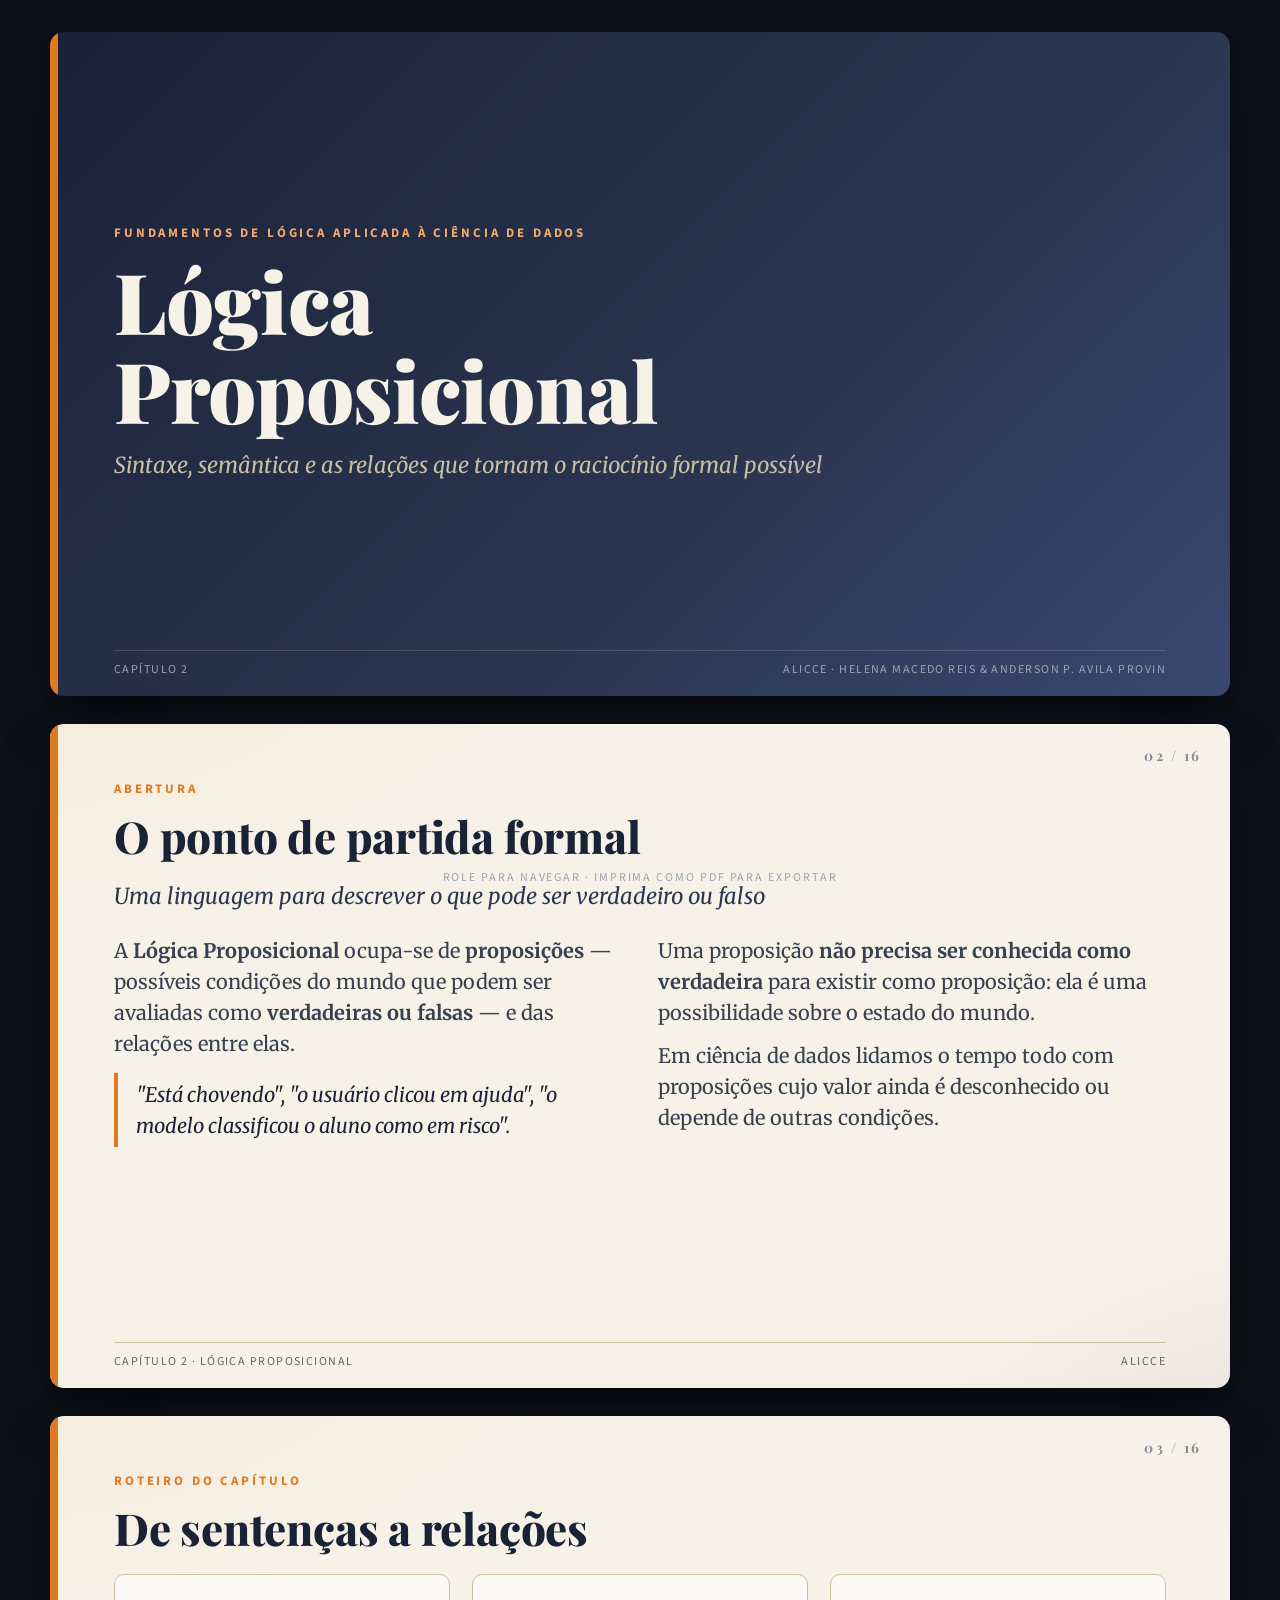
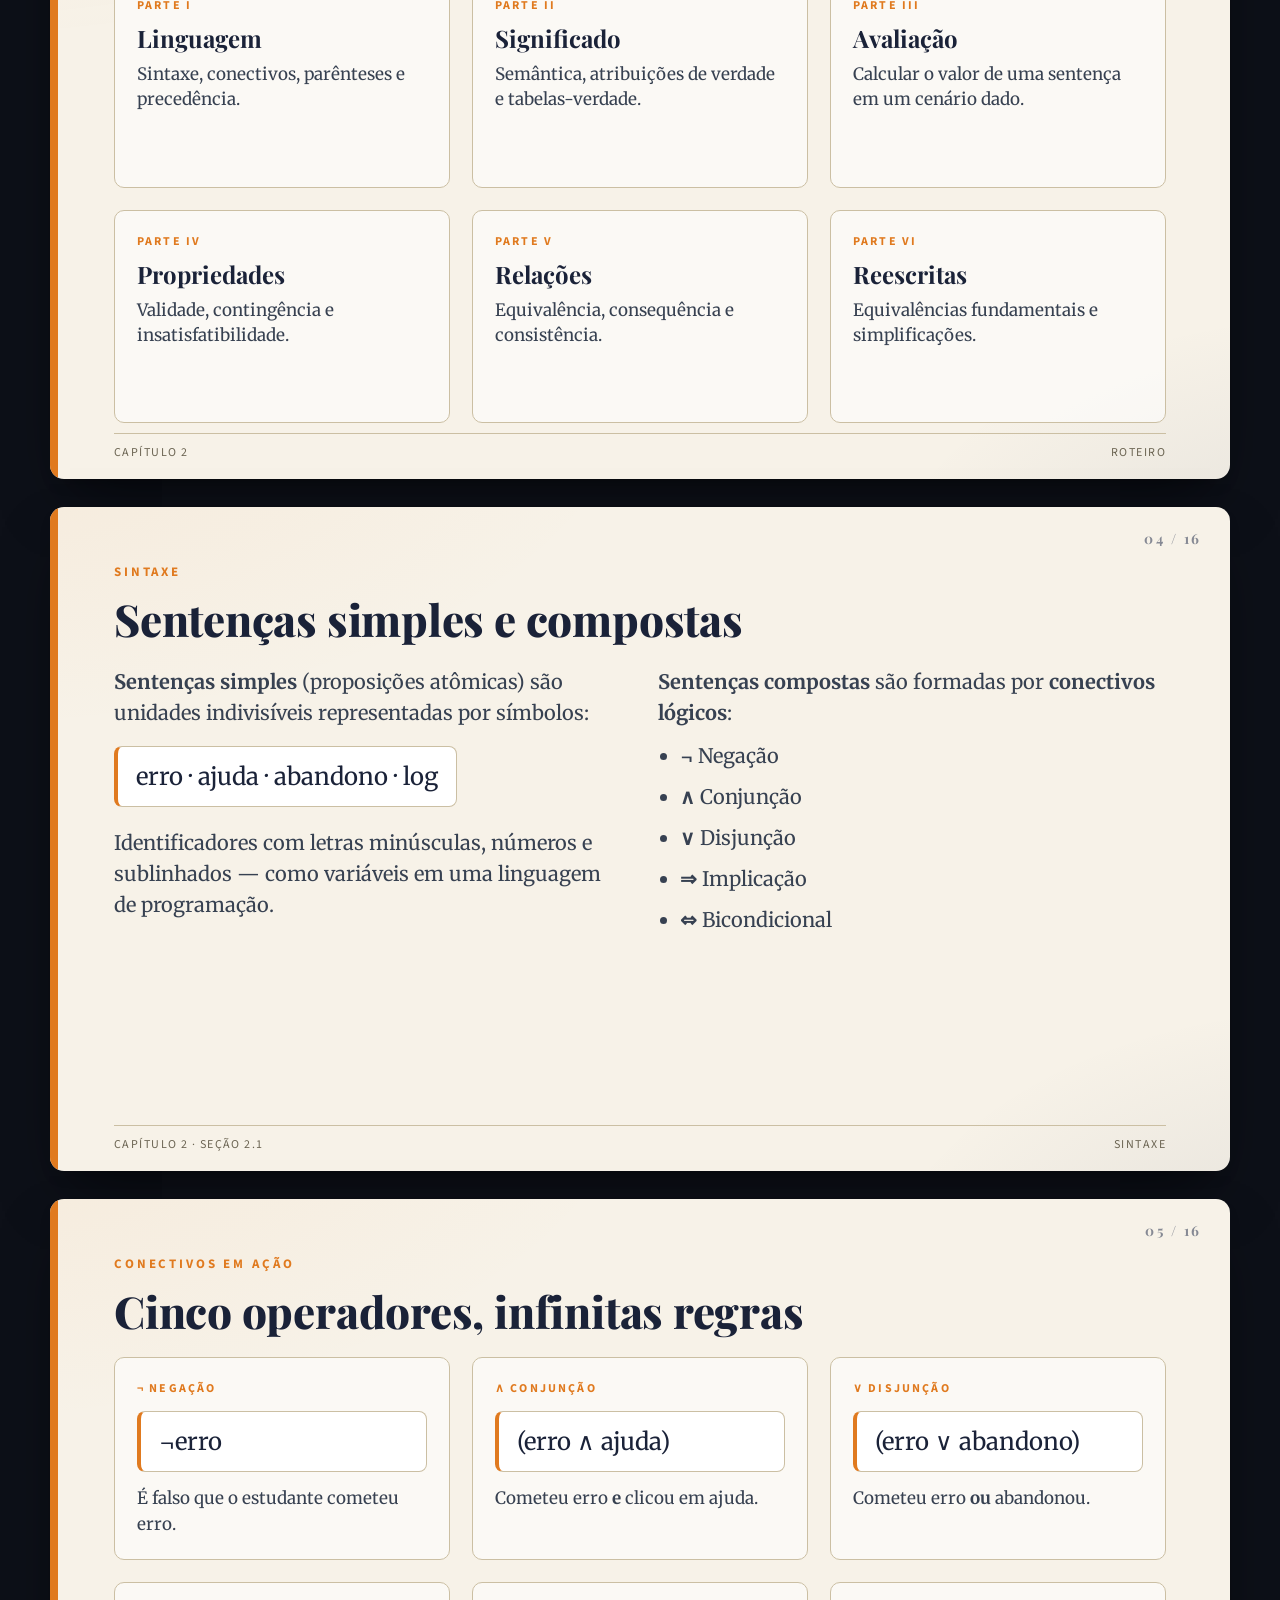
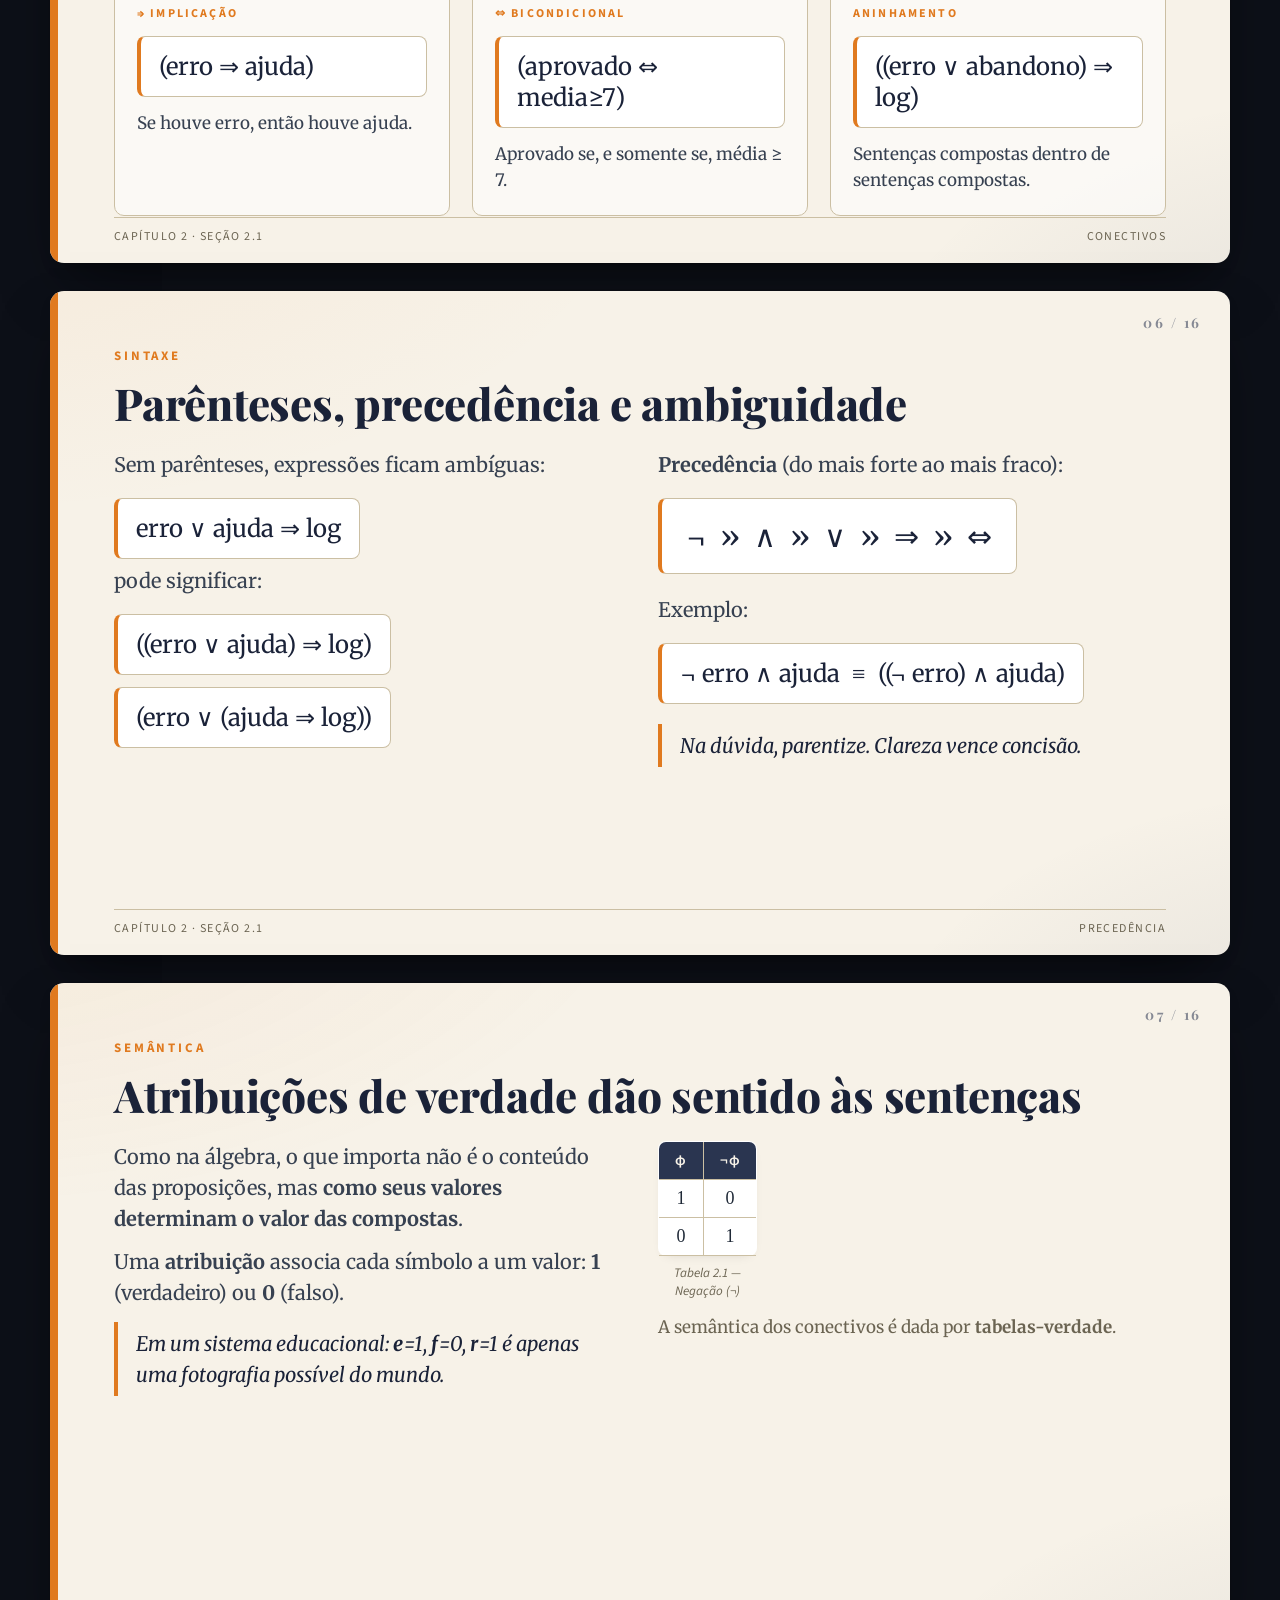
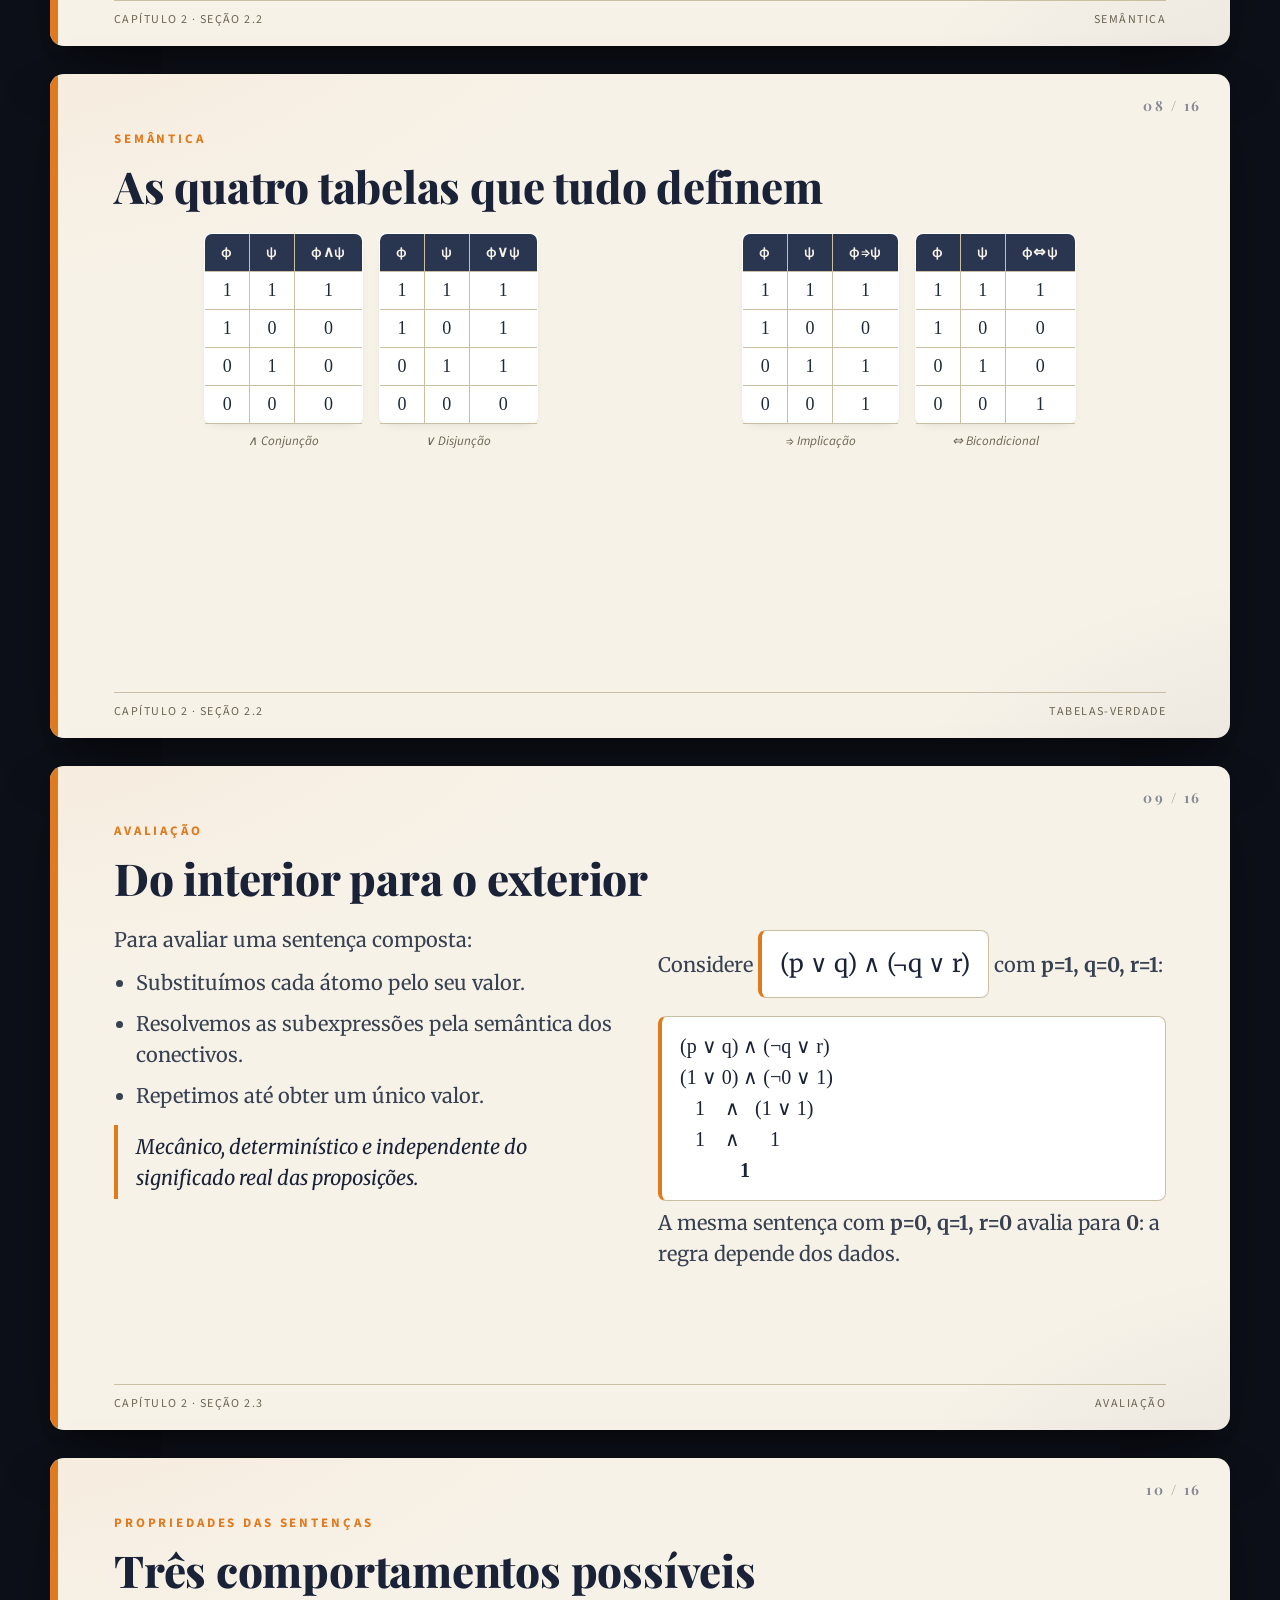
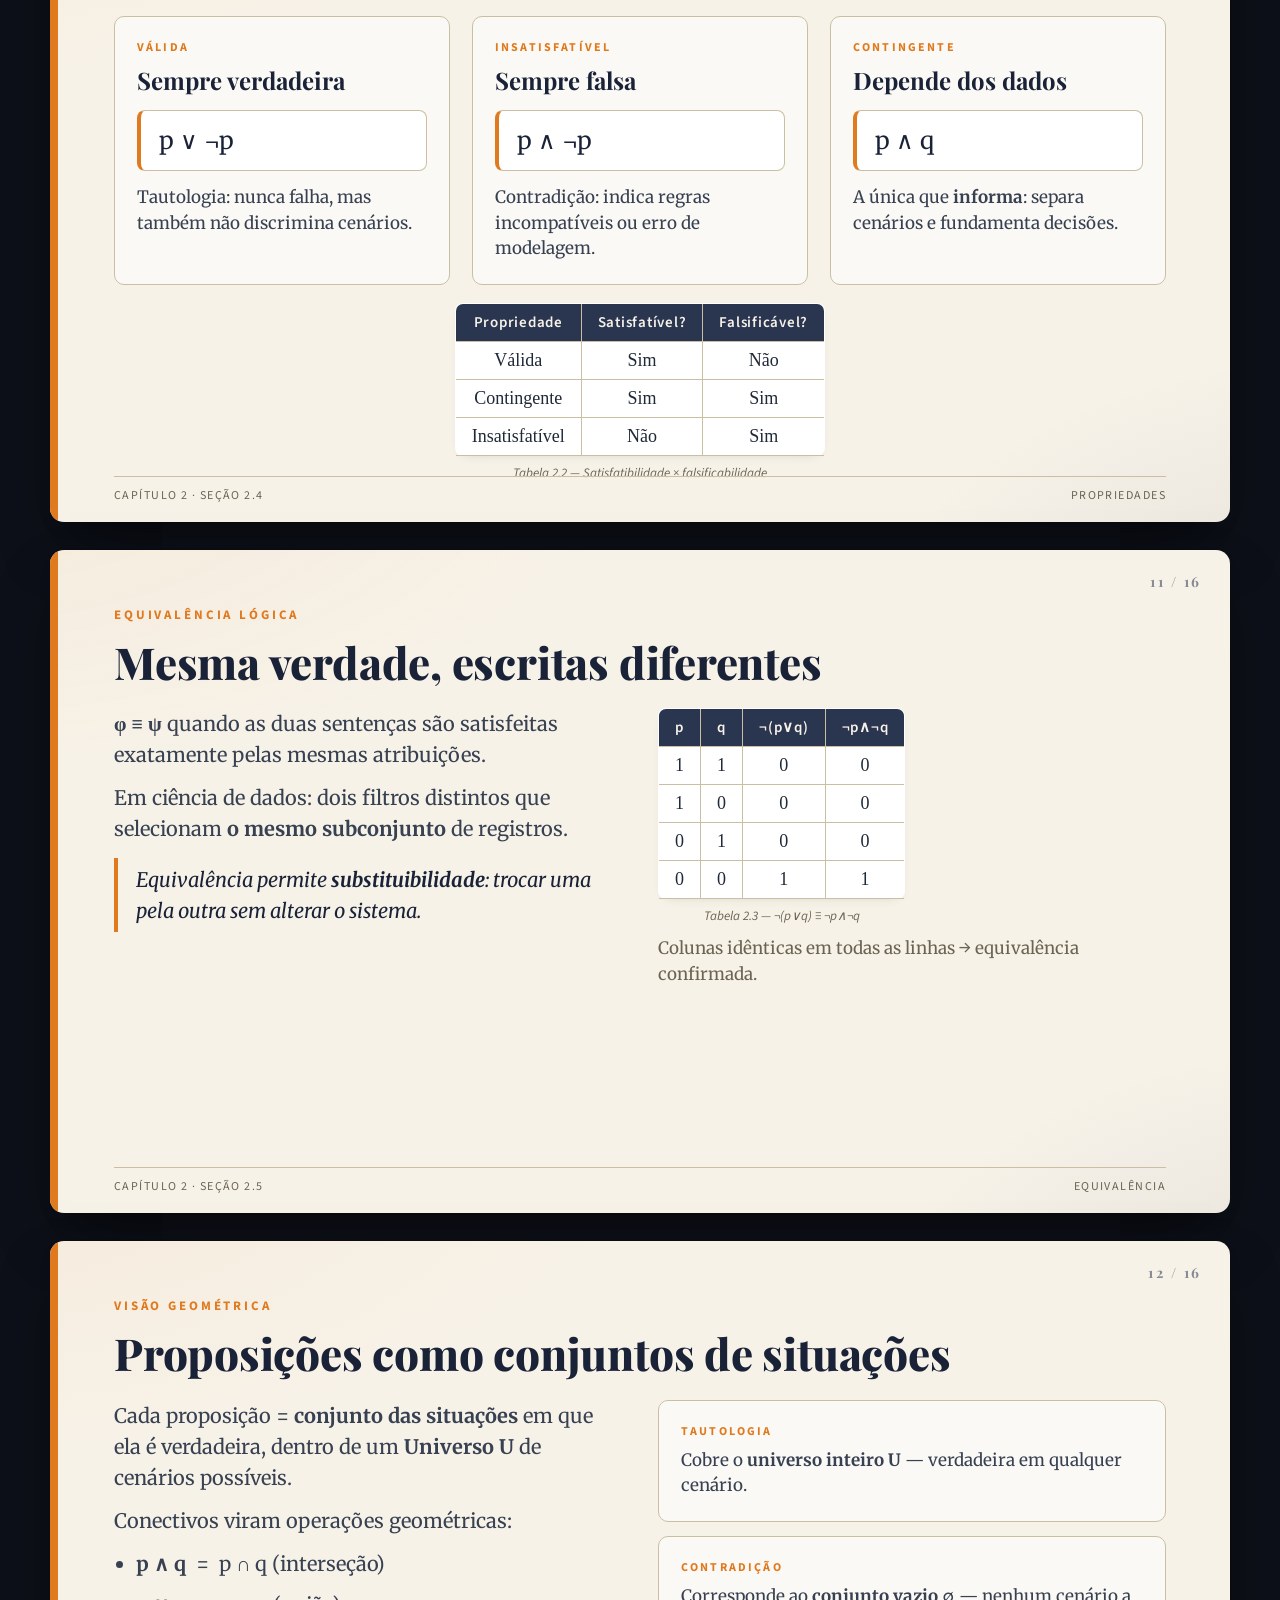
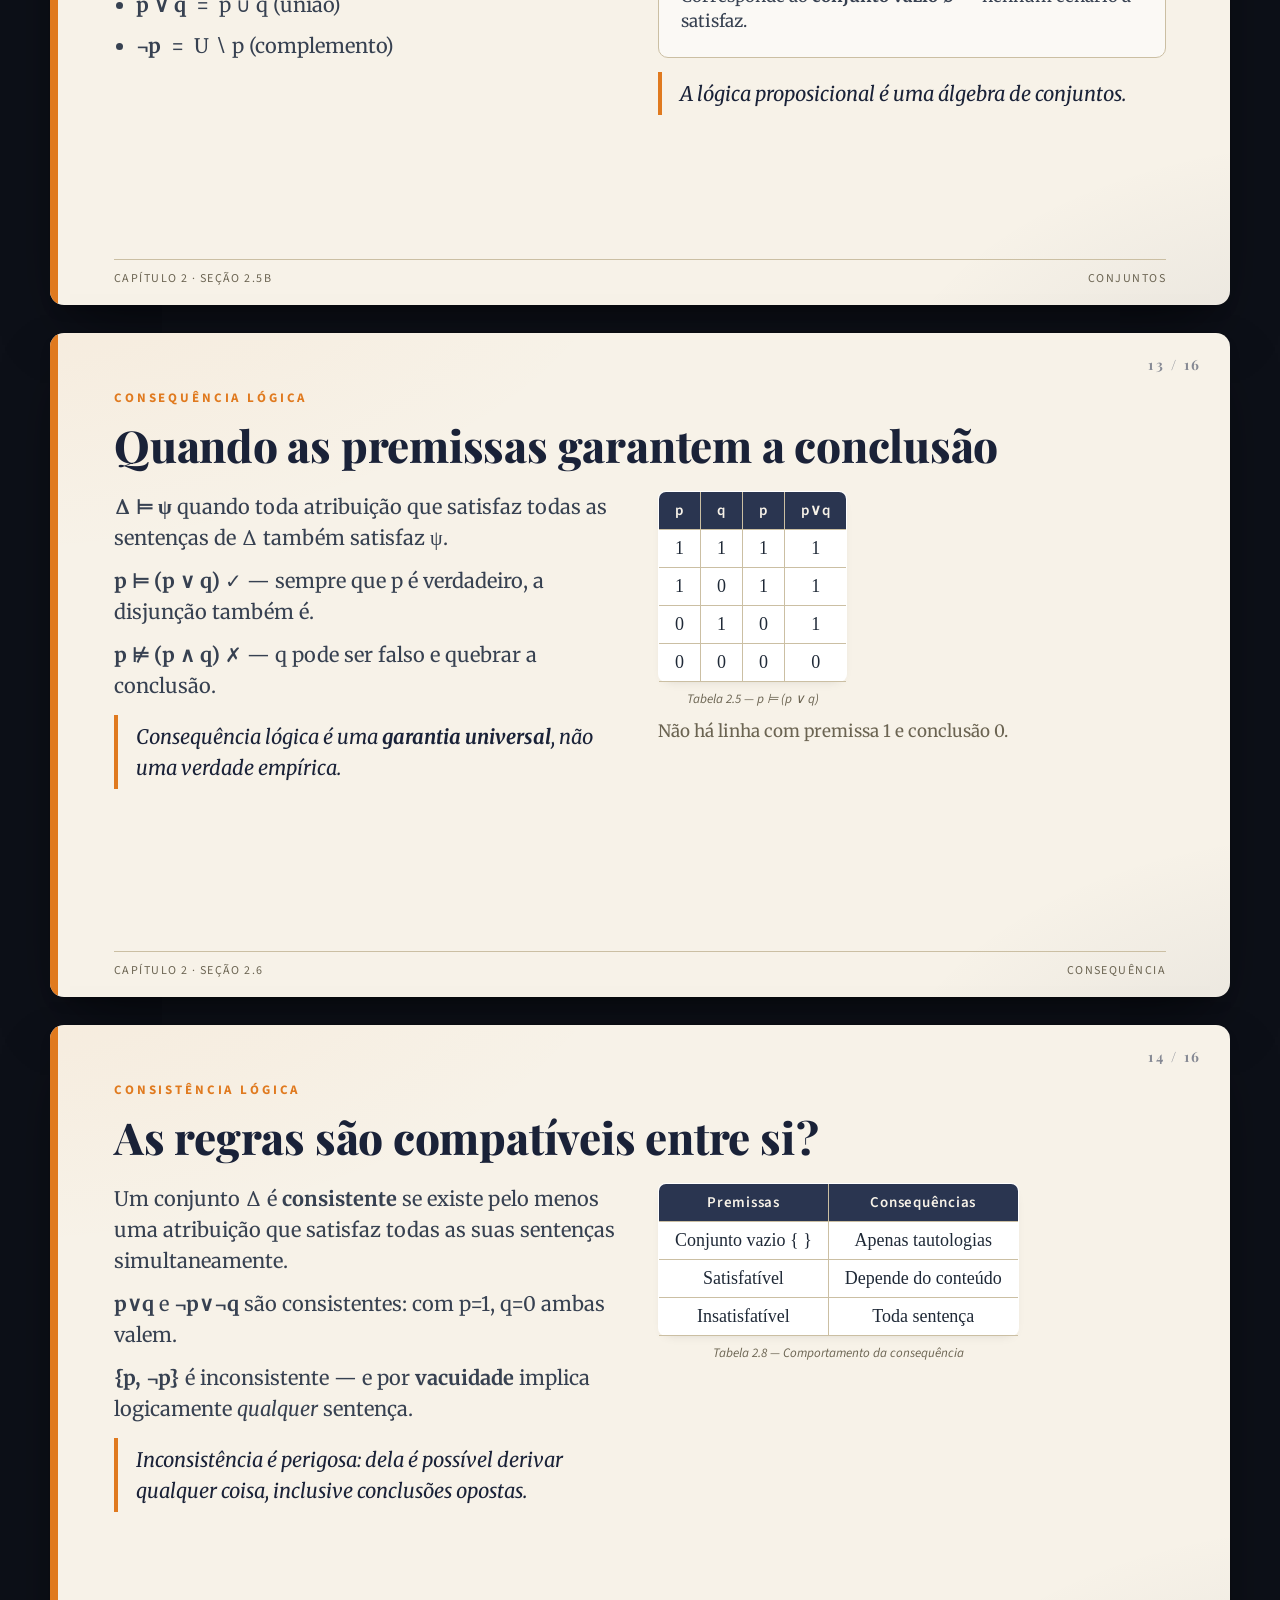
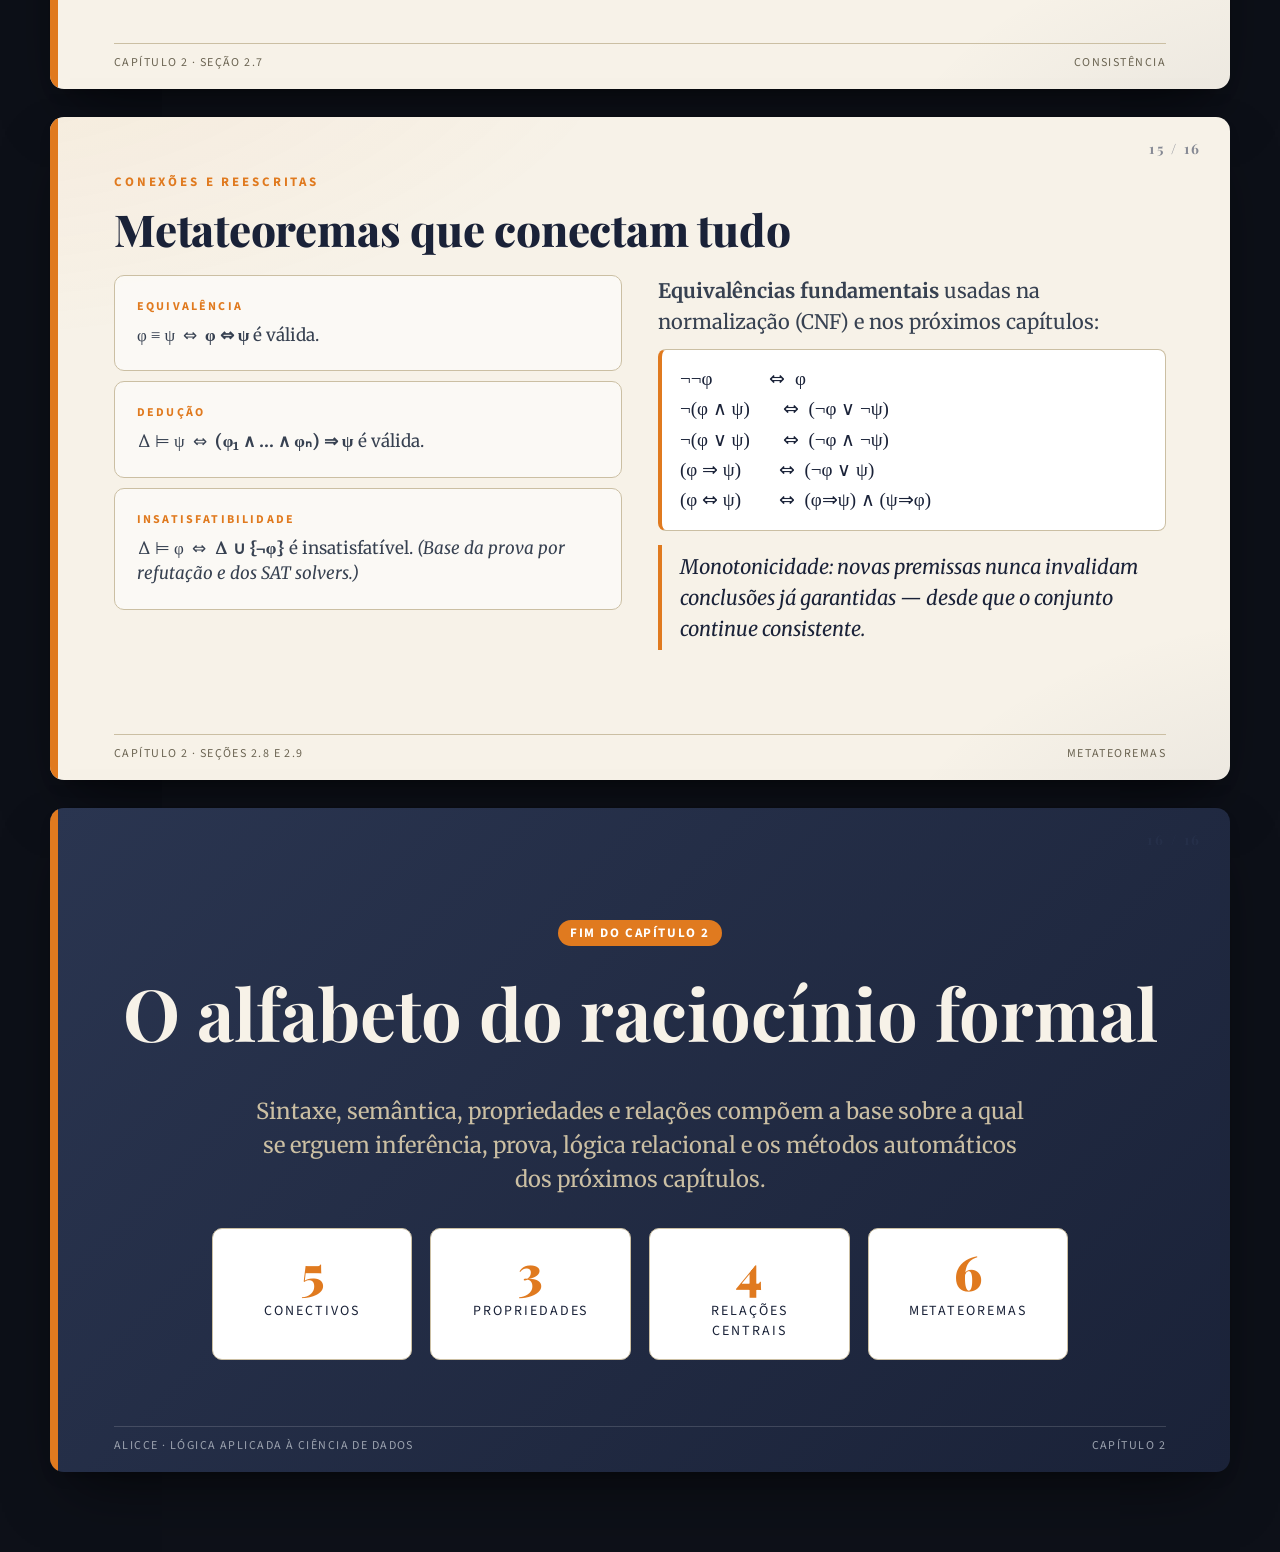
==== public/cap2_slides.html @ 9b28a94b "Changes Co-authored-by: helenamcd <4805089+helenamcd@users.noreply.github.com>" ====
<!doctype html>
<html lang="pt-BR">
<head>
<meta charset="utf-8"/>
<title>Capítulo 2 — Lógica Proposicional · Slides</title>
<meta name="viewport" content="width=device-width, initial-scale=1"/>
<link href="https://fonts.googleapis.com/css2?family=Merriweather:wght@400;700&family=Playfair+Display:wght@700;900&family=Source+Sans+3:wght@300;400;600;700&display=swap" rel="stylesheet">
<style>
  :root{
    --paper:#f7f2e8;
    --paper-2:#efe7d4;
    --ink:#1f2937;
    --ink-soft:#374151;
    --navy:#2a3550;
    --navy-deep:#1a2238;
    --accent:#e07a1f;
    --accent-soft:#f3a96b;
    --rule:#cbbfa3;
    --muted:#6b6452;
  }
  *{box-sizing:border-box}
  html,body{margin:0;padding:0;background:#0d1018;color:var(--ink);font-family:'Source Sans 3',system-ui,sans-serif}
  .deck{display:flex;flex-direction:column;align-items:center;gap:28px;padding:32px 16px 80px}
  .slide{
    width:min(1180px,96vw);
    aspect-ratio:16/9;
    background:var(--paper);
    border-radius:14px;
    box-shadow:0 30px 60px -20px rgba(0,0,0,.55), 0 8px 18px -10px rgba(0,0,0,.4);
    position:relative;
    overflow:hidden;
    padding:56px 64px;
    display:flex;
    flex-direction:column;
    background-image:
      radial-gradient(1200px 600px at -10% -20%, rgba(224,122,31,.08), transparent 60%),
      radial-gradient(800px 500px at 110% 120%, rgba(42,53,80,.10), transparent 60%);
  }
  .slide::before{
    content:"";position:absolute;left:0;top:0;bottom:0;width:8px;background:var(--accent);
  }
  .slide::after{
    content:"";position:absolute;right:24px;bottom:18px;font-family:'Merriweather',serif;
    color:var(--muted);font-size:13px;letter-spacing:.08em;
  }
  .slide .num{
    position:absolute;right:28px;top:22px;font-family:'Playfair Display',serif;
    color:var(--navy);opacity:.55;font-weight:700;font-size:14px;letter-spacing:.18em
  }
  .slide .foot{
    position:absolute;left:64px;right:64px;bottom:18px;display:flex;justify-content:space-between;
    font-family:'Source Sans 3';color:var(--muted);font-size:12px;letter-spacing:.12em;text-transform:uppercase;
    border-top:1px solid var(--rule);padding-top:10px;
  }
  .eyebrow{
    font-family:'Source Sans 3';color:var(--accent);font-weight:700;font-size:13px;
    letter-spacing:.22em;text-transform:uppercase;margin-bottom:14px;
  }
  h1.title{
    font-family:'Playfair Display',serif;color:var(--navy-deep);
    font-size:64px;line-height:1.05;margin:0 0 18px;font-weight:900;letter-spacing:-.01em
  }
  h2.title{
    font-family:'Playfair Display',serif;color:var(--navy-deep);
    font-size:44px;line-height:1.1;margin:0 0 22px;font-weight:800;letter-spacing:-.005em
  }
  h3.sub{
    font-family:'Merriweather',serif;color:var(--navy);
    font-size:22px;line-height:1.3;margin:0 0 24px;font-weight:400;font-style:italic
  }
  p, li{font-family:'Merriweather',serif;color:var(--ink-soft);font-size:20px;line-height:1.55;margin:0 0 12px}
  ul{padding-left:22px;margin:0 0 14px}
  li{margin-bottom:10px}
  .lead{font-size:24px;line-height:1.5;color:var(--ink)}
  .grid-2{display:grid;grid-template-columns:1fr 1fr;gap:36px;flex:1;align-items:start}
  .grid-3{display:grid;grid-template-columns:repeat(3,1fr);gap:22px;flex:1;align-items:stretch}
  .card{
    background:rgba(255,255,255,.6);border:1px solid var(--rule);border-radius:10px;
    padding:22px 22px;display:flex;flex-direction:column;gap:8px
  }
  .card .tag{font-family:'Source Sans 3';font-weight:700;color:var(--accent);
    text-transform:uppercase;letter-spacing:.18em;font-size:12px}
  .card h4{font-family:'Playfair Display',serif;color:var(--navy-deep);
    font-size:24px;margin:0;font-weight:700}
  .card p{font-size:17px;margin:0;line-height:1.5}
  .formula{
    font-family:'Cambria','Merriweather',serif;font-size:24px;color:var(--navy-deep);
    background:#fff;border:1px solid var(--rule);border-left:4px solid var(--accent);
    padding:14px 18px;border-radius:8px;display:inline-block;margin:6px 0
  }
  .formula.lg{font-size:30px;padding:18px 24px}
  table.tt{
    border-collapse:collapse;font-family:'Cambria',serif;font-size:18px;
    background:#fff;border:1px solid var(--rule);border-radius:8px;overflow:hidden;
    box-shadow:0 4px 12px -8px rgba(0,0,0,.2)
  }
  table.tt th,table.tt td{
    border:1px solid var(--rule);padding:8px 16px;text-align:center;color:var(--ink)
  }
  table.tt th{background:var(--navy);color:#f7f2e8;font-family:'Source Sans 3';
    font-weight:600;letter-spacing:.05em;font-size:15px}
  table.tt caption{caption-side:bottom;font-family:'Source Sans 3';color:var(--muted);
    font-size:13px;padding-top:8px;font-style:italic}
  .pill{display:inline-block;padding:4px 12px;border-radius:999px;background:var(--accent);
    color:#fff;font-family:'Source Sans 3';font-weight:700;font-size:13px;letter-spacing:.12em;text-transform:uppercase}
  .pill.navy{background:var(--navy)}
  .quote{
    border-left:4px solid var(--accent);padding:6px 0 6px 18px;margin:14px 0;
    font-family:'Merriweather',serif;font-style:italic;color:var(--navy-deep);font-size:20px
  }
  .cover{
    background:linear-gradient(135deg,#1a2238 0%,#2a3550 60%,#3a4870 100%);
    color:#f7f2e8;justify-content:center;
  }
  .cover::before{background:var(--accent)}
  .cover .eyebrow{color:var(--accent-soft)}
  .cover h1.title{color:#f7f2e8;font-size:84px}
  .cover h3.sub{color:#cbbfa3}
  .cover .foot{color:#9ca3af;border-top-color:rgba(255,255,255,.15)}
  .closing{background:linear-gradient(135deg,#2a3550 0%,#1a2238 100%);color:#f7f2e8;justify-content:center;text-align:center;align-items:center}
  .closing::before{background:var(--accent)}
  .closing h1{font-family:'Playfair Display',serif;font-size:72px;color:#f7f2e8;margin:0 0 16px}
  .closing p{color:#cbbfa3;font-size:22px;max-width:780px;margin:0 auto}
  .closing .foot{color:#9ca3af;border-top-color:rgba(255,255,255,.15)}
  .two-col-text{column-count:2;column-gap:36px}
  .two-col-text p{margin-bottom:14px;break-inside:avoid}
  .nav-hint{position:fixed;bottom:14px;left:50%;transform:translateX(-50%);color:#9ca3af;
    font-family:'Source Sans 3';font-size:12px;letter-spacing:.16em;text-transform:uppercase}
  .row{display:flex;gap:18px;flex-wrap:wrap}
  .stat{
    background:#fff;border:1px solid var(--rule);border-radius:10px;padding:18px 22px;flex:1;min-width:200px;
  }
  .stat .big{font-family:'Playfair Display',serif;color:var(--accent);font-size:48px;font-weight:900;line-height:1}
  .stat .lbl{font-family:'Source Sans 3';color:var(--navy-deep);font-size:14px;letter-spacing:.14em;text-transform:uppercase;margin-top:6px}
  .center-block{display:flex;align-items:center;justify-content:center;flex:1;flex-direction:column;gap:18px;text-align:center}
  @media print{
    html,body{background:#fff}
    .deck{gap:0;padding:0}
    .slide{margin:0;border-radius:0;box-shadow:none;page-break-after:always;width:100%;height:100vh;aspect-ratio:auto}
    .nav-hint{display:none}
  }
</style>
</head>
<body>
<div class="deck">

<!-- 1. COVER -->
<section class="slide cover">
  <div class="num">CAP. 02 · 01/16</div>
  <div class="eyebrow">Fundamentos de Lógica Aplicada à Ciência de Dados</div>
  <h1 class="title">Lógica<br/>Proposicional</h1>
  <h3 class="sub">Sintaxe, semântica e as relações que tornam o raciocínio formal possível</h3>
  <div class="foot"><span>Capítulo 2</span><span>ALICCE · Helena Macedo Reis &amp; Anderson P. Avila Provin</span></div>
</section>

<!-- 2. ABERTURA -->
<section class="slide">
  <div class="num">02 / 16</div>
  <div class="eyebrow">Abertura</div>
  <h2 class="title">O ponto de partida formal</h2>
  <h3 class="sub">Uma linguagem para descrever o que pode ser verdadeiro ou falso</h3>
  <div class="grid-2">
    <div>
      <p>A <b>Lógica Proposicional</b> ocupa-se de <b>proposições</b> — possíveis condições do mundo que podem ser avaliadas como <b>verdadeiras ou falsas</b> — e das relações entre elas.</p>
      <p class="quote">"Está chovendo", "o usuário clicou em ajuda", "o modelo classificou o aluno como em risco".</p>
    </div>
    <div>
      <p>Uma proposição <b>não precisa ser conhecida como verdadeira</b> para existir como proposição: ela é uma possibilidade sobre o estado do mundo.</p>
      <p>Em ciência de dados lidamos o tempo todo com proposições cujo valor ainda é desconhecido ou depende de outras condições.</p>
    </div>
  </div>
  <div class="foot"><span>Capítulo 2 · Lógica Proposicional</span><span>ALICCE</span></div>
</section>

<!-- 3. ROTEIRO -->
<section class="slide">
  <div class="num">03 / 16</div>
  <div class="eyebrow">Roteiro do capítulo</div>
  <h2 class="title">De sentenças a relações</h2>
  <div class="grid-3">
    <div class="card"><span class="tag">Parte I</span><h4>Linguagem</h4><p>Sintaxe, conectivos, parênteses e precedência.</p></div>
    <div class="card"><span class="tag">Parte II</span><h4>Significado</h4><p>Semântica, atribuições de verdade e tabelas-verdade.</p></div>
    <div class="card"><span class="tag">Parte III</span><h4>Avaliação</h4><p>Calcular o valor de uma sentença em um cenário dado.</p></div>
    <div class="card"><span class="tag">Parte IV</span><h4>Propriedades</h4><p>Validade, contingência e insatisfatibilidade.</p></div>
    <div class="card"><span class="tag">Parte V</span><h4>Relações</h4><p>Equivalência, consequência e consistência.</p></div>
    <div class="card"><span class="tag">Parte VI</span><h4>Reescritas</h4><p>Equivalências fundamentais e simplificações.</p></div>
  </div>
  <div class="foot"><span>Capítulo 2</span><span>Roteiro</span></div>
</section>

<!-- 4. SINTAXE -->
<section class="slide">
  <div class="num">04 / 16</div>
  <div class="eyebrow">Sintaxe</div>
  <h2 class="title">Sentenças simples e compostas</h2>
  <div class="grid-2">
    <div>
      <p><b>Sentenças simples</b> (proposições atômicas) são unidades indivisíveis representadas por símbolos:</p>
      <span class="formula">erro · ajuda · abandono · log</span>
      <p style="margin-top:14px">Identificadores com letras minúsculas, números e sublinhados — como variáveis em uma linguagem de programação.</p>
    </div>
    <div>
      <p><b>Sentenças compostas</b> são formadas por <b>conectivos lógicos</b>:</p>
      <ul>
        <li><b>¬</b> Negação</li>
        <li><b>∧</b> Conjunção</li>
        <li><b>∨</b> Disjunção</li>
        <li><b>⇒</b> Implicação</li>
        <li><b>⇔</b> Bicondicional</li>
      </ul>
    </div>
  </div>
  <div class="foot"><span>Capítulo 2 · Seção 2.1</span><span>Sintaxe</span></div>
</section>

<!-- 5. CONECTIVOS EM AÇÃO -->
<section class="slide">
  <div class="num">05 / 16</div>
  <div class="eyebrow">Conectivos em ação</div>
  <h2 class="title">Cinco operadores, infinitas regras</h2>
  <div class="grid-3">
    <div class="card"><span class="tag">¬ Negação</span><span class="formula">¬erro</span><p>É falso que o estudante cometeu erro.</p></div>
    <div class="card"><span class="tag">∧ Conjunção</span><span class="formula">(erro ∧ ajuda)</span><p>Cometeu erro <b>e</b> clicou em ajuda.</p></div>
    <div class="card"><span class="tag">∨ Disjunção</span><span class="formula">(erro ∨ abandono)</span><p>Cometeu erro <b>ou</b> abandonou.</p></div>
    <div class="card"><span class="tag">⇒ Implicação</span><span class="formula">(erro ⇒ ajuda)</span><p>Se houve erro, então houve ajuda.</p></div>
    <div class="card"><span class="tag">⇔ Bicondicional</span><span class="formula">(aprovado ⇔ media≥7)</span><p>Aprovado se, e somente se, média ≥ 7.</p></div>
    <div class="card"><span class="tag">Aninhamento</span><span class="formula">((erro ∨ abandono) ⇒ log)</span><p>Sentenças compostas dentro de sentenças compostas.</p></div>
  </div>
  <div class="foot"><span>Capítulo 2 · Seção 2.1</span><span>Conectivos</span></div>
</section>

<!-- 6. PARÊNTESES E PRECEDÊNCIA -->
<section class="slide">
  <div class="num">06 / 16</div>
  <div class="eyebrow">Sintaxe</div>
  <h2 class="title">Parênteses, precedência e ambiguidade</h2>
  <div class="grid-2">
    <div>
      <p>Sem parênteses, expressões ficam ambíguas:</p>
      <span class="formula">erro ∨ ajuda ⇒ log</span>
      <p>pode significar:</p>
      <span class="formula">((erro ∨ ajuda) ⇒ log)</span><br/>
      <span class="formula">(erro ∨ (ajuda ⇒ log))</span>
    </div>
    <div>
      <p><b>Precedência</b> (do mais forte ao mais fraco):</p>
      <span class="formula lg">¬ &nbsp;»&nbsp; ∧ &nbsp;»&nbsp; ∨ &nbsp;»&nbsp; ⇒ &nbsp;»&nbsp; ⇔</span>
      <p style="margin-top:14px">Exemplo:</p>
      <span class="formula">¬ erro ∧ ajuda &nbsp;≡&nbsp; ((¬ erro) ∧ ajuda)</span>
      <p class="quote">Na dúvida, parentize. Clareza vence concisão.</p>
    </div>
  </div>
  <div class="foot"><span>Capítulo 2 · Seção 2.1</span><span>Precedência</span></div>
</section>

<!-- 7. SEMÂNTICA -->
<section class="slide">
  <div class="num">07 / 16</div>
  <div class="eyebrow">Semântica</div>
  <h2 class="title">Atribuições de verdade dão sentido às sentenças</h2>
  <div class="grid-2">
    <div>
      <p>Como na álgebra, o que importa não é o conteúdo das proposições, mas <b>como seus valores determinam o valor das compostas</b>.</p>
      <p>Uma <b>atribuição</b> associa cada símbolo a um valor: <b>1</b> (verdadeiro) ou <b>0</b> (falso).</p>
      <p class="quote">Em um sistema educacional: <b>e</b>=1, <b>f</b>=0, <b>r</b>=1 é apenas uma fotografia possível do mundo.</p>
    </div>
    <div>
      <table class="tt">
        <caption>Tabela 2.1 — Negação (¬)</caption>
        <thead><tr><th>φ</th><th>¬φ</th></tr></thead>
        <tbody>
          <tr><td>1</td><td>0</td></tr>
          <tr><td>0</td><td>1</td></tr>
        </tbody>
      </table>
      <p style="margin-top:14px;font-size:17px;color:var(--muted)">A semântica dos conectivos é dada por <b>tabelas-verdade</b>.</p>
    </div>
  </div>
  <div class="foot"><span>Capítulo 2 · Seção 2.2</span><span>Semântica</span></div>
</section>

<!-- 8. TABELAS-VERDADE DOS CONECTIVOS BINÁRIOS -->
<section class="slide">
  <div class="num">08 / 16</div>
  <div class="eyebrow">Semântica</div>
  <h2 class="title">As quatro tabelas que tudo definem</h2>
  <div class="grid-2" style="gap:24px">
    <div class="row" style="gap:16px;justify-content:center">
      <table class="tt">
        <caption>∧ Conjunção</caption>
        <thead><tr><th>φ</th><th>ψ</th><th>φ∧ψ</th></tr></thead>
        <tbody>
          <tr><td>1</td><td>1</td><td>1</td></tr>
          <tr><td>1</td><td>0</td><td>0</td></tr>
          <tr><td>0</td><td>1</td><td>0</td></tr>
          <tr><td>0</td><td>0</td><td>0</td></tr>
        </tbody>
      </table>
      <table class="tt">
        <caption>∨ Disjunção</caption>
        <thead><tr><th>φ</th><th>ψ</th><th>φ∨ψ</th></tr></thead>
        <tbody>
          <tr><td>1</td><td>1</td><td>1</td></tr>
          <tr><td>1</td><td>0</td><td>1</td></tr>
          <tr><td>0</td><td>1</td><td>1</td></tr>
          <tr><td>0</td><td>0</td><td>0</td></tr>
        </tbody>
      </table>
    </div>
    <div class="row" style="gap:16px;justify-content:center">
      <table class="tt">
        <caption>⇒ Implicação</caption>
        <thead><tr><th>φ</th><th>ψ</th><th>φ⇒ψ</th></tr></thead>
        <tbody>
          <tr><td>1</td><td>1</td><td>1</td></tr>
          <tr><td>1</td><td>0</td><td>0</td></tr>
          <tr><td>0</td><td>1</td><td>1</td></tr>
          <tr><td>0</td><td>0</td><td>1</td></tr>
        </tbody>
      </table>
      <table class="tt">
        <caption>⇔ Bicondicional</caption>
        <thead><tr><th>φ</th><th>ψ</th><th>φ⇔ψ</th></tr></thead>
        <tbody>
          <tr><td>1</td><td>1</td><td>1</td></tr>
          <tr><td>1</td><td>0</td><td>0</td></tr>
          <tr><td>0</td><td>1</td><td>0</td></tr>
          <tr><td>0</td><td>0</td><td>1</td></tr>
        </tbody>
      </table>
    </div>
  </div>
  <div class="foot"><span>Capítulo 2 · Seção 2.2</span><span>Tabelas-verdade</span></div>
</section>

<!-- 9. AVALIAÇÃO -->
<section class="slide">
  <div class="num">09 / 16</div>
  <div class="eyebrow">Avaliação</div>
  <h2 class="title">Do interior para o exterior</h2>
  <div class="grid-2">
    <div>
      <p>Para avaliar uma sentença composta:</p>
      <ul>
        <li>Substituímos cada átomo pelo seu valor.</li>
        <li>Resolvemos as subexpressões pela semântica dos conectivos.</li>
        <li>Repetimos até obter um único valor.</li>
      </ul>
      <p class="quote">Mecânico, determinístico e independente do significado real das proposições.</p>
    </div>
    <div>
      <p>Considere <span class="formula">(p ∨ q) ∧ (¬q ∨ r)</span> com <b>p=1, q=0, r=1</b>:</p>
      <pre style="font-family:'Cambria',serif;font-size:20px;background:#fff;border:1px solid var(--rule);border-left:4px solid var(--accent);padding:14px 18px;border-radius:8px;color:var(--navy-deep);margin:6px 0;line-height:1.55">(p ∨ q) ∧ (¬q ∨ r)
(1 ∨ 0) ∧ (¬0 ∨ 1)
   1    ∧   (1 ∨ 1)
   1    ∧      1
            <b>1</b></pre>
      <p>A mesma sentença com <b>p=0, q=1, r=0</b> avalia para <b>0</b>: a regra depende dos dados.</p>
    </div>
  </div>
  <div class="foot"><span>Capítulo 2 · Seção 2.3</span><span>Avaliação</span></div>
</section>

<!-- 10. PROPRIEDADES LÓGICAS -->
<section class="slide">
  <div class="num">10 / 16</div>
  <div class="eyebrow">Propriedades das sentenças</div>
  <h2 class="title">Três comportamentos possíveis</h2>
  <div class="grid-3">
    <div class="card"><span class="tag">Válida</span><h4>Sempre verdadeira</h4>
      <span class="formula">p ∨ ¬p</span>
      <p>Tautologia: nunca falha, mas também não discrimina cenários.</p></div>
    <div class="card"><span class="tag">Insatisfatível</span><h4>Sempre falsa</h4>
      <span class="formula">p ∧ ¬p</span>
      <p>Contradição: indica regras incompatíveis ou erro de modelagem.</p></div>
    <div class="card"><span class="tag">Contingente</span><h4>Depende dos dados</h4>
      <span class="formula">p ∧ q</span>
      <p>A única que <b>informa</b>: separa cenários e fundamenta decisões.</p></div>
  </div>
  <table class="tt" style="margin-top:18px;align-self:center">
    <caption>Tabela 2.2 — Satisfatibilidade × falsificabilidade</caption>
    <thead><tr><th>Propriedade</th><th>Satisfatível?</th><th>Falsificável?</th></tr></thead>
    <tbody>
      <tr><td>Válida</td><td>Sim</td><td>Não</td></tr>
      <tr><td>Contingente</td><td>Sim</td><td>Sim</td></tr>
      <tr><td>Insatisfatível</td><td>Não</td><td>Sim</td></tr>
    </tbody>
  </table>
  <div class="foot"><span>Capítulo 2 · Seção 2.4</span><span>Propriedades</span></div>
</section>

<!-- 11. EQUIVALÊNCIA -->
<section class="slide">
  <div class="num">11 / 16</div>
  <div class="eyebrow">Equivalência lógica</div>
  <h2 class="title">Mesma verdade, escritas diferentes</h2>
  <div class="grid-2">
    <div>
      <p><b>φ ≡ ψ</b> quando as duas sentenças são satisfeitas exatamente pelas mesmas atribuições.</p>
      <p>Em ciência de dados: dois filtros distintos que selecionam <b>o mesmo subconjunto</b> de registros.</p>
      <p class="quote">Equivalência permite <b>substituibilidade</b>: trocar uma pela outra sem alterar o sistema.</p>
    </div>
    <div>
      <table class="tt">
        <caption>Tabela 2.3 — ¬(p∨q) ≡ ¬p∧¬q</caption>
        <thead><tr><th>p</th><th>q</th><th>¬(p∨q)</th><th>¬p∧¬q</th></tr></thead>
        <tbody>
          <tr><td>1</td><td>1</td><td>0</td><td>0</td></tr>
          <tr><td>1</td><td>0</td><td>0</td><td>0</td></tr>
          <tr><td>0</td><td>1</td><td>0</td><td>0</td></tr>
          <tr><td>0</td><td>0</td><td>1</td><td>1</td></tr>
        </tbody>
      </table>
      <p style="font-size:17px;color:var(--muted);margin-top:10px">Colunas idênticas em todas as linhas → equivalência confirmada.</p>
    </div>
  </div>
  <div class="foot"><span>Capítulo 2 · Seção 2.5</span><span>Equivalência</span></div>
</section>

<!-- 12. PROPOSIÇÕES COMO CONJUNTOS -->
<section class="slide">
  <div class="num">12 / 16</div>
  <div class="eyebrow">Visão geométrica</div>
  <h2 class="title">Proposições como conjuntos de situações</h2>
  <div class="grid-2">
    <div>
      <p>Cada proposição = <b>conjunto das situações</b> em que ela é verdadeira, dentro de um <b>Universo U</b> de cenários possíveis.</p>
      <p>Conectivos viram operações geométricas:</p>
      <ul>
        <li><b>p ∧ q</b> &nbsp;=&nbsp; p ∩ q (interseção)</li>
        <li><b>p ∨ q</b> &nbsp;=&nbsp; p ∪ q (união)</li>
        <li><b>¬p</b> &nbsp;=&nbsp; U ∖ p (complemento)</li>
      </ul>
    </div>
    <div>
      <div class="card"><span class="tag">Tautologia</span>
        <p>Cobre o <b>universo inteiro U</b> — verdadeira em qualquer cenário.</p></div>
      <div class="card" style="margin-top:14px"><span class="tag">Contradição</span>
        <p>Corresponde ao <b>conjunto vazio ∅</b> — nenhum cenário a satisfaz.</p></div>
      <p class="quote" style="margin-top:14px">A lógica proposicional é uma álgebra de conjuntos.</p>
    </div>
  </div>
  <div class="foot"><span>Capítulo 2 · Seção 2.5b</span><span>Conjuntos</span></div>
</section>

<!-- 13. CONSEQUÊNCIA LÓGICA -->
<section class="slide">
  <div class="num">13 / 16</div>
  <div class="eyebrow">Consequência lógica</div>
  <h2 class="title">Quando as premissas garantem a conclusão</h2>
  <div class="grid-2">
    <div>
      <p><b>Δ ⊨ ψ</b> quando toda atribuição que satisfaz todas as sentenças de Δ também satisfaz ψ.</p>
      <p><b>p ⊨ (p ∨ q)</b> ✓ — sempre que p é verdadeiro, a disjunção também é.</p>
      <p><b>p ⊭ (p ∧ q)</b> ✗ — q pode ser falso e quebrar a conclusão.</p>
      <p class="quote">Consequência lógica é uma <b>garantia universal</b>, não uma verdade empírica.</p>
    </div>
    <div>
      <table class="tt">
        <caption>Tabela 2.5 — p ⊨ (p ∨ q)</caption>
        <thead><tr><th>p</th><th>q</th><th>p</th><th>p∨q</th></tr></thead>
        <tbody>
          <tr><td>1</td><td>1</td><td>1</td><td>1</td></tr>
          <tr><td>1</td><td>0</td><td>1</td><td>1</td></tr>
          <tr><td>0</td><td>1</td><td>0</td><td>1</td></tr>
          <tr><td>0</td><td>0</td><td>0</td><td>0</td></tr>
        </tbody>
      </table>
      <p style="font-size:17px;color:var(--muted);margin-top:10px">Não há linha com premissa 1 e conclusão 0.</p>
    </div>
  </div>
  <div class="foot"><span>Capítulo 2 · Seção 2.6</span><span>Consequência</span></div>
</section>

<!-- 14. CONSISTÊNCIA -->
<section class="slide">
  <div class="num">14 / 16</div>
  <div class="eyebrow">Consistência lógica</div>
  <h2 class="title">As regras são compatíveis entre si?</h2>
  <div class="grid-2">
    <div>
      <p>Um conjunto Δ é <b>consistente</b> se existe pelo menos uma atribuição que satisfaz todas as suas sentenças simultaneamente.</p>
      <p><b>p∨q</b> e <b>¬p∨¬q</b> são consistentes: com p=1, q=0 ambas valem.</p>
      <p><b>{p, ¬p}</b> é inconsistente — e por <b>vacuidade</b> implica logicamente <i>qualquer</i> sentença.</p>
      <p class="quote">Inconsistência é perigosa: dela é possível derivar qualquer coisa, inclusive conclusões opostas.</p>
    </div>
    <div>
      <table class="tt">
        <caption>Tabela 2.8 — Comportamento da consequência</caption>
        <thead><tr><th>Premissas</th><th>Consequências</th></tr></thead>
        <tbody>
          <tr><td>Conjunto vazio { }</td><td>Apenas tautologias</td></tr>
          <tr><td>Satisfatível</td><td>Depende do conteúdo</td></tr>
          <tr><td>Insatisfatível</td><td>Toda sentença</td></tr>
        </tbody>
      </table>
    </div>
  </div>
  <div class="foot"><span>Capítulo 2 · Seção 2.7</span><span>Consistência</span></div>
</section>

<!-- 15. METATEOREMAS E REESCRITAS -->
<section class="slide">
  <div class="num">15 / 16</div>
  <div class="eyebrow">Conexões e reescritas</div>
  <h2 class="title">Metateoremas que conectam tudo</h2>
  <div class="grid-2">
    <div>
      <div class="card"><span class="tag">Equivalência</span><p>φ ≡ ψ &nbsp;⇔&nbsp; <b>φ ⇔ ψ</b> é válida.</p></div>
      <div class="card" style="margin-top:10px"><span class="tag">Dedução</span><p>Δ ⊨ ψ &nbsp;⇔&nbsp; <b>(φ₁ ∧ … ∧ φₙ) ⇒ ψ</b> é válida.</p></div>
      <div class="card" style="margin-top:10px"><span class="tag">Insatisfatibilidade</span><p>Δ ⊨ φ &nbsp;⇔&nbsp; <b>Δ ∪ {¬φ}</b> é insatisfatível. <i>(Base da prova por refutação e dos SAT solvers.)</i></p></div>
    </div>
    <div>
      <p><b>Equivalências fundamentais</b> usadas na normalização (CNF) e nos próximos capítulos:</p>
      <pre style="font-family:'Cambria',serif;font-size:19px;background:#fff;border:1px solid var(--rule);border-left:4px solid var(--accent);padding:14px 18px;border-radius:8px;color:var(--navy-deep);line-height:1.6;margin:6px 0">¬¬φ            ⇔  φ
¬(φ ∧ ψ)       ⇔  (¬φ ∨ ¬ψ)
¬(φ ∨ ψ)       ⇔  (¬φ ∧ ¬ψ)
(φ ⇒ ψ)        ⇔  (¬φ ∨ ψ)
(φ ⇔ ψ)        ⇔  (φ⇒ψ) ∧ (ψ⇒φ)</pre>
      <p class="quote">Monotonicidade: novas premissas nunca invalidam conclusões já garantidas — desde que o conjunto continue consistente.</p>
    </div>
  </div>
  <div class="foot"><span>Capítulo 2 · Seções 2.8 e 2.9</span><span>Metateoremas</span></div>
</section>

<!-- 16. FECHAMENTO -->
<section class="slide closing">
  <div class="num">16 / 16</div>
  <div class="center-block">
    <span class="pill">Fim do Capítulo 2</span>
    <h1>O alfabeto do raciocínio formal</h1>
    <p>Sintaxe, semântica, propriedades e relações compõem a base sobre a qual se erguem inferência, prova, lógica relacional e os métodos automáticos dos próximos capítulos.</p>
    <div class="row" style="margin-top:14px;justify-content:center">
      <div class="stat"><div class="big">5</div><div class="lbl">Conectivos</div></div>
      <div class="stat"><div class="big">3</div><div class="lbl">Propriedades</div></div>
      <div class="stat"><div class="big">4</div><div class="lbl">Relações centrais</div></div>
      <div class="stat"><div class="big">6</div><div class="lbl">Metateoremas</div></div>
    </div>
  </div>
  <div class="foot"><span>ALICCE · Lógica Aplicada à Ciência de Dados</span><span>Capítulo 2</span></div>
</section>

</div>
<div class="nav-hint">Role para navegar · Imprima como PDF para exportar</div>
</body>
</html>
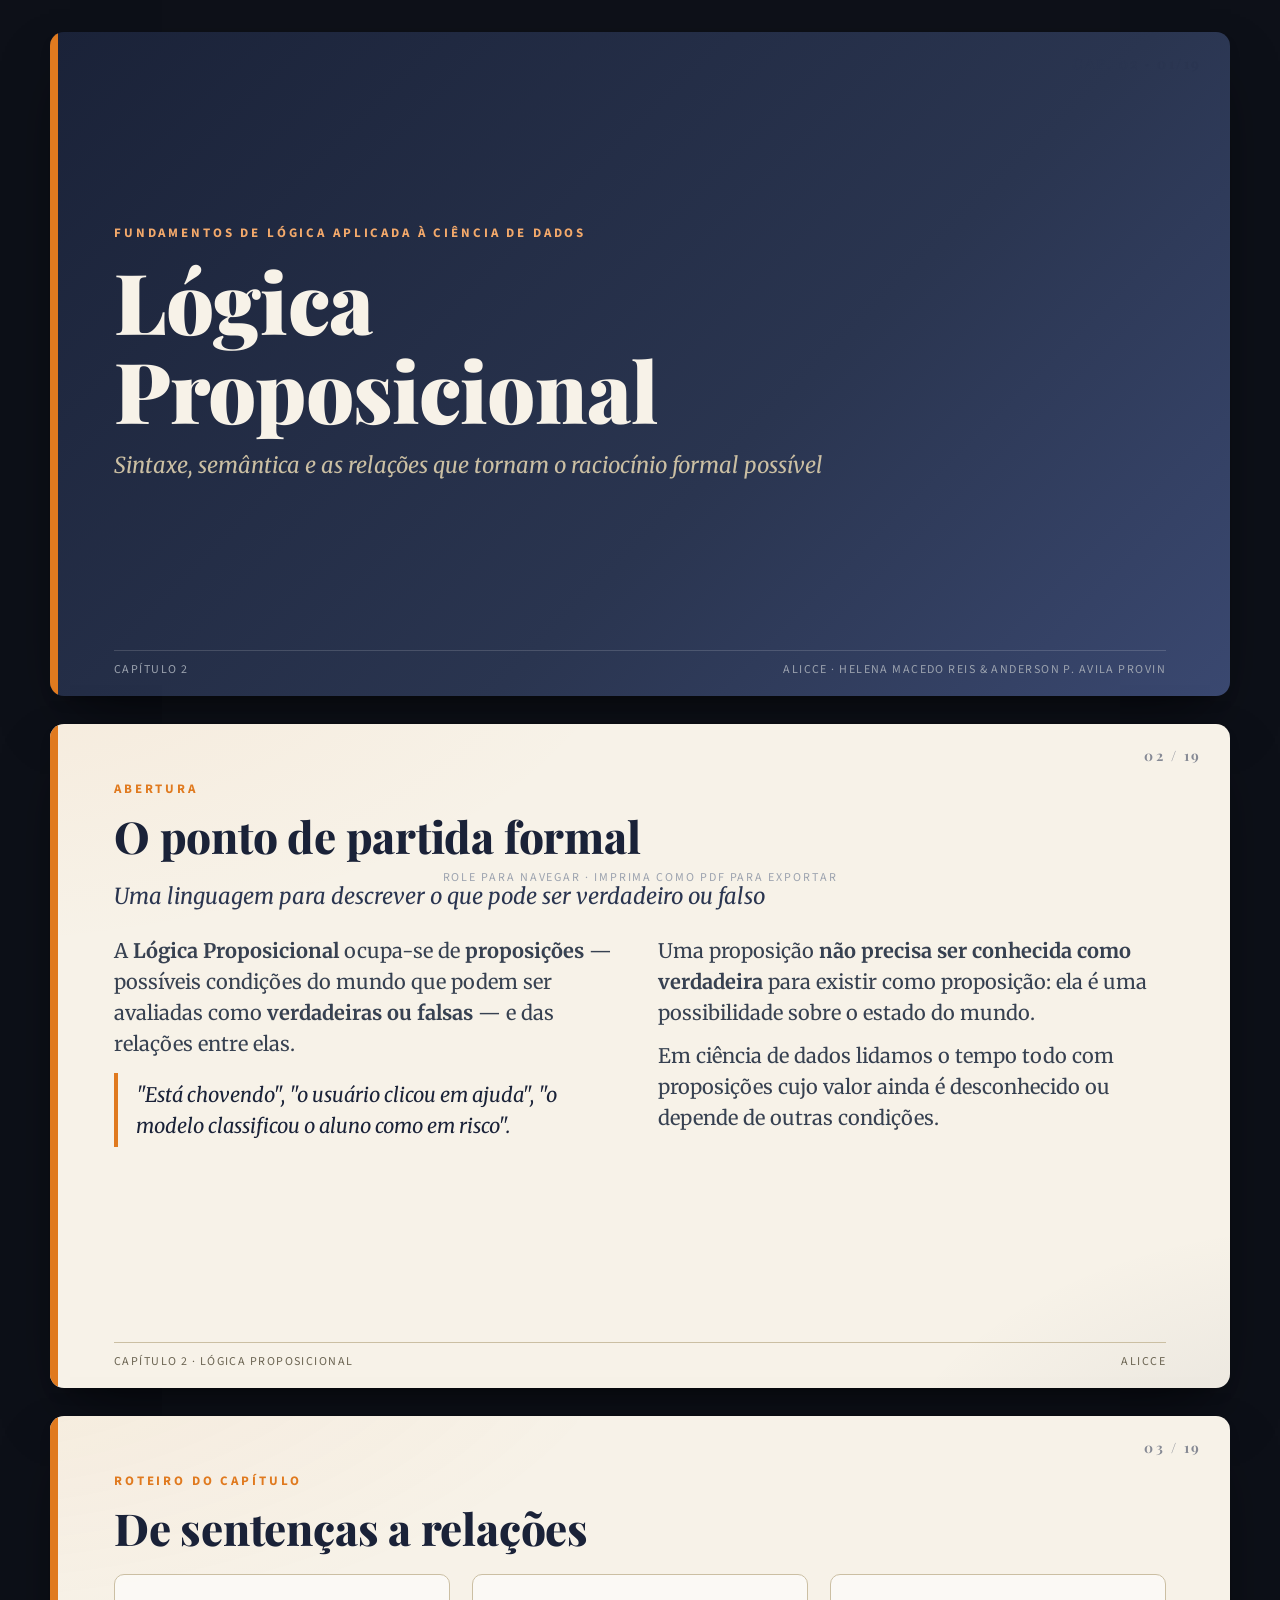
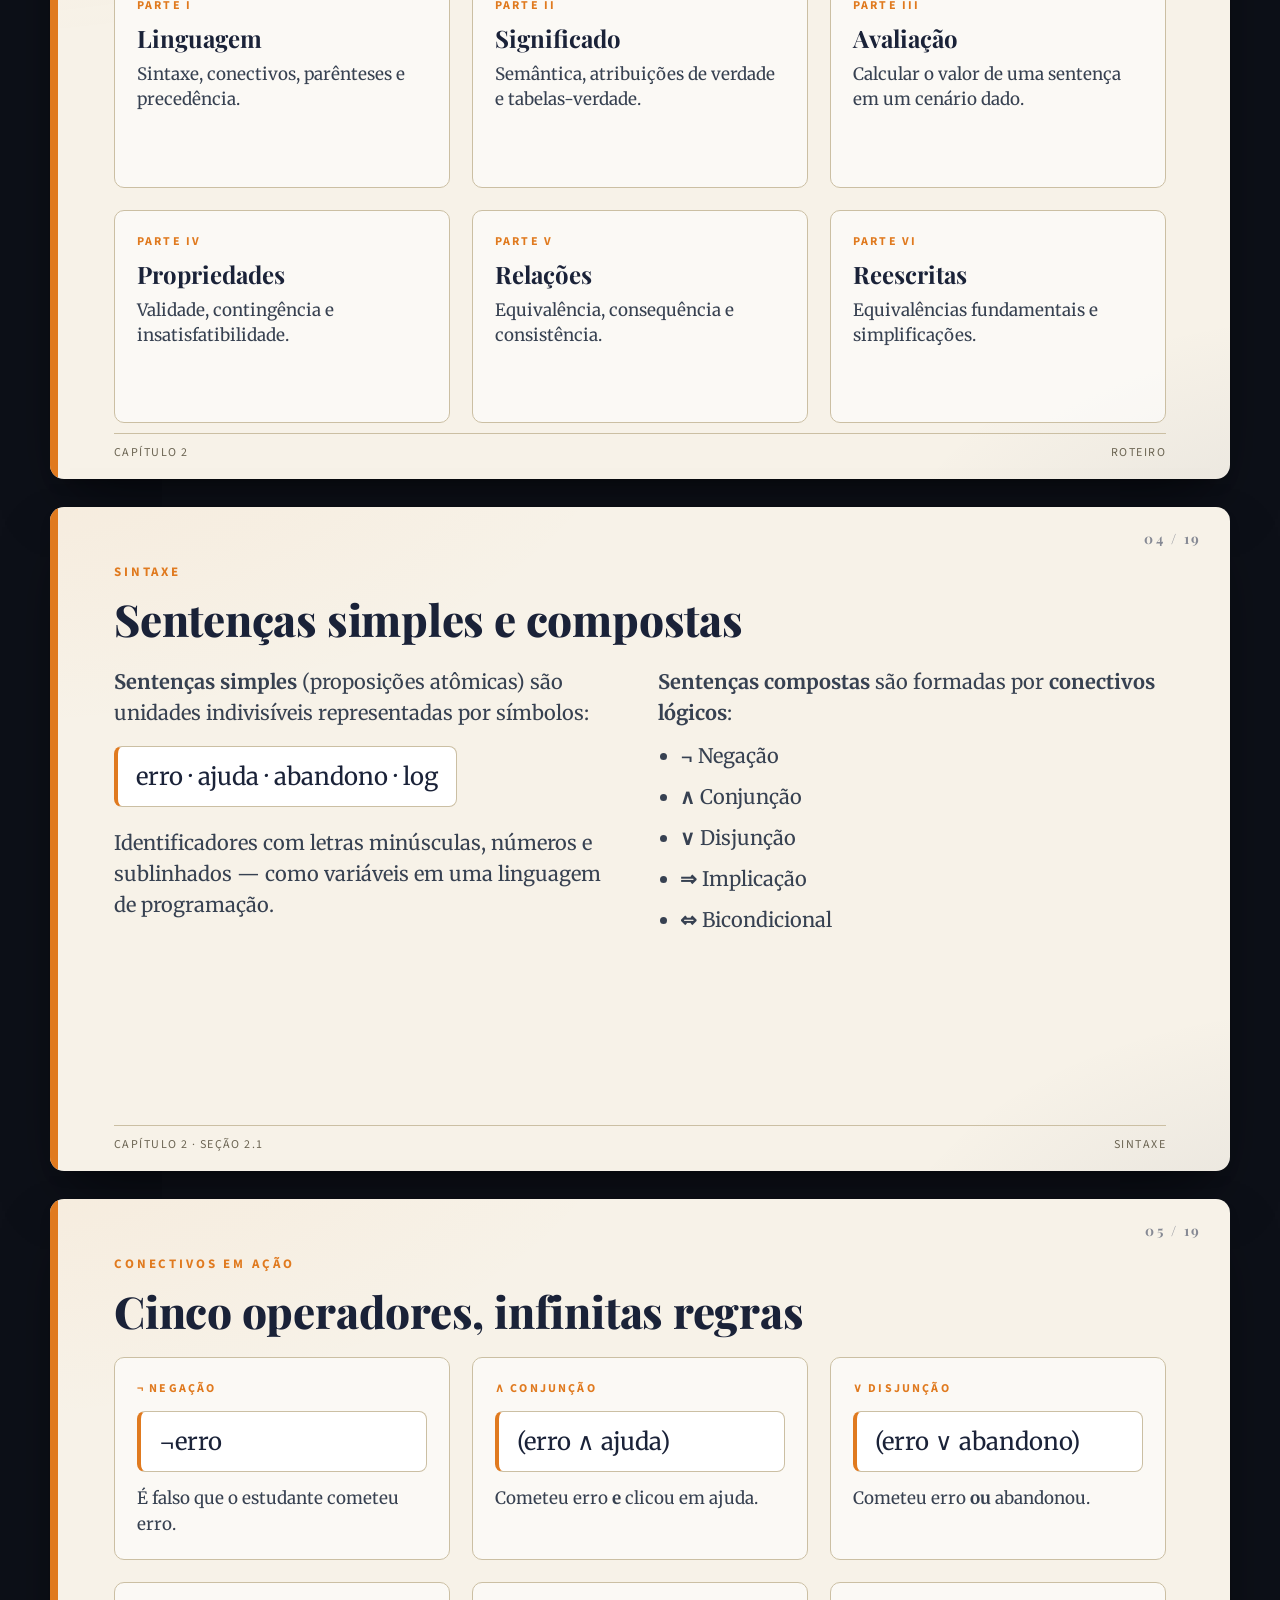
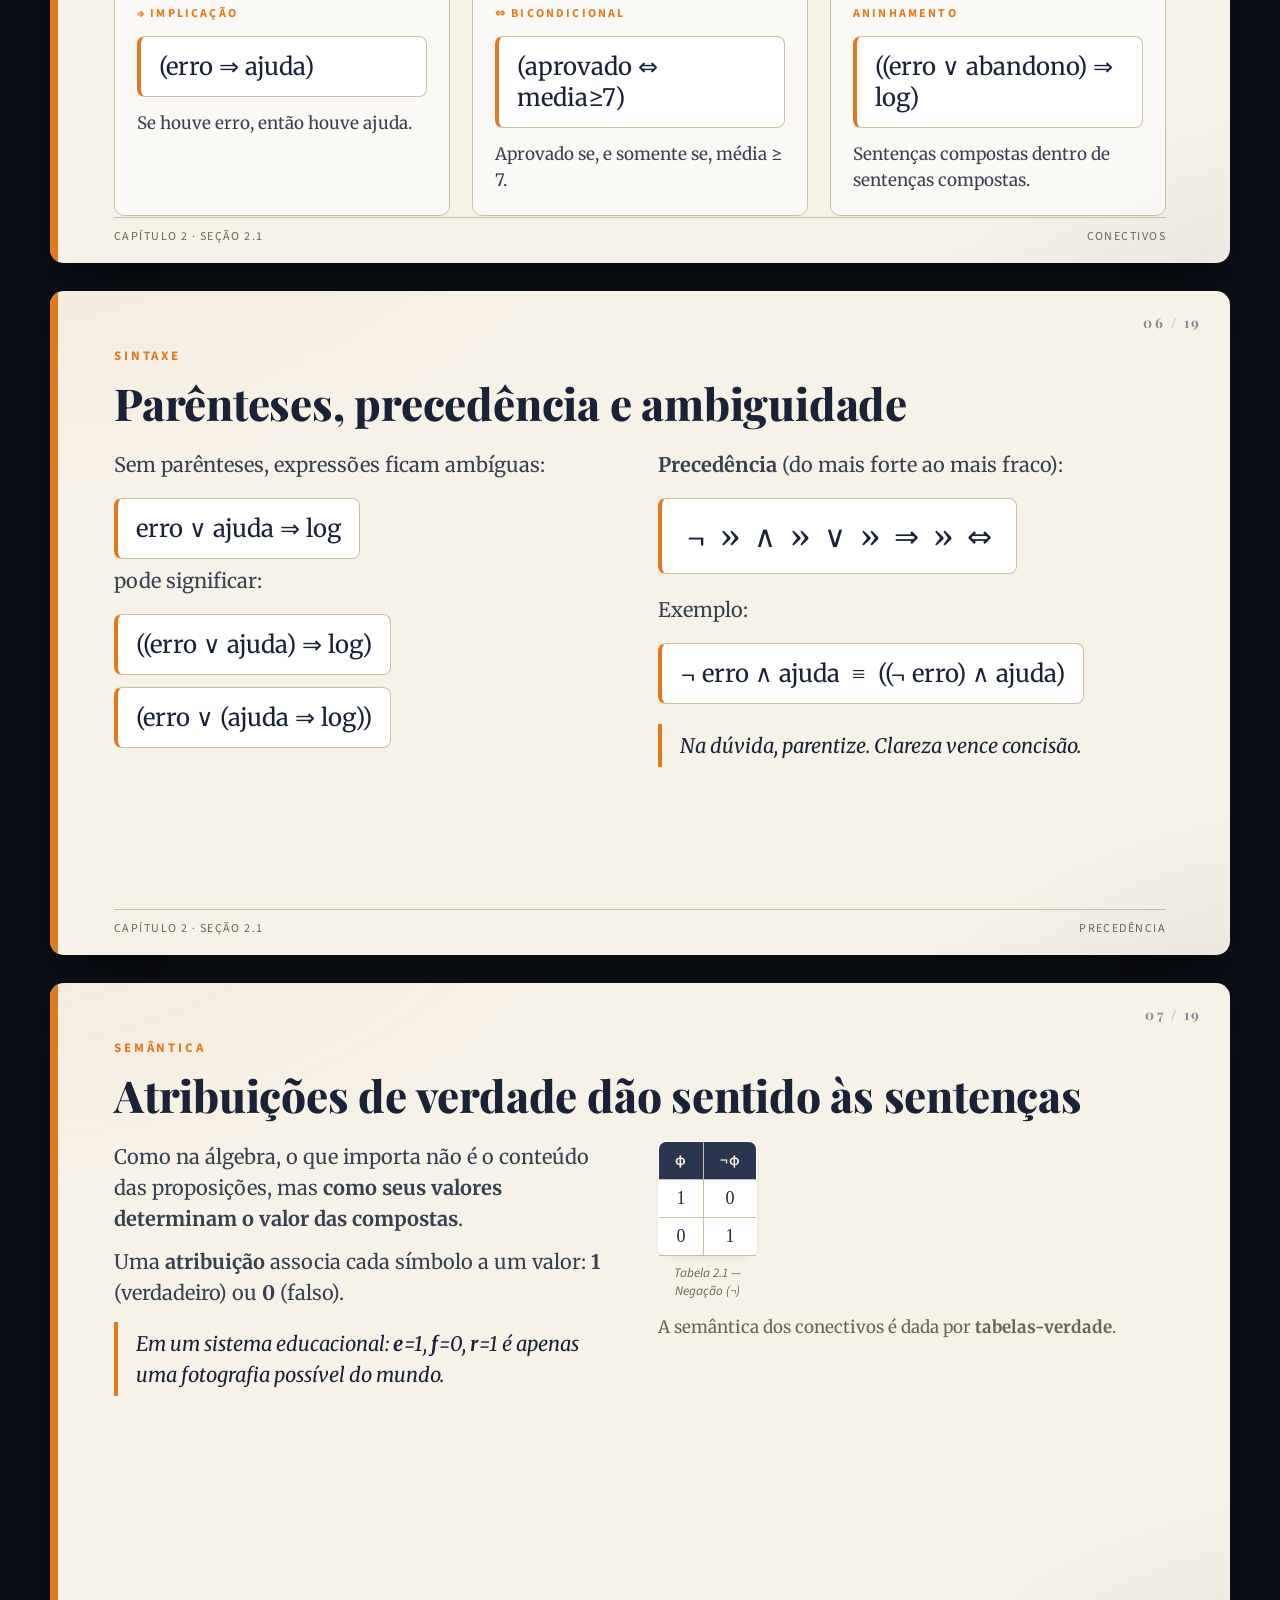
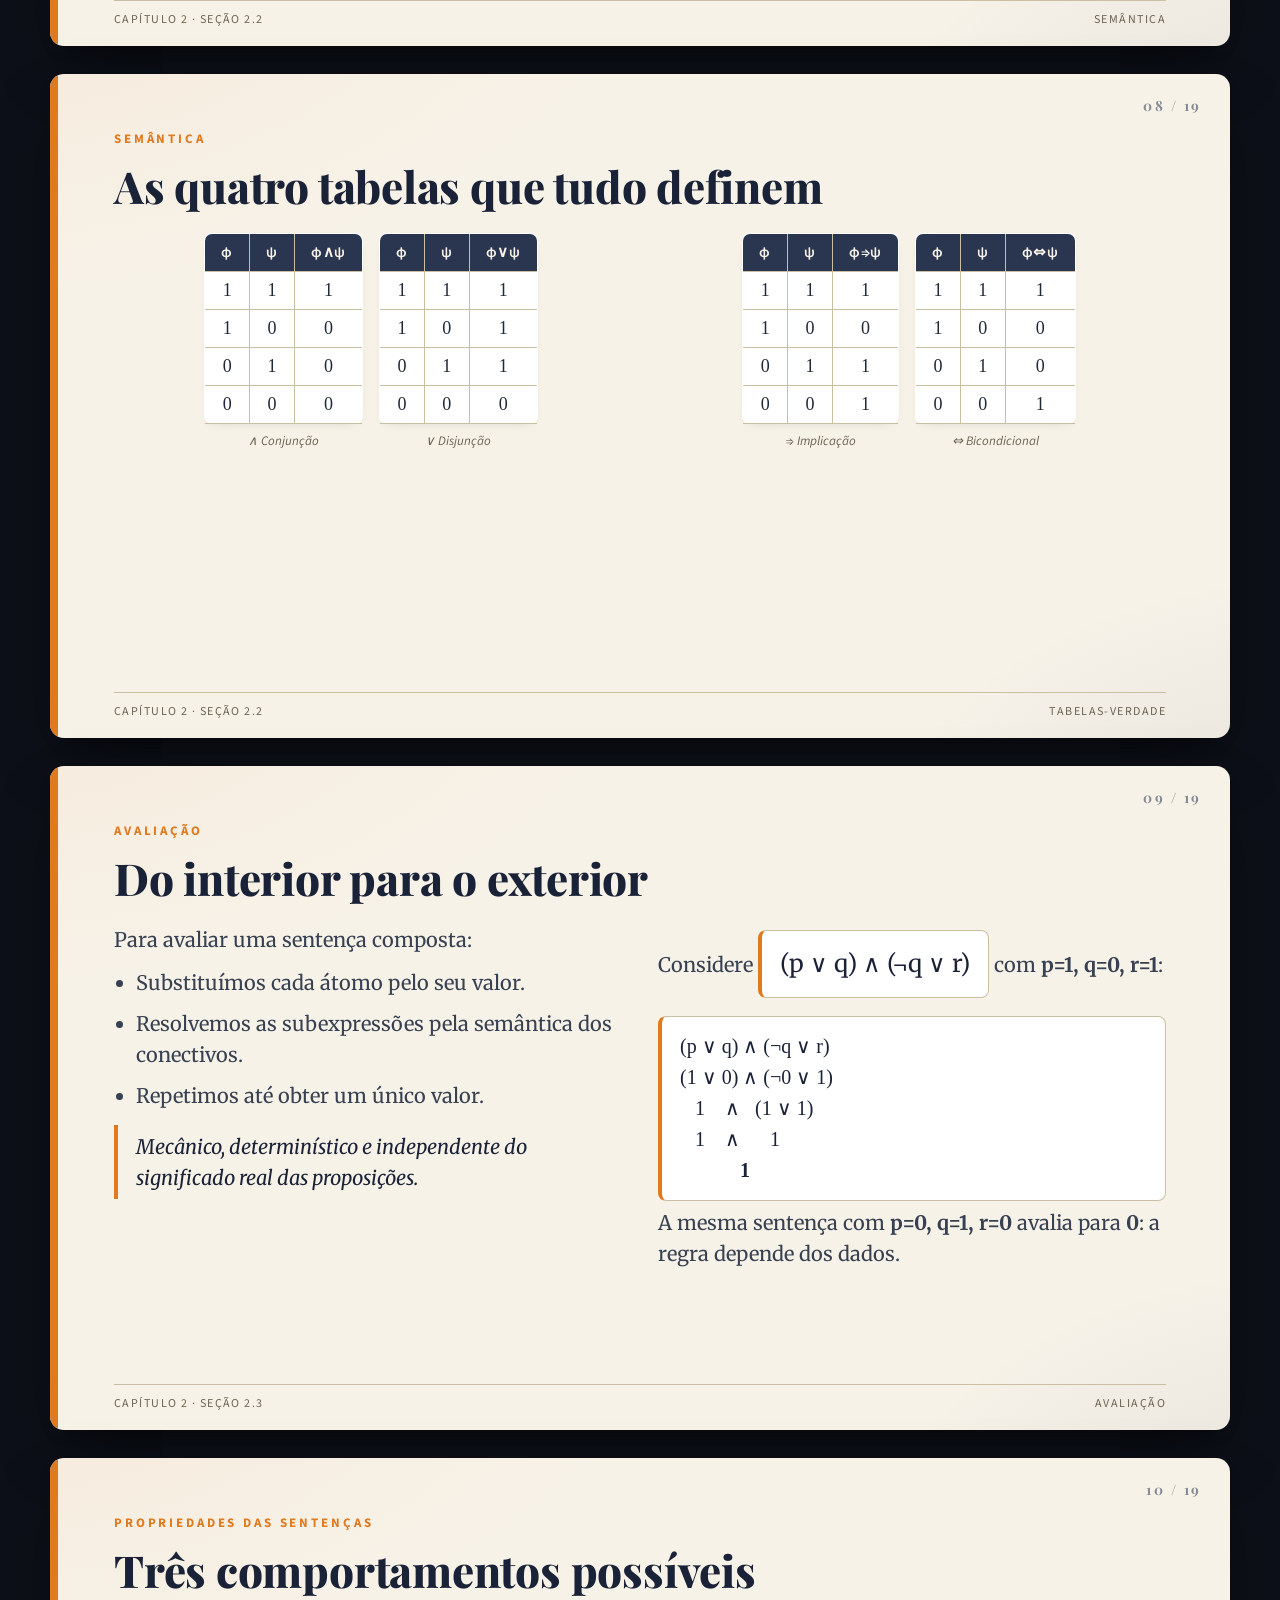
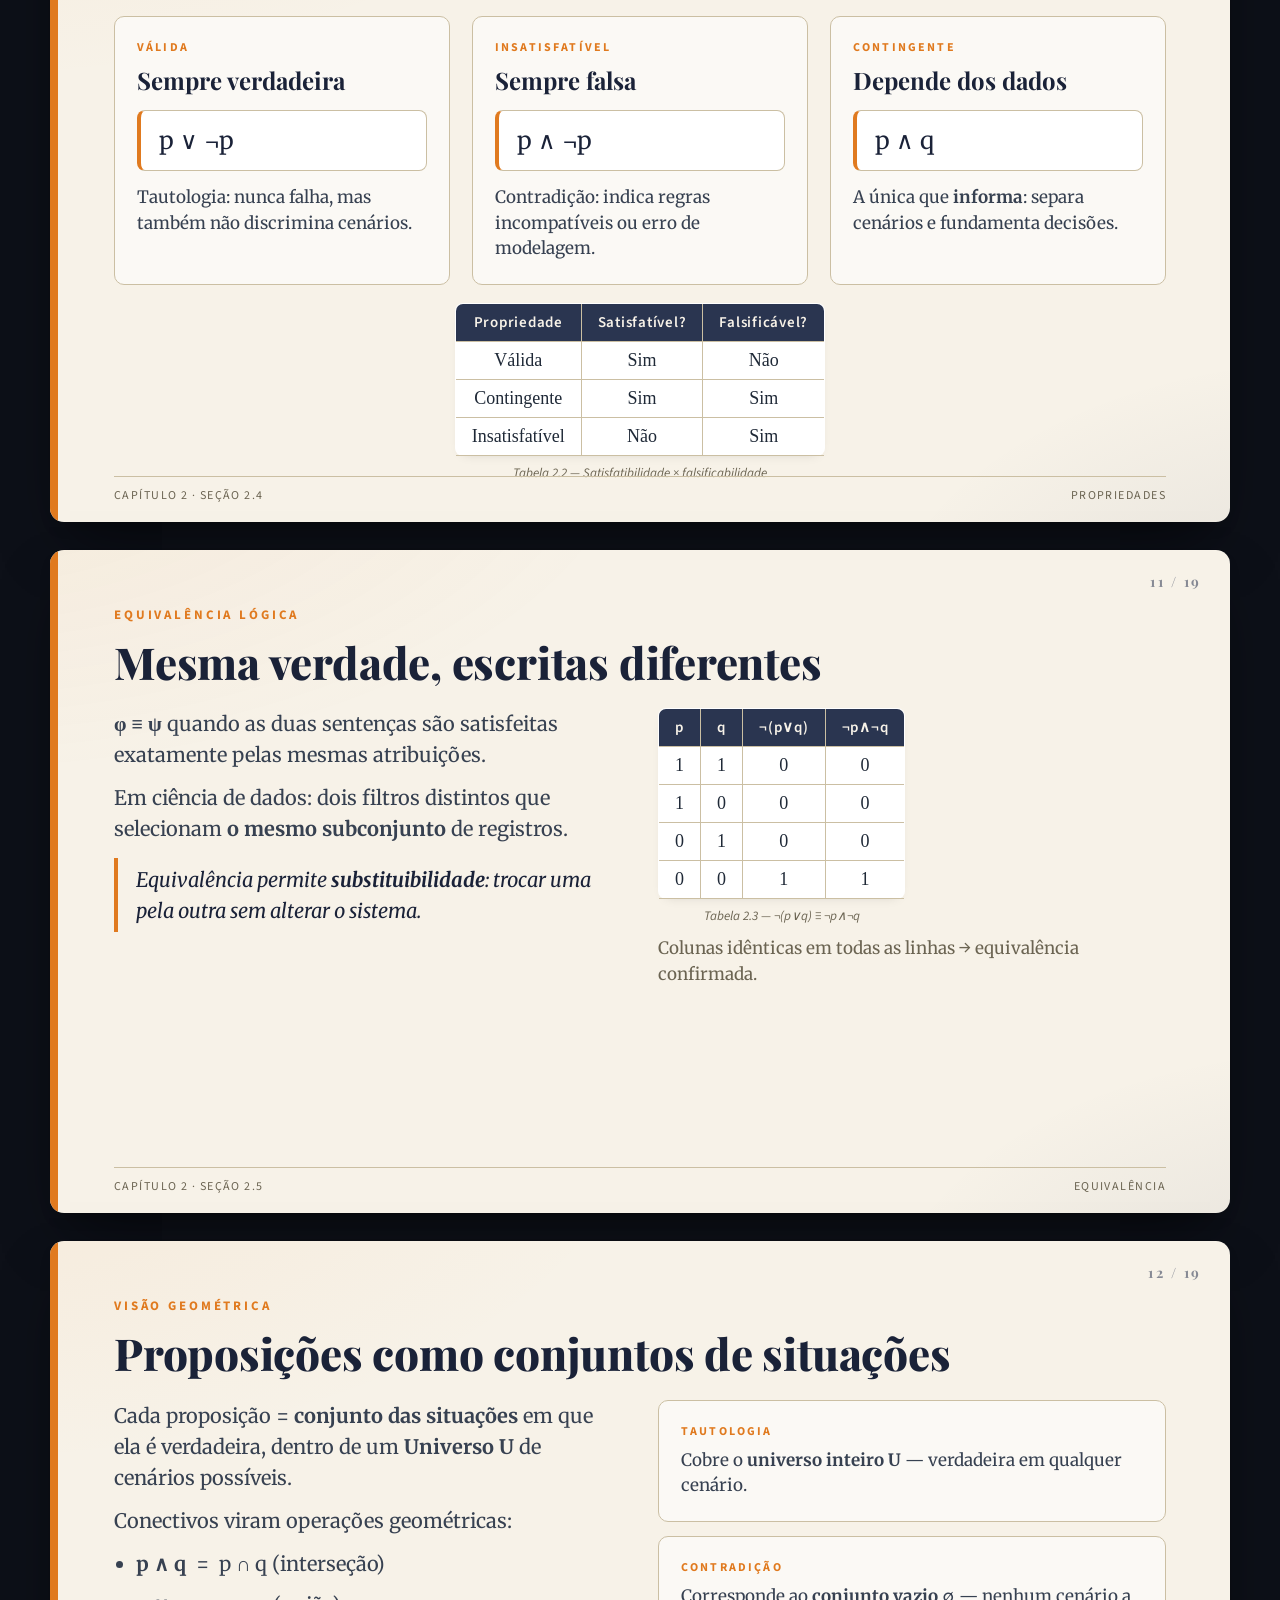
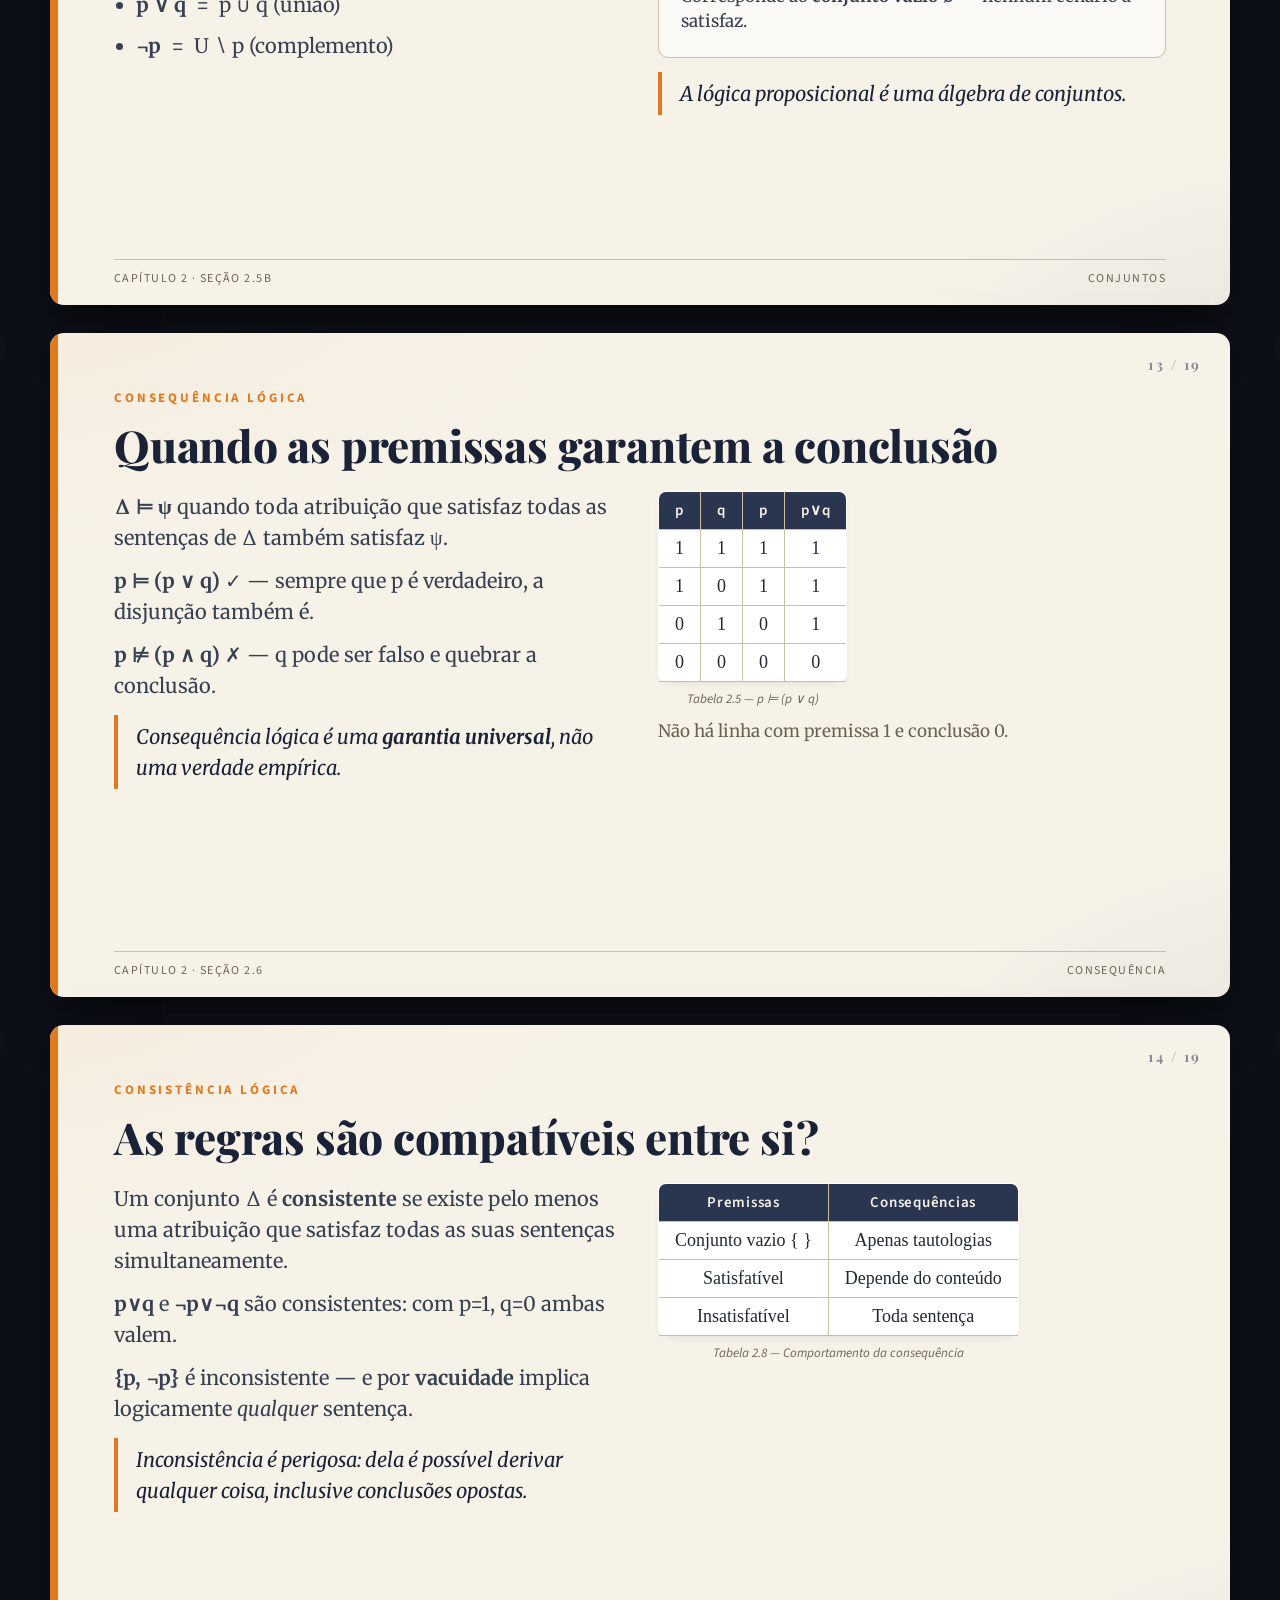
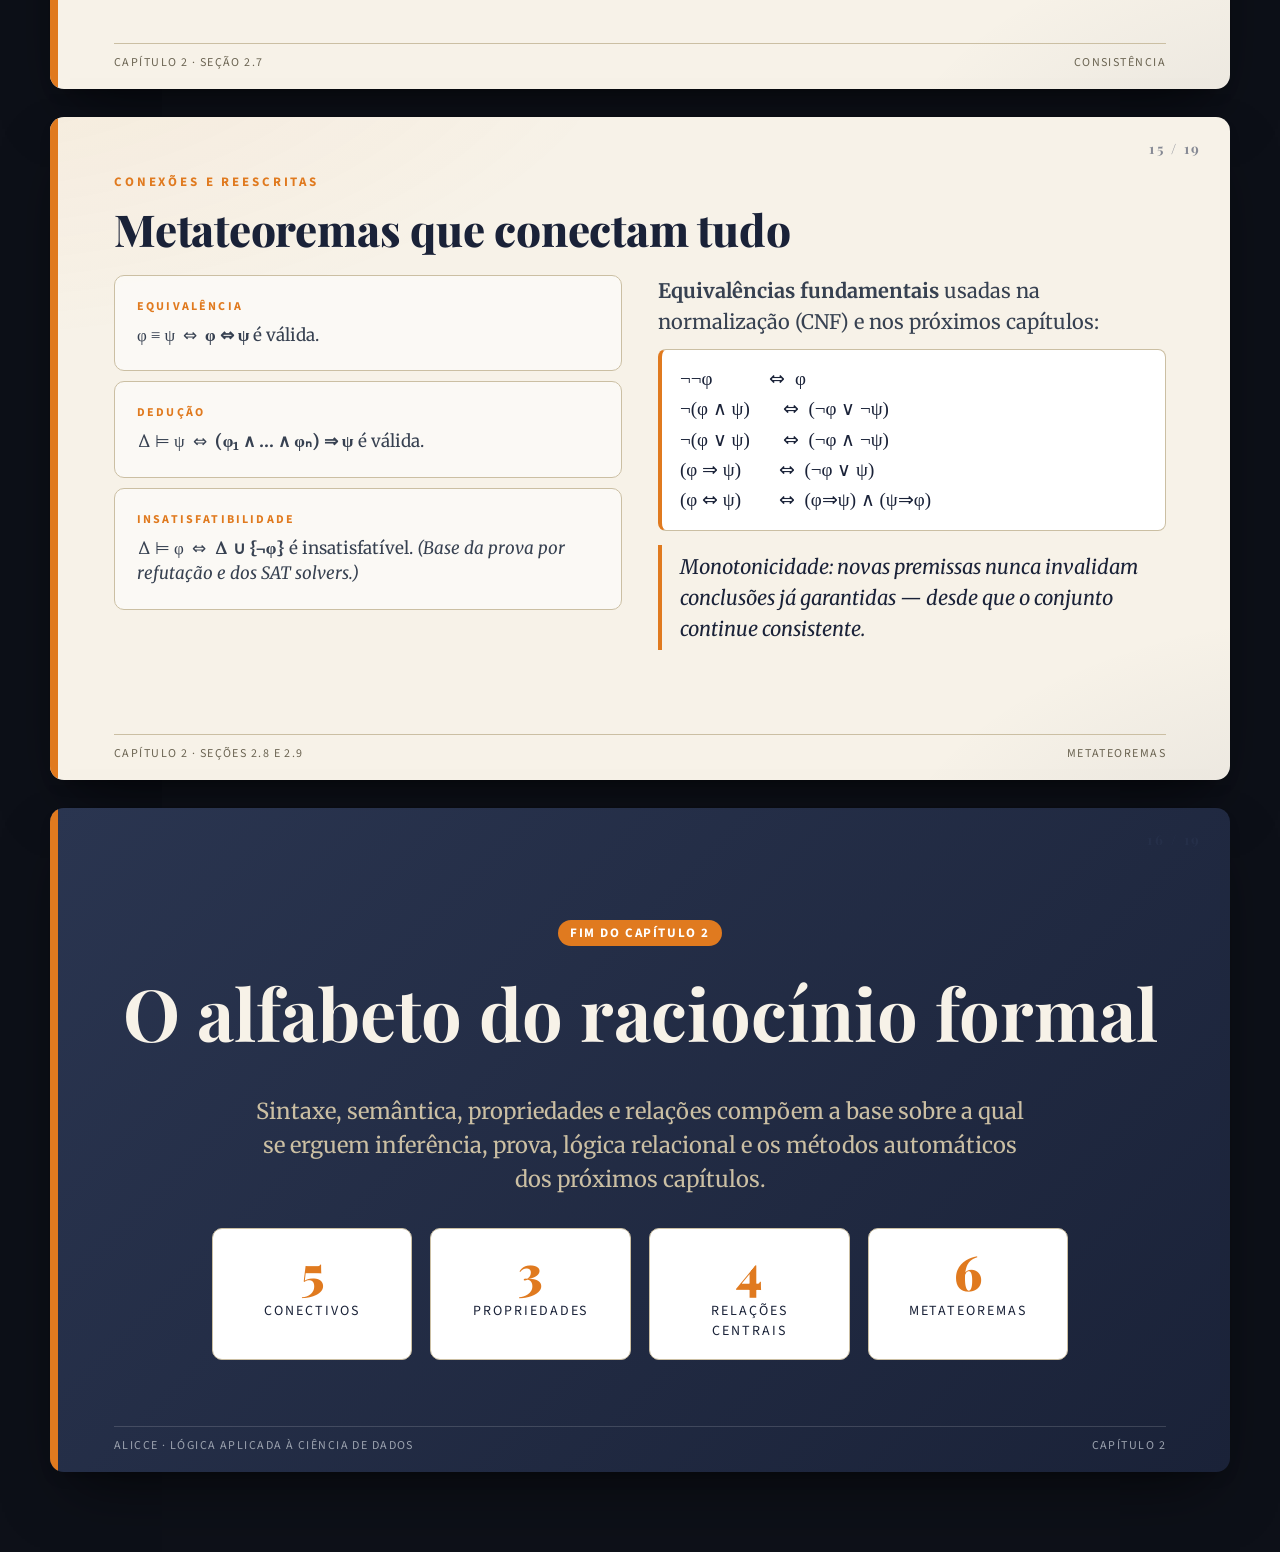
==== commit 4a429e4e: "Changes Co-authored-by: helenamcd <4805089+helenamcd@users.noreply.github.com>" ====
--- a/public/cap2_slides.html
+++ b/public/cap2_slides.html
@@ -146,7 +146,7 @@
 
 <!-- 1. COVER -->
 <section class="slide cover">
-  <div class="num">CAP. 02 · 01/16</div>
+  <div class="num">CAP. 02 · 01/19</div>
   <div class="eyebrow">Fundamentos de Lógica Aplicada à Ciência de Dados</div>
   <h1 class="title">Lógica<br/>Proposicional</h1>
   <h3 class="sub">Sintaxe, semântica e as relações que tornam o raciocínio formal possível</h3>
@@ -155,7 +155,7 @@
 
 <!-- 2. ABERTURA -->
 <section class="slide">
-  <div class="num">02 / 16</div>
+  <div class="num">02 / 19</div>
   <div class="eyebrow">Abertura</div>
   <h2 class="title">O ponto de partida formal</h2>
   <h3 class="sub">Uma linguagem para descrever o que pode ser verdadeiro ou falso</h3>
@@ -174,7 +174,7 @@
 
 <!-- 3. ROTEIRO -->
 <section class="slide">
-  <div class="num">03 / 16</div>
+  <div class="num">03 / 19</div>
   <div class="eyebrow">Roteiro do capítulo</div>
   <h2 class="title">De sentenças a relações</h2>
   <div class="grid-3">
@@ -190,7 +190,7 @@
 
 <!-- 4. SINTAXE -->
 <section class="slide">
-  <div class="num">04 / 16</div>
+  <div class="num">04 / 19</div>
   <div class="eyebrow">Sintaxe</div>
   <h2 class="title">Sentenças simples e compostas</h2>
   <div class="grid-2">
@@ -215,7 +215,7 @@
 
 <!-- 5. CONECTIVOS EM AÇÃO -->
 <section class="slide">
-  <div class="num">05 / 16</div>
+  <div class="num">05 / 19</div>
   <div class="eyebrow">Conectivos em ação</div>
   <h2 class="title">Cinco operadores, infinitas regras</h2>
   <div class="grid-3">
@@ -231,7 +231,7 @@
 
 <!-- 6. PARÊNTESES E PRECEDÊNCIA -->
 <section class="slide">
-  <div class="num">06 / 16</div>
+  <div class="num">06 / 19</div>
   <div class="eyebrow">Sintaxe</div>
   <h2 class="title">Parênteses, precedência e ambiguidade</h2>
   <div class="grid-2">
@@ -255,7 +255,7 @@
 
 <!-- 7. SEMÂNTICA -->
 <section class="slide">
-  <div class="num">07 / 16</div>
+  <div class="num">07 / 19</div>
   <div class="eyebrow">Semântica</div>
   <h2 class="title">Atribuições de verdade dão sentido às sentenças</h2>
   <div class="grid-2">
@@ -281,7 +281,7 @@
 
 <!-- 8. TABELAS-VERDADE DOS CONECTIVOS BINÁRIOS -->
 <section class="slide">
-  <div class="num">08 / 16</div>
+  <div class="num">08 / 19</div>
   <div class="eyebrow">Semântica</div>
   <h2 class="title">As quatro tabelas que tudo definem</h2>
   <div class="grid-2" style="gap:24px">
@@ -335,7 +335,7 @@
 
 <!-- 9. AVALIAÇÃO -->
 <section class="slide">
-  <div class="num">09 / 16</div>
+  <div class="num">09 / 19</div>
   <div class="eyebrow">Avaliação</div>
   <h2 class="title">Do interior para o exterior</h2>
   <div class="grid-2">
@@ -363,7 +363,7 @@
 
 <!-- 10. PROPRIEDADES LÓGICAS -->
 <section class="slide">
-  <div class="num">10 / 16</div>
+  <div class="num">10 / 19</div>
   <div class="eyebrow">Propriedades das sentenças</div>
   <h2 class="title">Três comportamentos possíveis</h2>
   <div class="grid-3">
@@ -391,7 +391,7 @@
 
 <!-- 11. EQUIVALÊNCIA -->
 <section class="slide">
-  <div class="num">11 / 16</div>
+  <div class="num">11 / 19</div>
   <div class="eyebrow">Equivalência lógica</div>
   <h2 class="title">Mesma verdade, escritas diferentes</h2>
   <div class="grid-2">
@@ -419,7 +419,7 @@
 
 <!-- 12. PROPOSIÇÕES COMO CONJUNTOS -->
 <section class="slide">
-  <div class="num">12 / 16</div>
+  <div class="num">12 / 19</div>
   <div class="eyebrow">Visão geométrica</div>
   <h2 class="title">Proposições como conjuntos de situações</h2>
   <div class="grid-2">
@@ -445,7 +445,7 @@
 
 <!-- 13. CONSEQUÊNCIA LÓGICA -->
 <section class="slide">
-  <div class="num">13 / 16</div>
+  <div class="num">13 / 19</div>
   <div class="eyebrow">Consequência lógica</div>
   <h2 class="title">Quando as premissas garantem a conclusão</h2>
   <div class="grid-2">
@@ -474,7 +474,7 @@
 
 <!-- 14. CONSISTÊNCIA -->
 <section class="slide">
-  <div class="num">14 / 16</div>
+  <div class="num">14 / 19</div>
   <div class="eyebrow">Consistência lógica</div>
   <h2 class="title">As regras são compatíveis entre si?</h2>
   <div class="grid-2">
@@ -501,7 +501,7 @@
 
 <!-- 15. METATEOREMAS E REESCRITAS -->
 <section class="slide">
-  <div class="num">15 / 16</div>
+  <div class="num">15 / 19</div>
   <div class="eyebrow">Conexões e reescritas</div>
   <h2 class="title">Metateoremas que conectam tudo</h2>
   <div class="grid-2">
@@ -525,7 +525,7 @@
 
 <!-- 16. FECHAMENTO -->
 <section class="slide closing">
-  <div class="num">16 / 16</div>
+  <div class="num">16 / 19</div>
   <div class="center-block">
     <span class="pill">Fim do Capítulo 2</span>
     <h1>O alfabeto do raciocínio formal</h1>
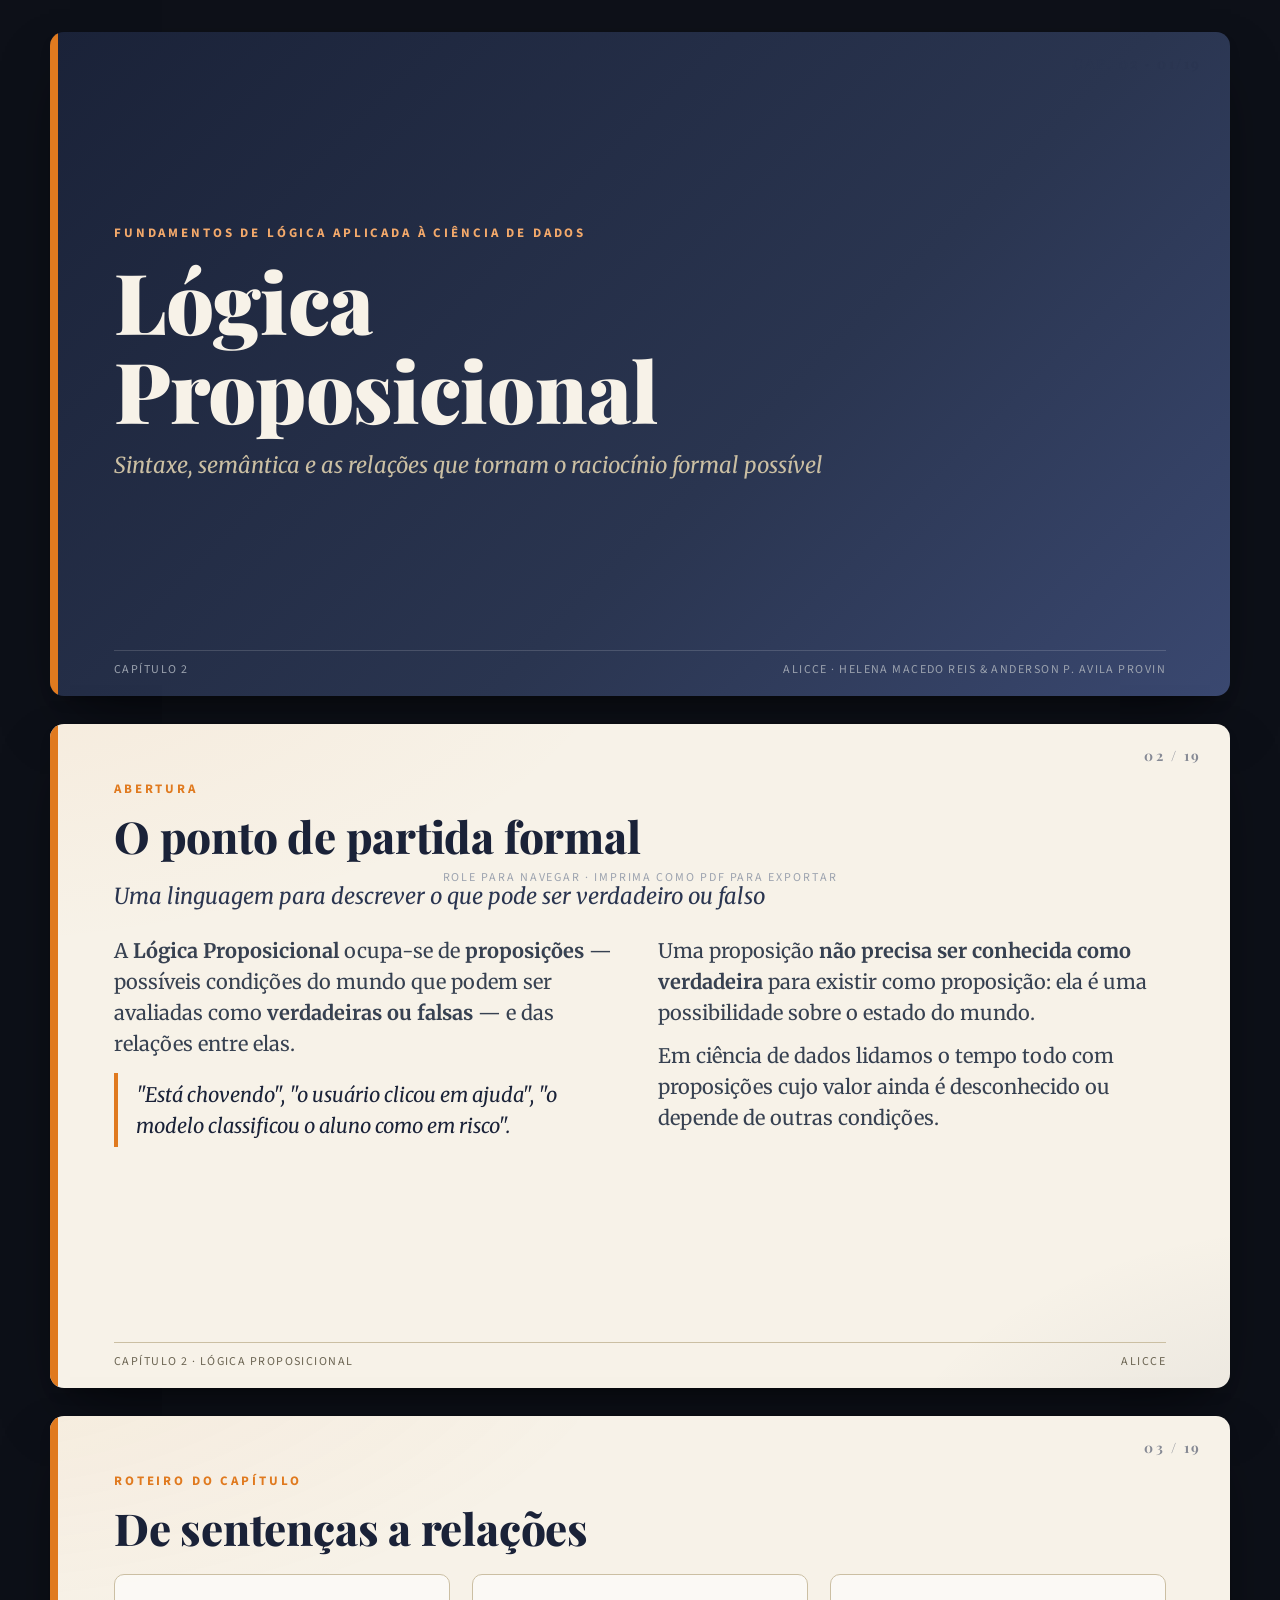
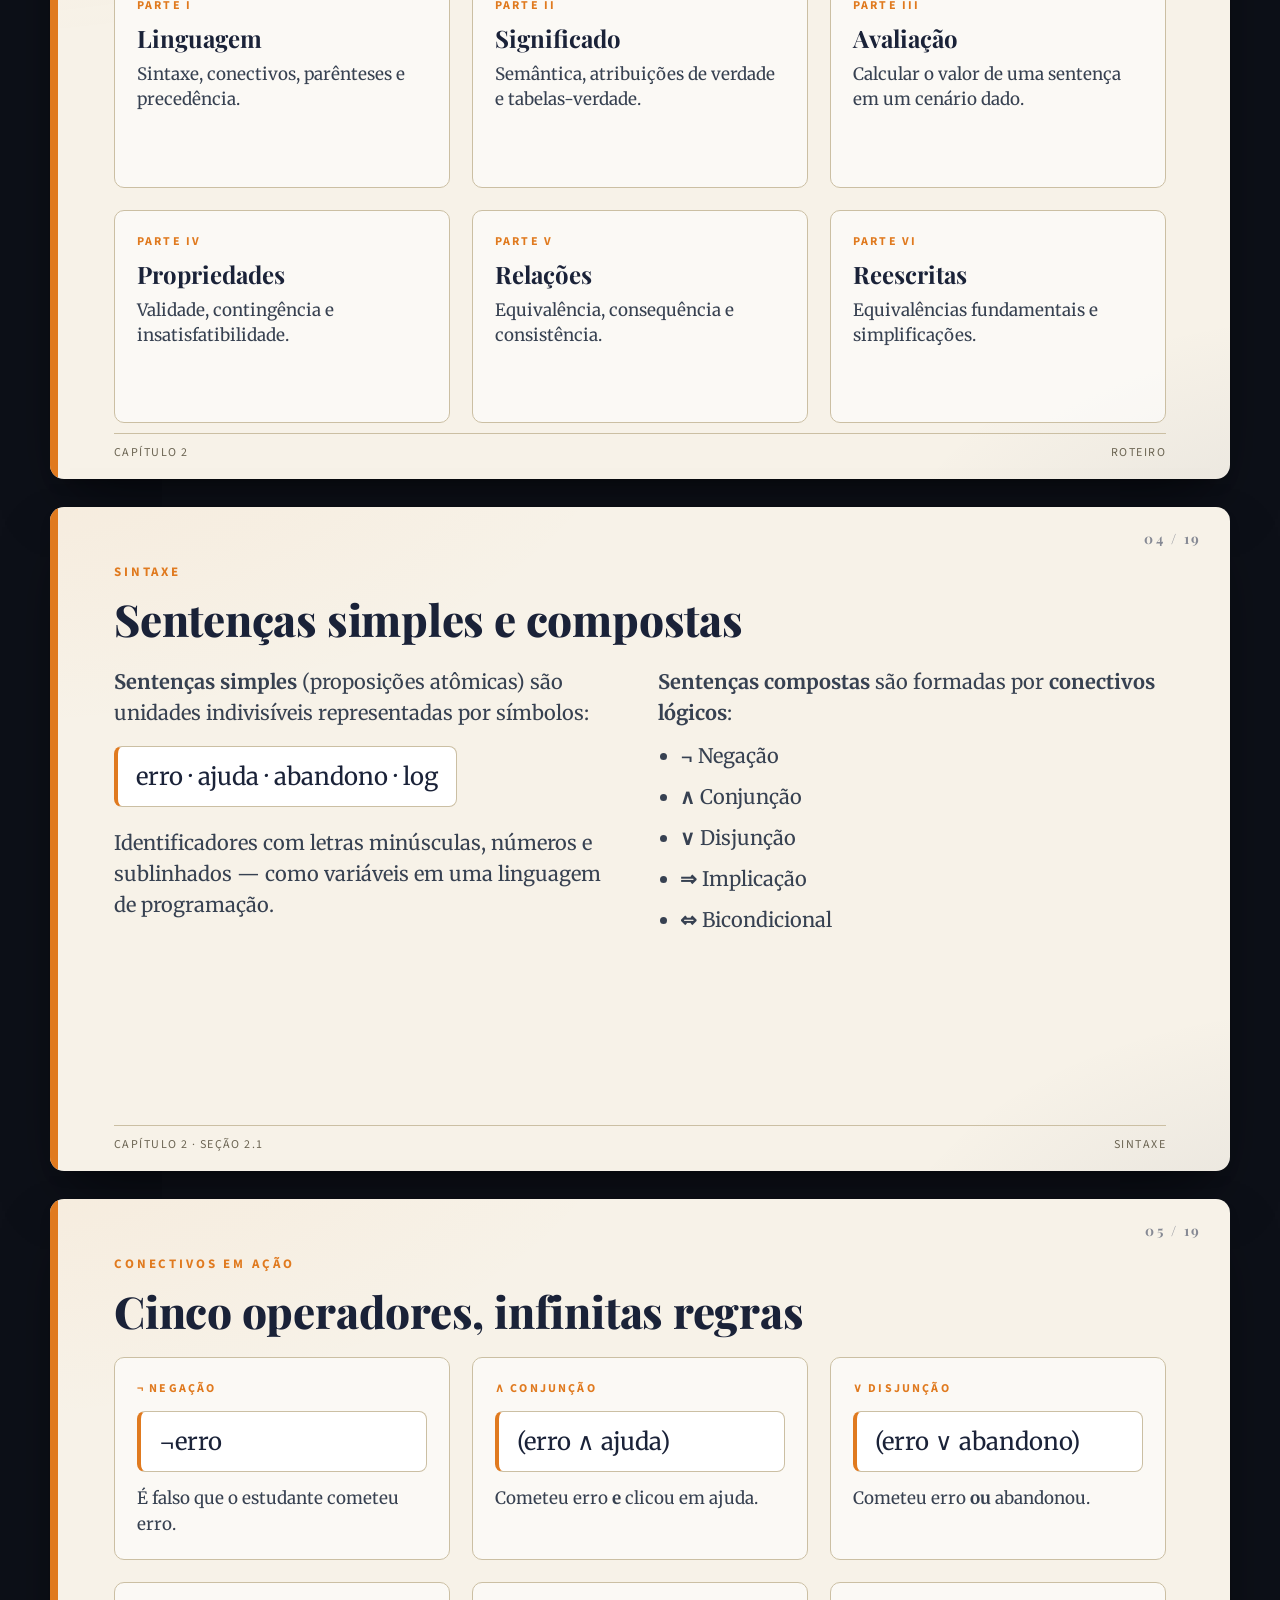
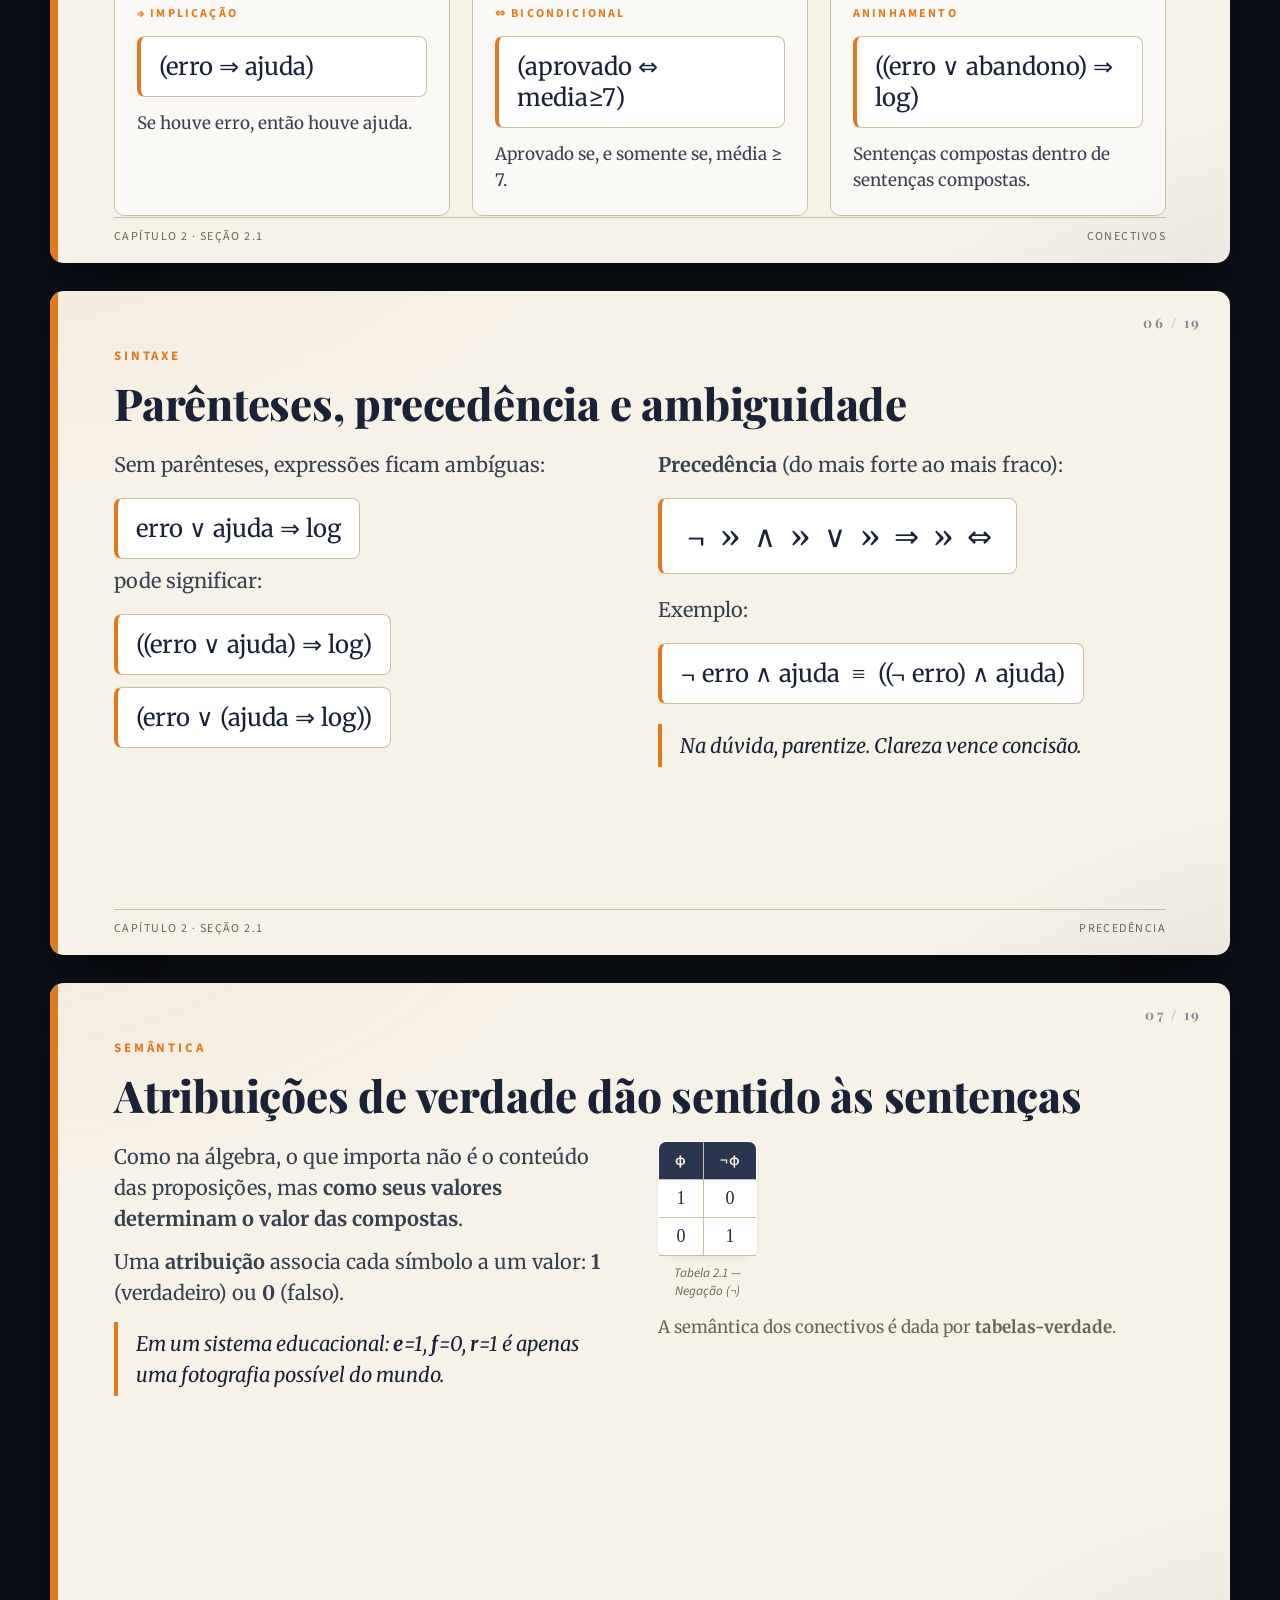
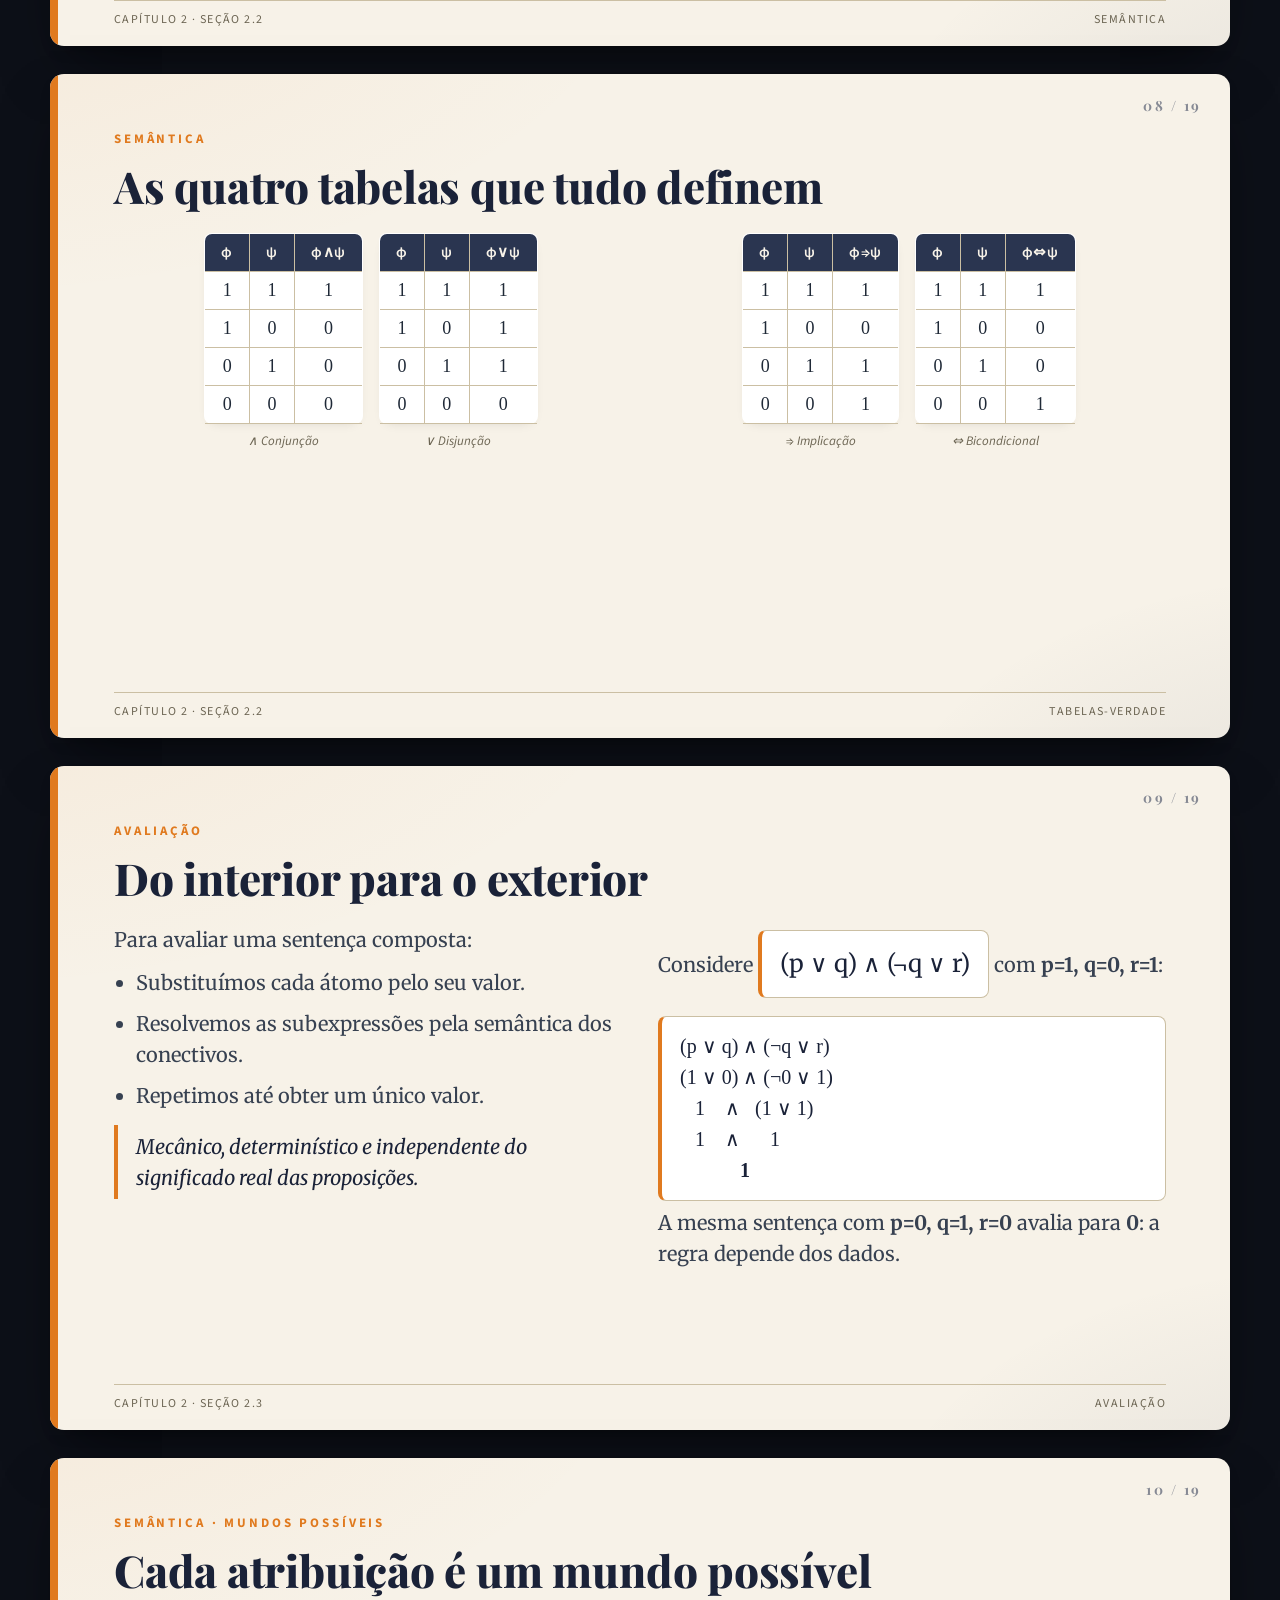
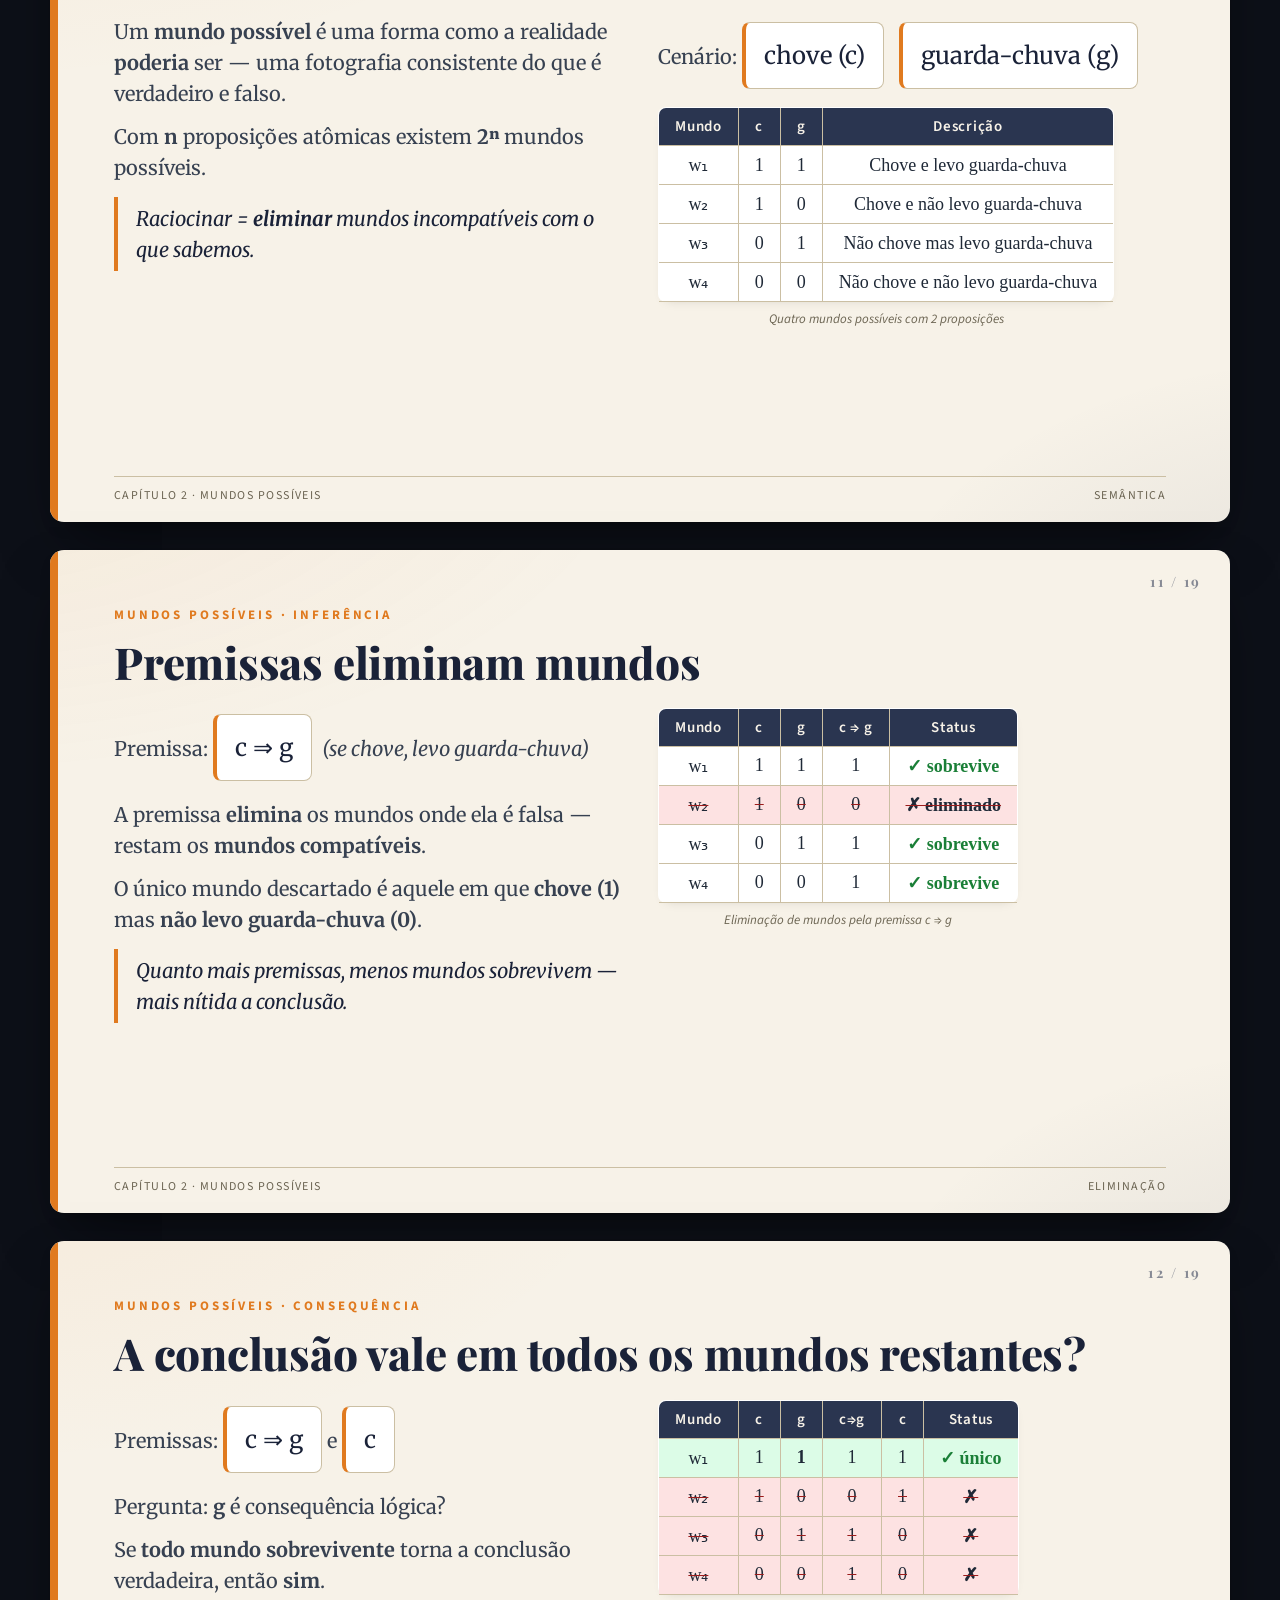
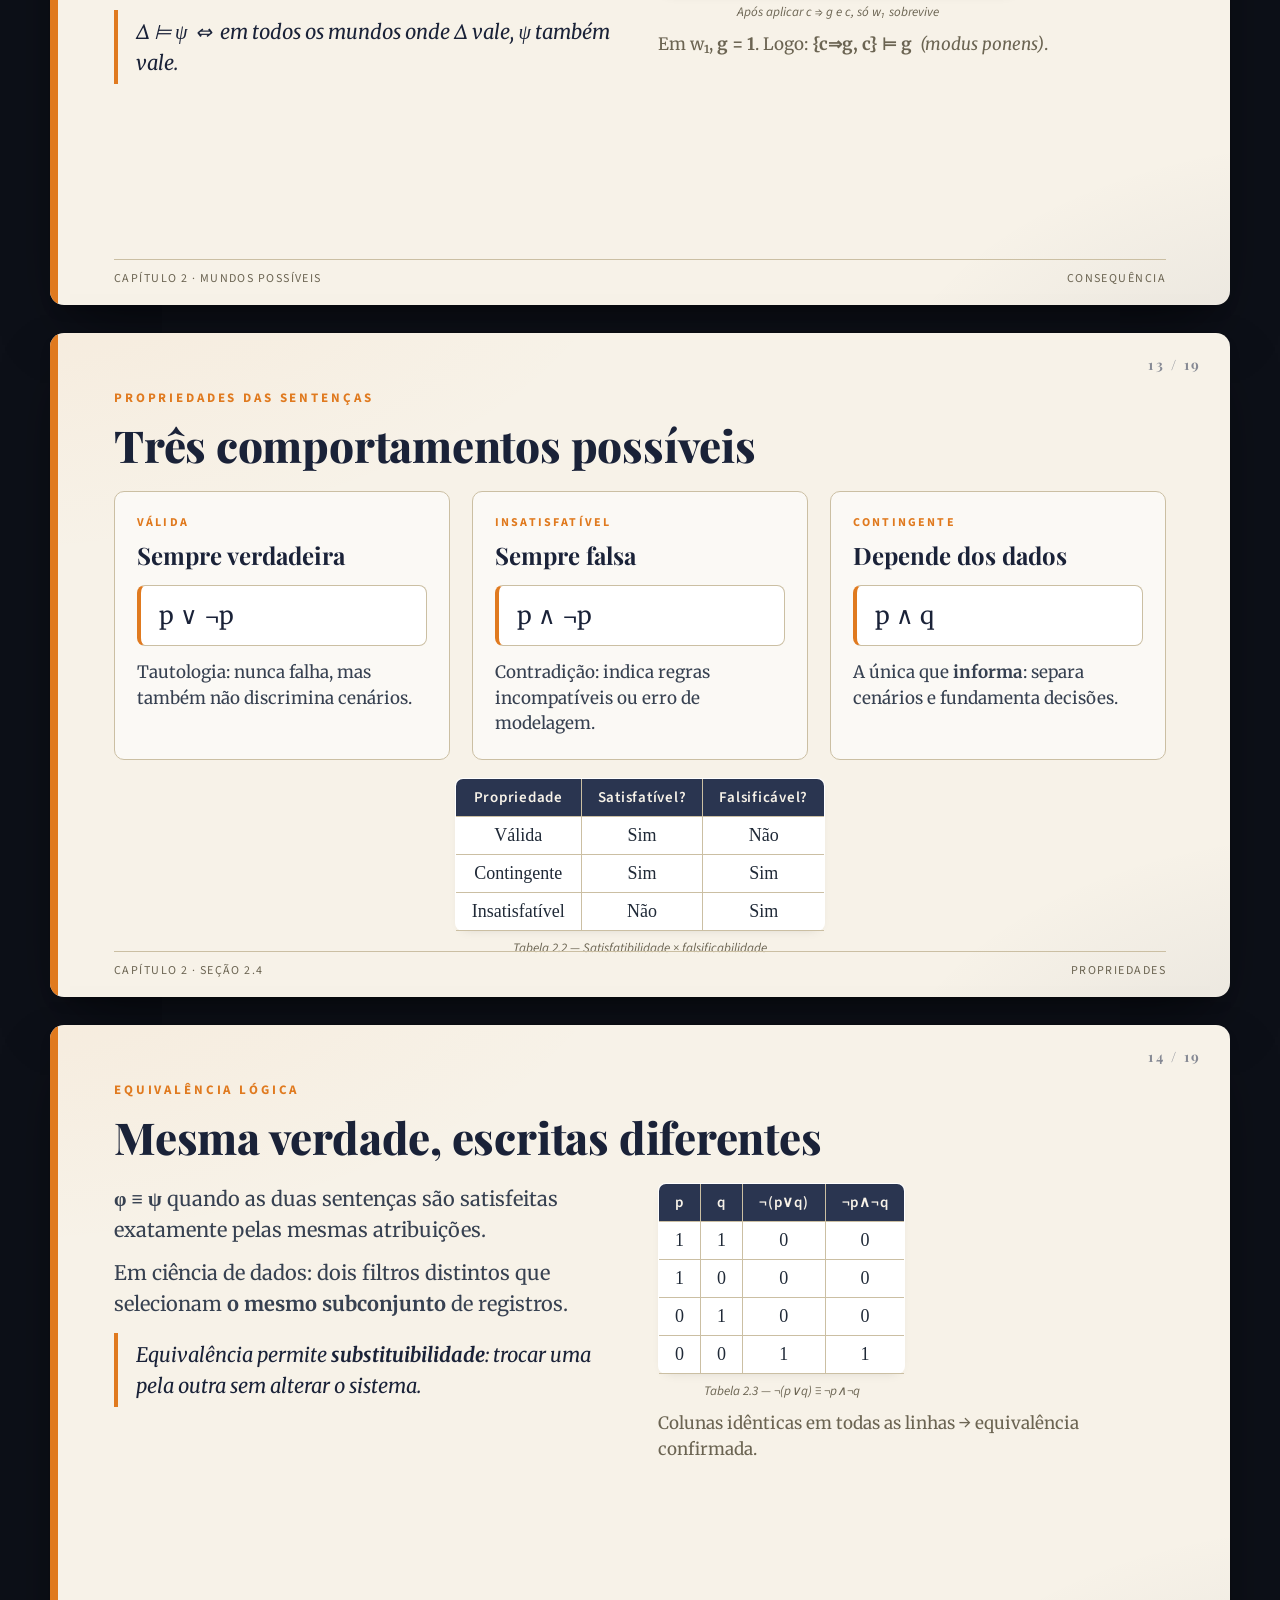
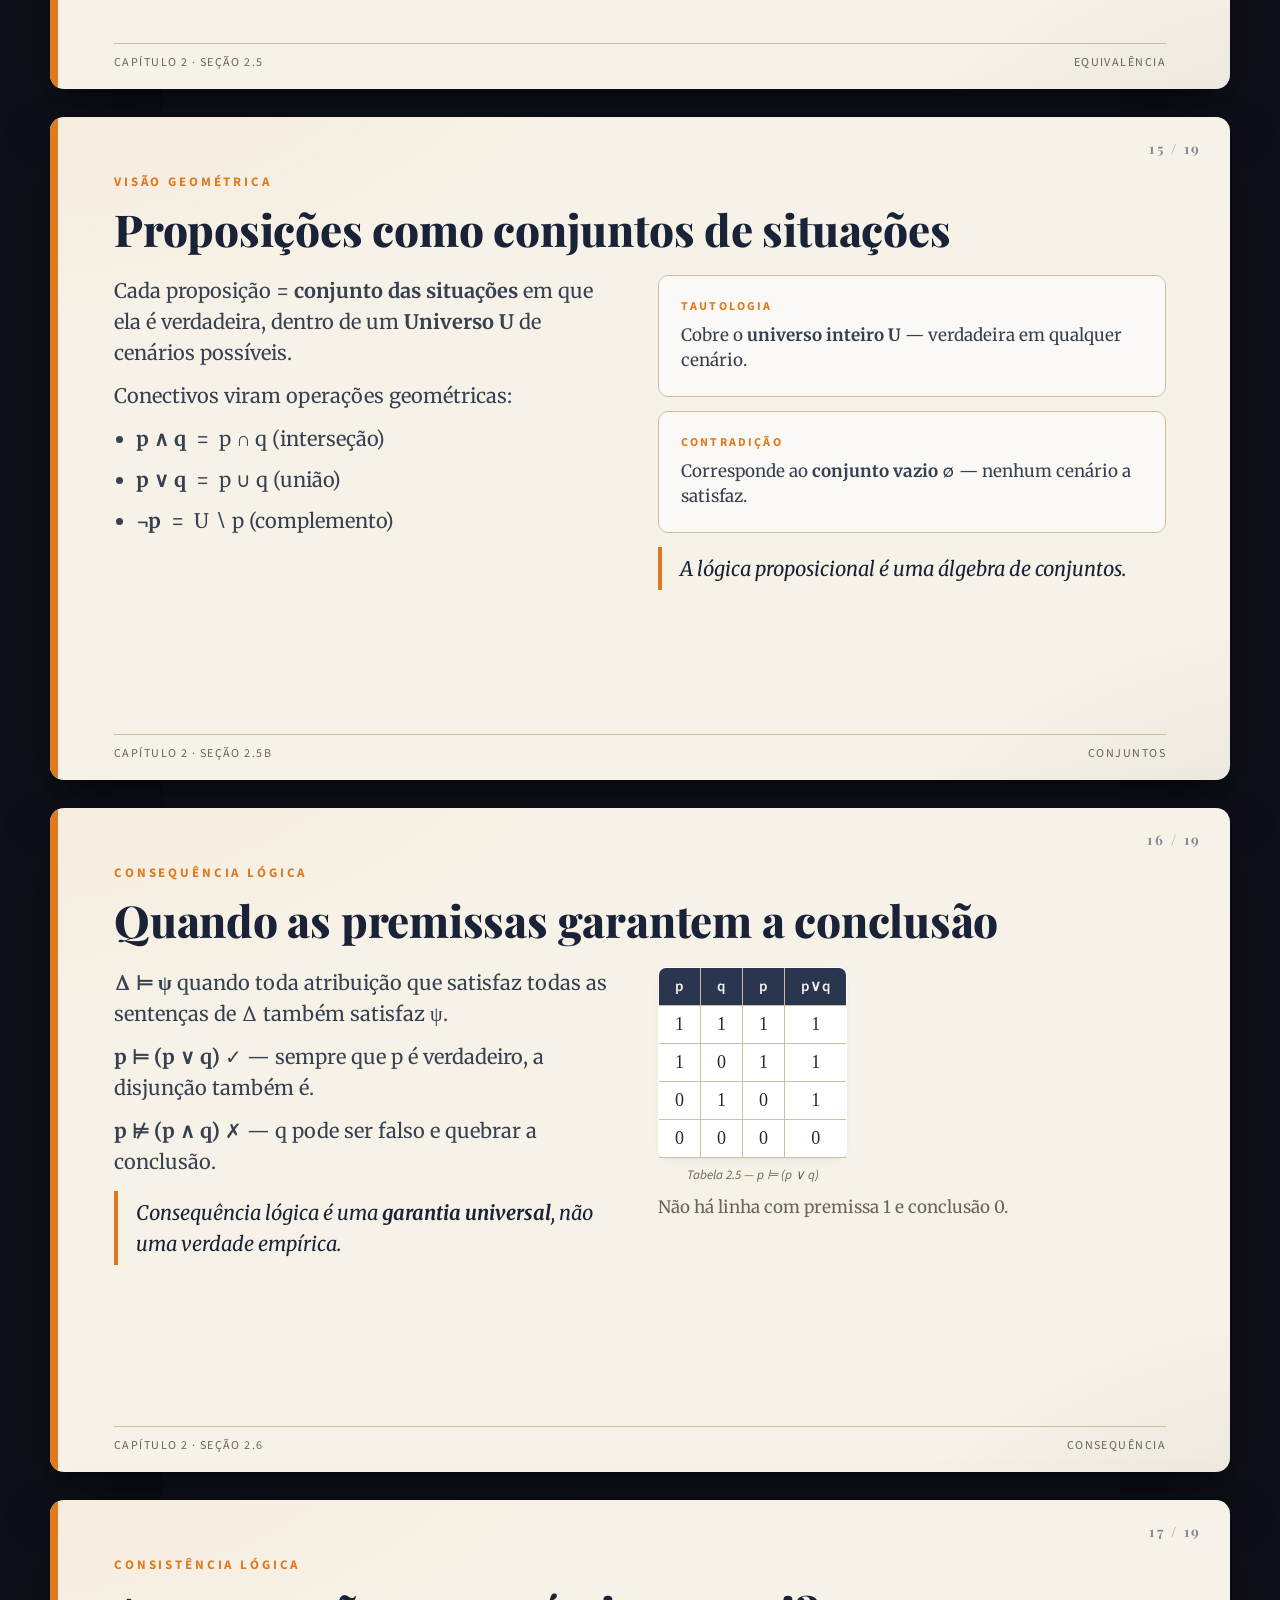
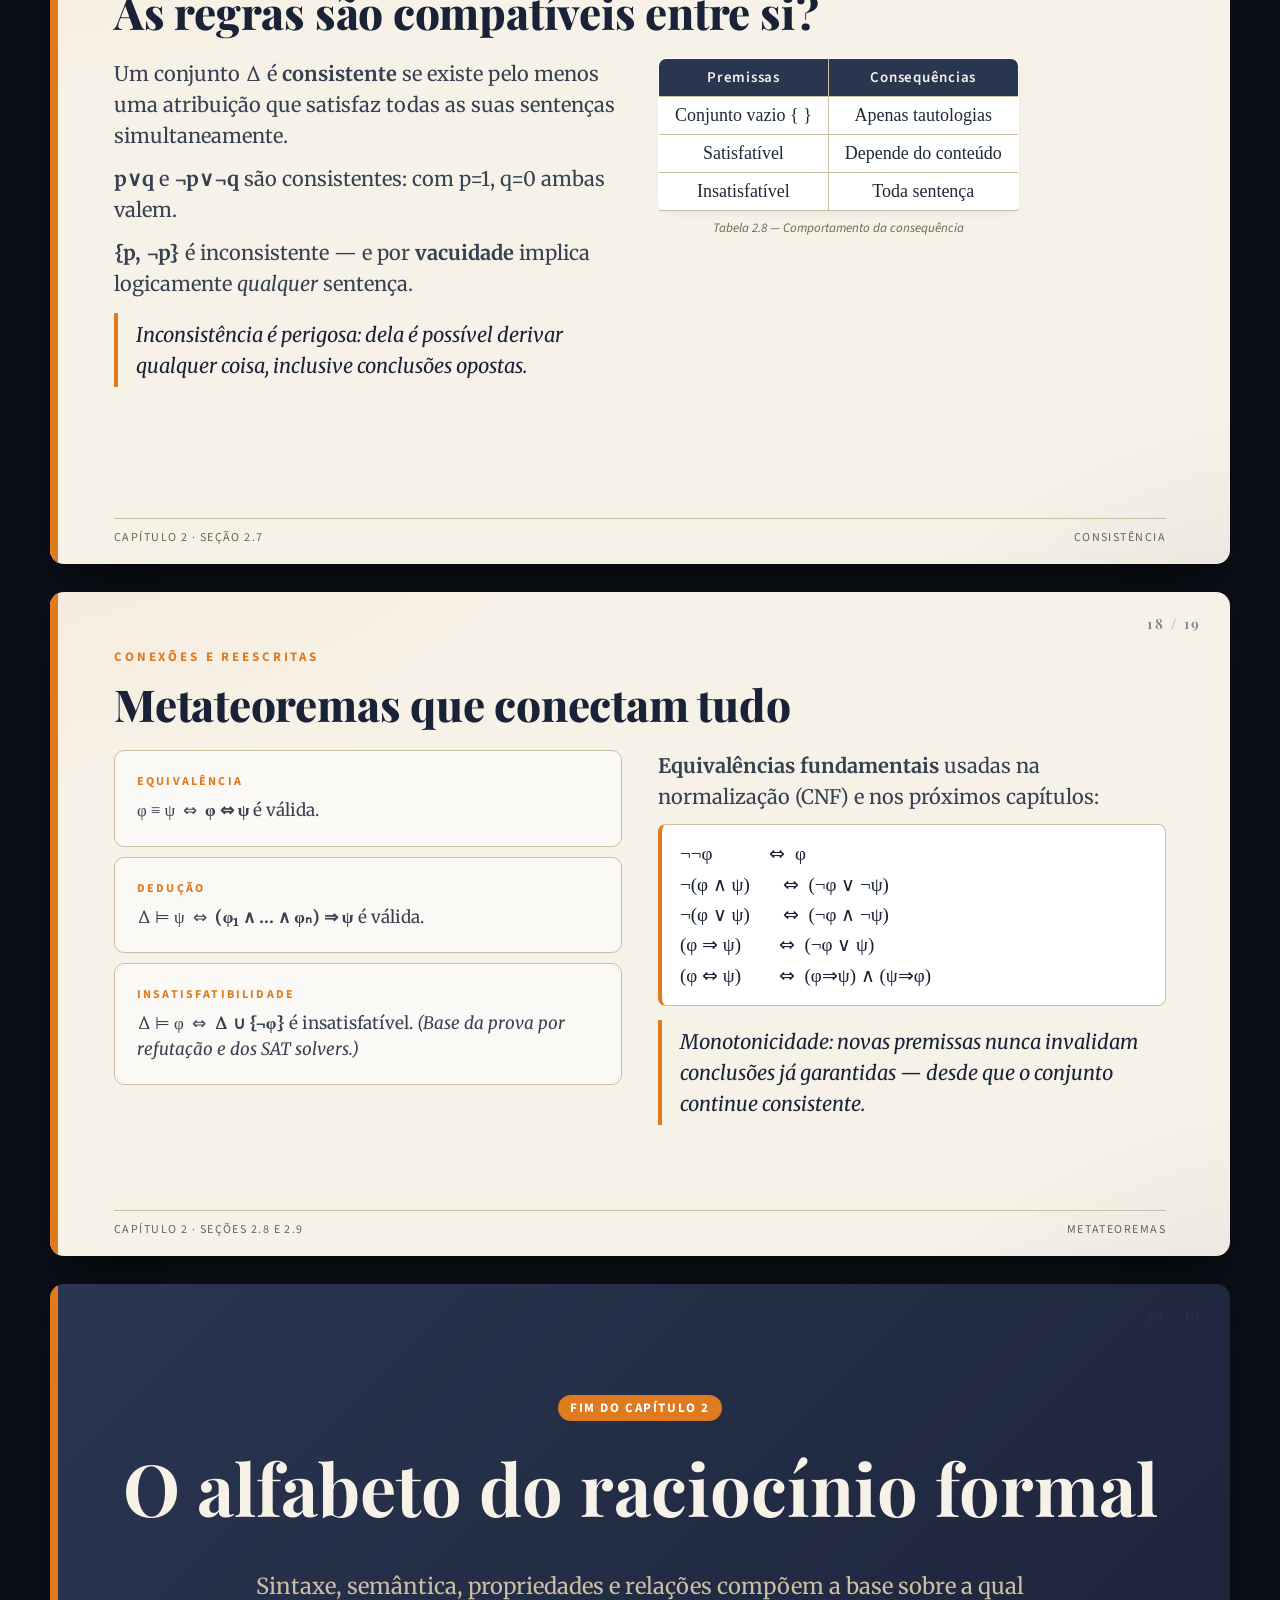
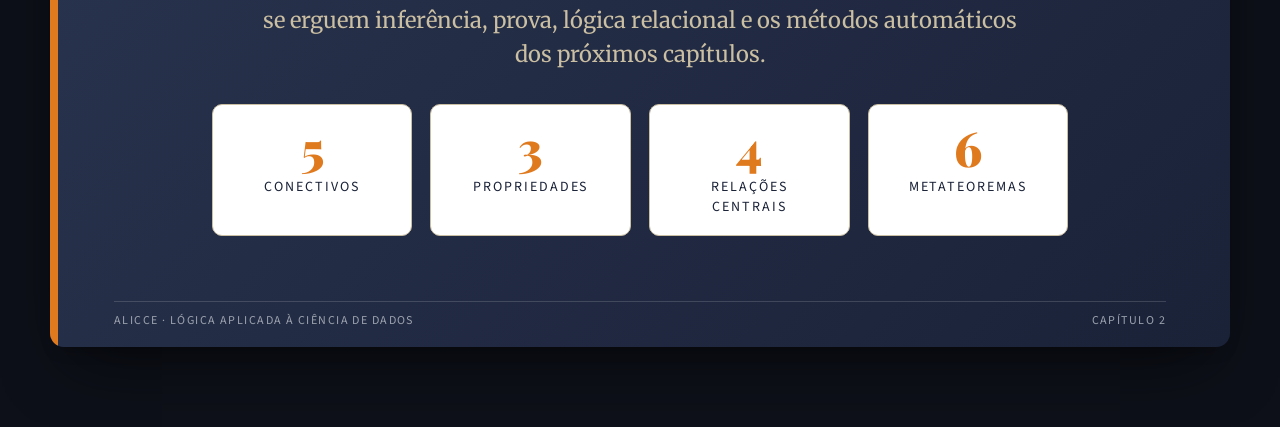
==== commit fb27293e: "Changes Co-authored-by: helenamcd <4805089+helenamcd@users.noreply.github.com>" ====
--- a/public/cap2_slides.html
+++ b/public/cap2_slides.html
@@ -361,9 +361,95 @@
   <div class="foot"><span>Capítulo 2 · Seção 2.3</span><span>Avaliação</span></div>
 </section>
 
-<!-- 10. PROPRIEDADES LÓGICAS -->
+
+<!-- 10. MUNDOS POSSÍVEIS — INTRO -->
 <section class="slide">
   <div class="num">10 / 19</div>
+  <div class="eyebrow">Semântica · Mundos possíveis</div>
+  <h2 class="title">Cada atribuição é um mundo possível</h2>
+  <div class="grid-2">
+    <div>
+      <p>Um <b>mundo possível</b> é uma forma como a realidade <b>poderia</b> ser — uma fotografia consistente do que é verdadeiro e falso.</p>
+      <p>Com <b>n</b> proposições atômicas existem <b>2ⁿ</b> mundos possíveis.</p>
+      <p class="quote">Raciocinar = <b>eliminar</b> mundos incompatíveis com o que sabemos.</p>
+    </div>
+    <div>
+      <p>Cenário: <span class="formula">chove (c)</span> &nbsp; <span class="formula">guarda-chuva (g)</span></p>
+      <table class="tt">
+        <caption>Quatro mundos possíveis com 2 proposições</caption>
+        <thead><tr><th>Mundo</th><th>c</th><th>g</th><th>Descrição</th></tr></thead>
+        <tbody>
+          <tr><td>w₁</td><td>1</td><td>1</td><td>Chove e levo guarda-chuva</td></tr>
+          <tr><td>w₂</td><td>1</td><td>0</td><td>Chove e não levo guarda-chuva</td></tr>
+          <tr><td>w₃</td><td>0</td><td>1</td><td>Não chove mas levo guarda-chuva</td></tr>
+          <tr><td>w₄</td><td>0</td><td>0</td><td>Não chove e não levo guarda-chuva</td></tr>
+        </tbody>
+      </table>
+    </div>
+  </div>
+  <div class="foot"><span>Capítulo 2 · Mundos possíveis</span><span>Semântica</span></div>
+</section>
+
+<!-- 11. MUNDOS POSSÍVEIS — ELIMINAÇÃO POR PREMISSA -->
+<section class="slide">
+  <div class="num">11 / 19</div>
+  <div class="eyebrow">Mundos possíveis · Inferência</div>
+  <h2 class="title">Premissas eliminam mundos</h2>
+  <div class="grid-2">
+    <div>
+      <p>Premissa: <span class="formula">c ⇒ g</span> &nbsp;<i>(se chove, levo guarda-chuva)</i></p>
+      <p>A premissa <b>elimina</b> os mundos onde ela é falsa — restam os <b>mundos compatíveis</b>.</p>
+      <p>O único mundo descartado é aquele em que <b>chove (1)</b> mas <b>não levo guarda-chuva (0)</b>.</p>
+      <p class="quote">Quanto mais premissas, menos mundos sobrevivem — mais nítida a conclusão.</p>
+    </div>
+    <div>
+      <table class="tt">
+        <caption>Eliminação de mundos pela premissa c ⇒ g</caption>
+        <thead><tr><th>Mundo</th><th>c</th><th>g</th><th>c ⇒ g</th><th>Status</th></tr></thead>
+        <tbody>
+          <tr><td>w₁</td><td>1</td><td>1</td><td>1</td><td style="color:#1a7f37;font-weight:700">✓ sobrevive</td></tr>
+          <tr style="background:#fde2e2;color:#9b1c1c;text-decoration:line-through"><td>w₂</td><td>1</td><td>0</td><td>0</td><td style="text-decoration:none;font-weight:700">✗ eliminado</td></tr>
+          <tr><td>w₃</td><td>0</td><td>1</td><td>1</td><td style="color:#1a7f37;font-weight:700">✓ sobrevive</td></tr>
+          <tr><td>w₄</td><td>0</td><td>0</td><td>1</td><td style="color:#1a7f37;font-weight:700">✓ sobrevive</td></tr>
+        </tbody>
+      </table>
+    </div>
+  </div>
+  <div class="foot"><span>Capítulo 2 · Mundos possíveis</span><span>Eliminação</span></div>
+</section>
+
+<!-- 12. MUNDOS POSSÍVEIS — CONSEQUÊNCIA -->
+<section class="slide">
+  <div class="num">12 / 19</div>
+  <div class="eyebrow">Mundos possíveis · Consequência</div>
+  <h2 class="title">A conclusão vale em todos os mundos restantes?</h2>
+  <div class="grid-2">
+    <div>
+      <p>Premissas: <span class="formula">c ⇒ g</span> e <span class="formula">c</span></p>
+      <p>Pergunta: <b>g</b> é consequência lógica?</p>
+      <p>Se <b>todo mundo sobrevivente</b> torna a conclusão verdadeira, então <b>sim</b>.</p>
+      <p class="quote">Δ ⊨ ψ &nbsp;⇔&nbsp; em todos os mundos onde Δ vale, ψ também vale.</p>
+    </div>
+    <div>
+      <table class="tt">
+        <caption>Após aplicar c ⇒ g e c, só w₁ sobrevive</caption>
+        <thead><tr><th>Mundo</th><th>c</th><th>g</th><th>c⇒g</th><th>c</th><th>Status</th></tr></thead>
+        <tbody>
+          <tr style="background:#dcfce7"><td>w₁</td><td>1</td><td><b>1</b></td><td>1</td><td>1</td><td style="color:#1a7f37;font-weight:700">✓ único</td></tr>
+          <tr style="background:#fde2e2;color:#9b1c1c;text-decoration:line-through"><td>w₂</td><td>1</td><td>0</td><td>0</td><td>1</td><td style="text-decoration:none;font-weight:700">✗</td></tr>
+          <tr style="background:#fde2e2;color:#9b1c1c;text-decoration:line-through"><td>w₃</td><td>0</td><td>1</td><td>1</td><td>0</td><td style="text-decoration:none;font-weight:700">✗</td></tr>
+          <tr style="background:#fde2e2;color:#9b1c1c;text-decoration:line-through"><td>w₄</td><td>0</td><td>0</td><td>1</td><td>0</td><td style="text-decoration:none;font-weight:700">✗</td></tr>
+        </tbody>
+      </table>
+      <p style="font-size:17px;color:var(--muted);margin-top:10px">Em w₁, <b>g = 1</b>. Logo: <b>{c⇒g, c} ⊨ g</b> &nbsp;<i>(modus ponens)</i>.</p>
+    </div>
+  </div>
+  <div class="foot"><span>Capítulo 2 · Mundos possíveis</span><span>Consequência</span></div>
+</section>
+
+<!-- 13. PROPRIEDADES LÓGICAS -->
+<section class="slide">
+  <div class="num">13 / 19</div>
   <div class="eyebrow">Propriedades das sentenças</div>
   <h2 class="title">Três comportamentos possíveis</h2>
   <div class="grid-3">
@@ -389,9 +475,9 @@
   <div class="foot"><span>Capítulo 2 · Seção 2.4</span><span>Propriedades</span></div>
 </section>
 
-<!-- 11. EQUIVALÊNCIA -->
-<section class="slide">
-  <div class="num">11 / 19</div>
+<!-- 14. EQUIVALÊNCIA -->
+<section class="slide">
+  <div class="num">14 / 19</div>
   <div class="eyebrow">Equivalência lógica</div>
   <h2 class="title">Mesma verdade, escritas diferentes</h2>
   <div class="grid-2">
@@ -417,9 +503,9 @@
   <div class="foot"><span>Capítulo 2 · Seção 2.5</span><span>Equivalência</span></div>
 </section>
 
-<!-- 12. PROPOSIÇÕES COMO CONJUNTOS -->
-<section class="slide">
-  <div class="num">12 / 19</div>
+<!-- 15. PROPOSIÇÕES COMO CONJUNTOS -->
+<section class="slide">
+  <div class="num">15 / 19</div>
   <div class="eyebrow">Visão geométrica</div>
   <h2 class="title">Proposições como conjuntos de situações</h2>
   <div class="grid-2">
@@ -443,9 +529,9 @@
   <div class="foot"><span>Capítulo 2 · Seção 2.5b</span><span>Conjuntos</span></div>
 </section>
 
-<!-- 13. CONSEQUÊNCIA LÓGICA -->
-<section class="slide">
-  <div class="num">13 / 19</div>
+<!-- 16. CONSEQUÊNCIA LÓGICA -->
+<section class="slide">
+  <div class="num">16 / 19</div>
   <div class="eyebrow">Consequência lógica</div>
   <h2 class="title">Quando as premissas garantem a conclusão</h2>
   <div class="grid-2">
@@ -472,9 +558,9 @@
   <div class="foot"><span>Capítulo 2 · Seção 2.6</span><span>Consequência</span></div>
 </section>
 
-<!-- 14. CONSISTÊNCIA -->
-<section class="slide">
-  <div class="num">14 / 19</div>
+<!-- 17. CONSISTÊNCIA -->
+<section class="slide">
+  <div class="num">17 / 19</div>
   <div class="eyebrow">Consistência lógica</div>
   <h2 class="title">As regras são compatíveis entre si?</h2>
   <div class="grid-2">
@@ -499,9 +585,9 @@
   <div class="foot"><span>Capítulo 2 · Seção 2.7</span><span>Consistência</span></div>
 </section>
 
-<!-- 15. METATEOREMAS E REESCRITAS -->
-<section class="slide">
-  <div class="num">15 / 19</div>
+<!-- 18. METATEOREMAS E REESCRITAS -->
+<section class="slide">
+  <div class="num">18 / 19</div>
   <div class="eyebrow">Conexões e reescritas</div>
   <h2 class="title">Metateoremas que conectam tudo</h2>
   <div class="grid-2">
@@ -523,9 +609,9 @@
   <div class="foot"><span>Capítulo 2 · Seções 2.8 e 2.9</span><span>Metateoremas</span></div>
 </section>
 
-<!-- 16. FECHAMENTO -->
+<!-- 19. FECHAMENTO -->
 <section class="slide closing">
-  <div class="num">16 / 19</div>
+  <div class="num">19 / 19</div>
   <div class="center-block">
     <span class="pill">Fim do Capítulo 2</span>
     <h1>O alfabeto do raciocínio formal</h1>
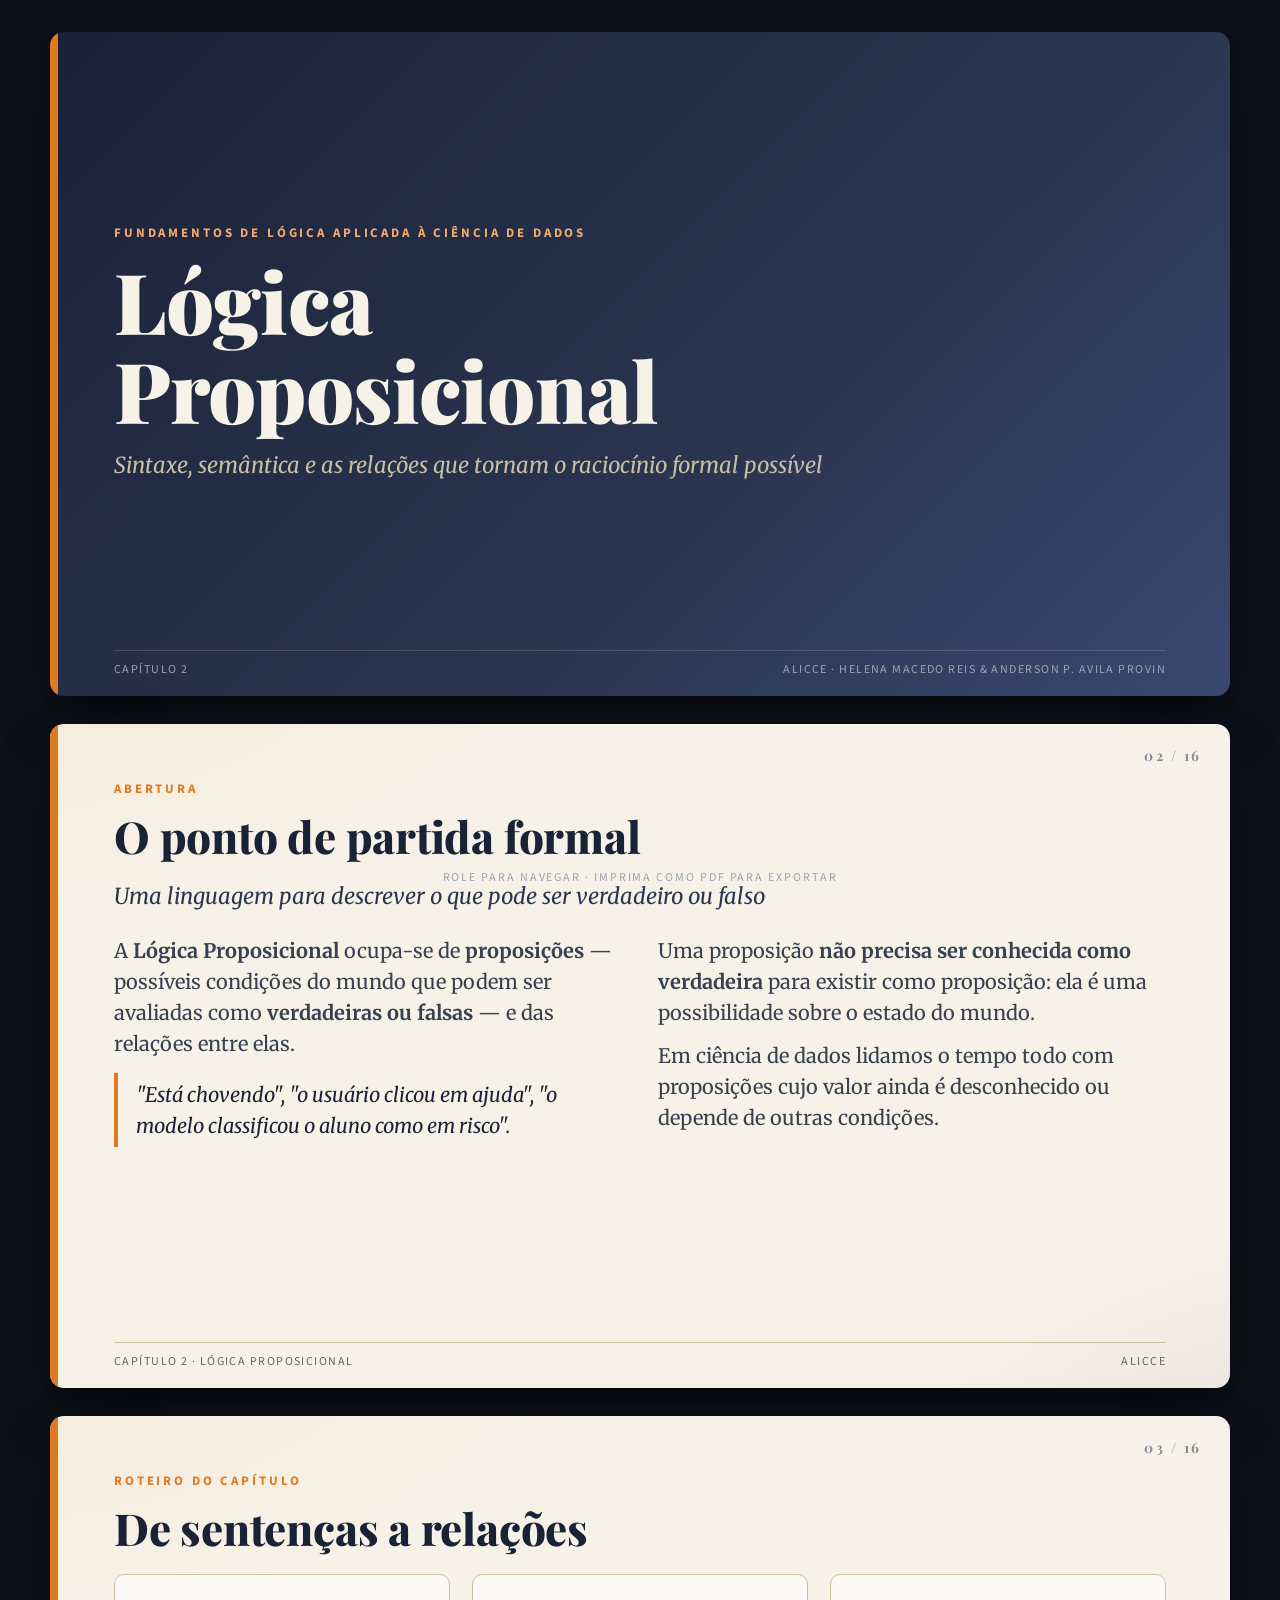
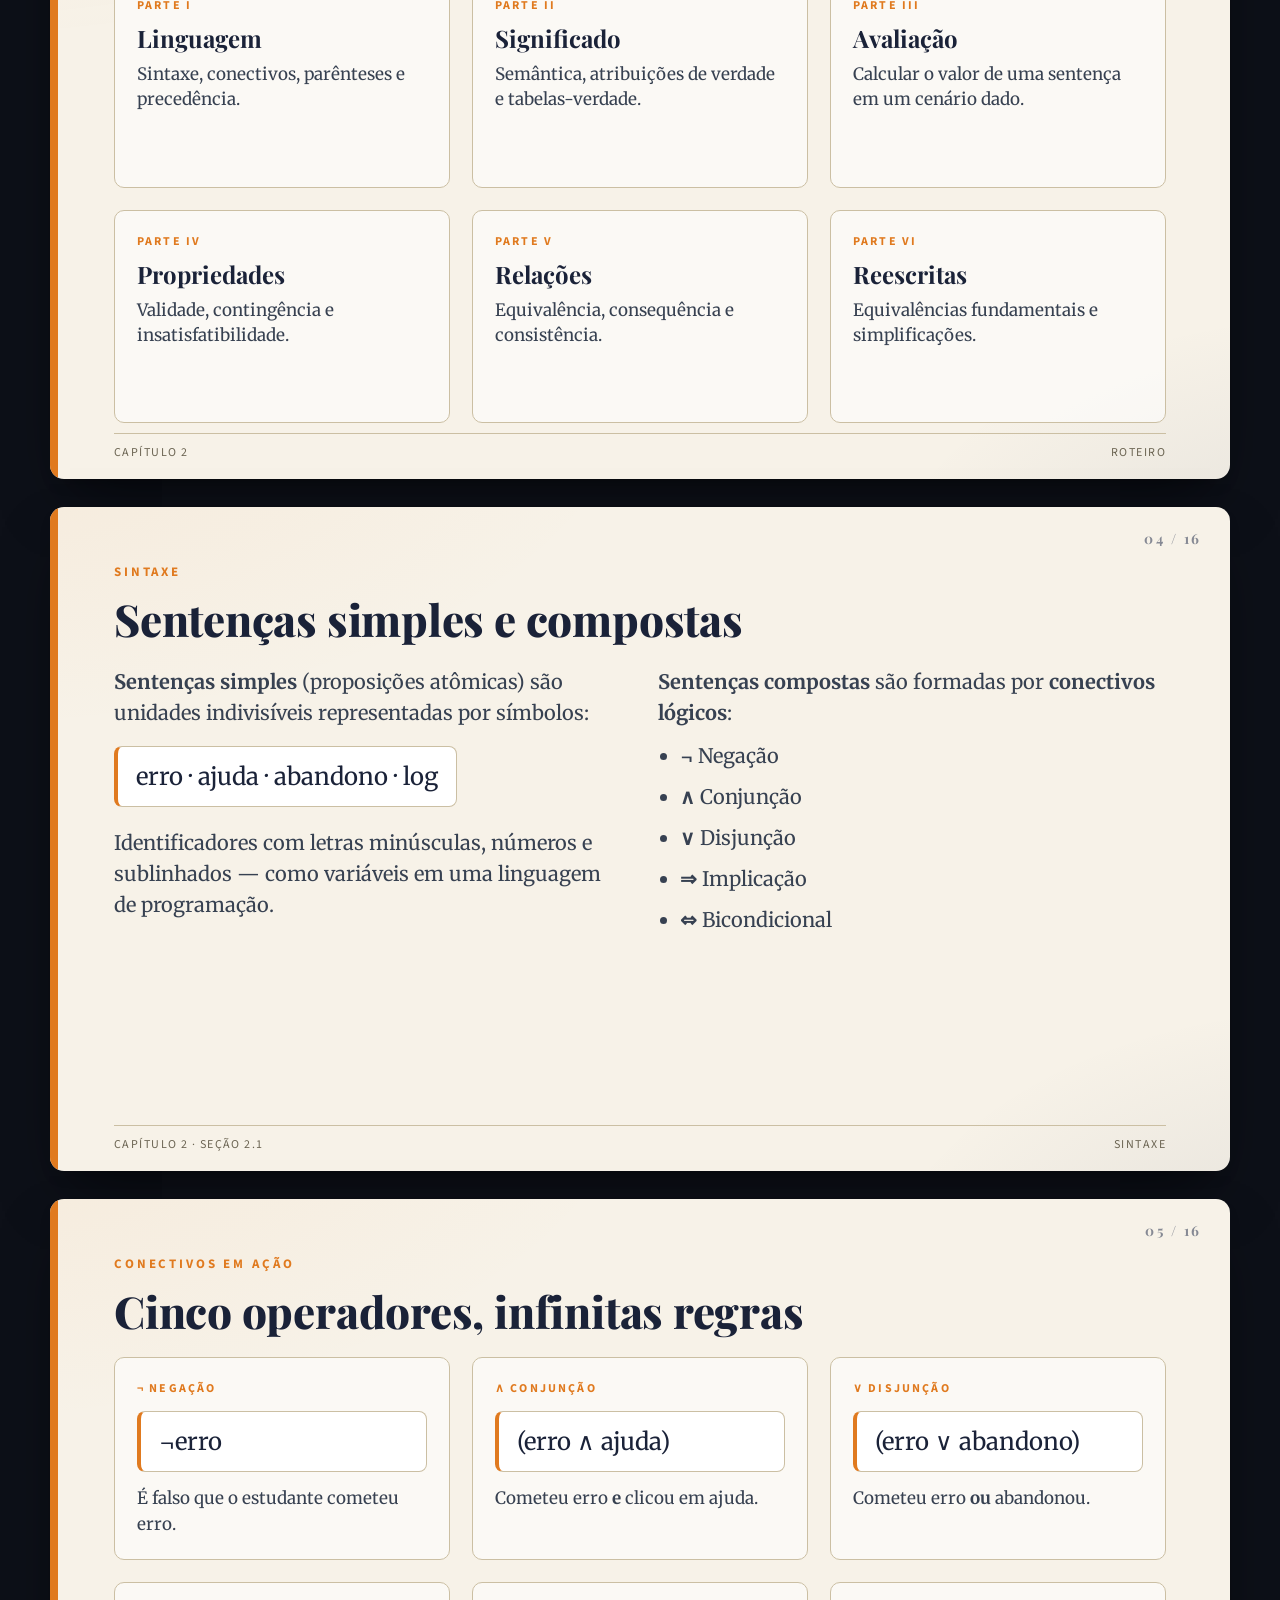
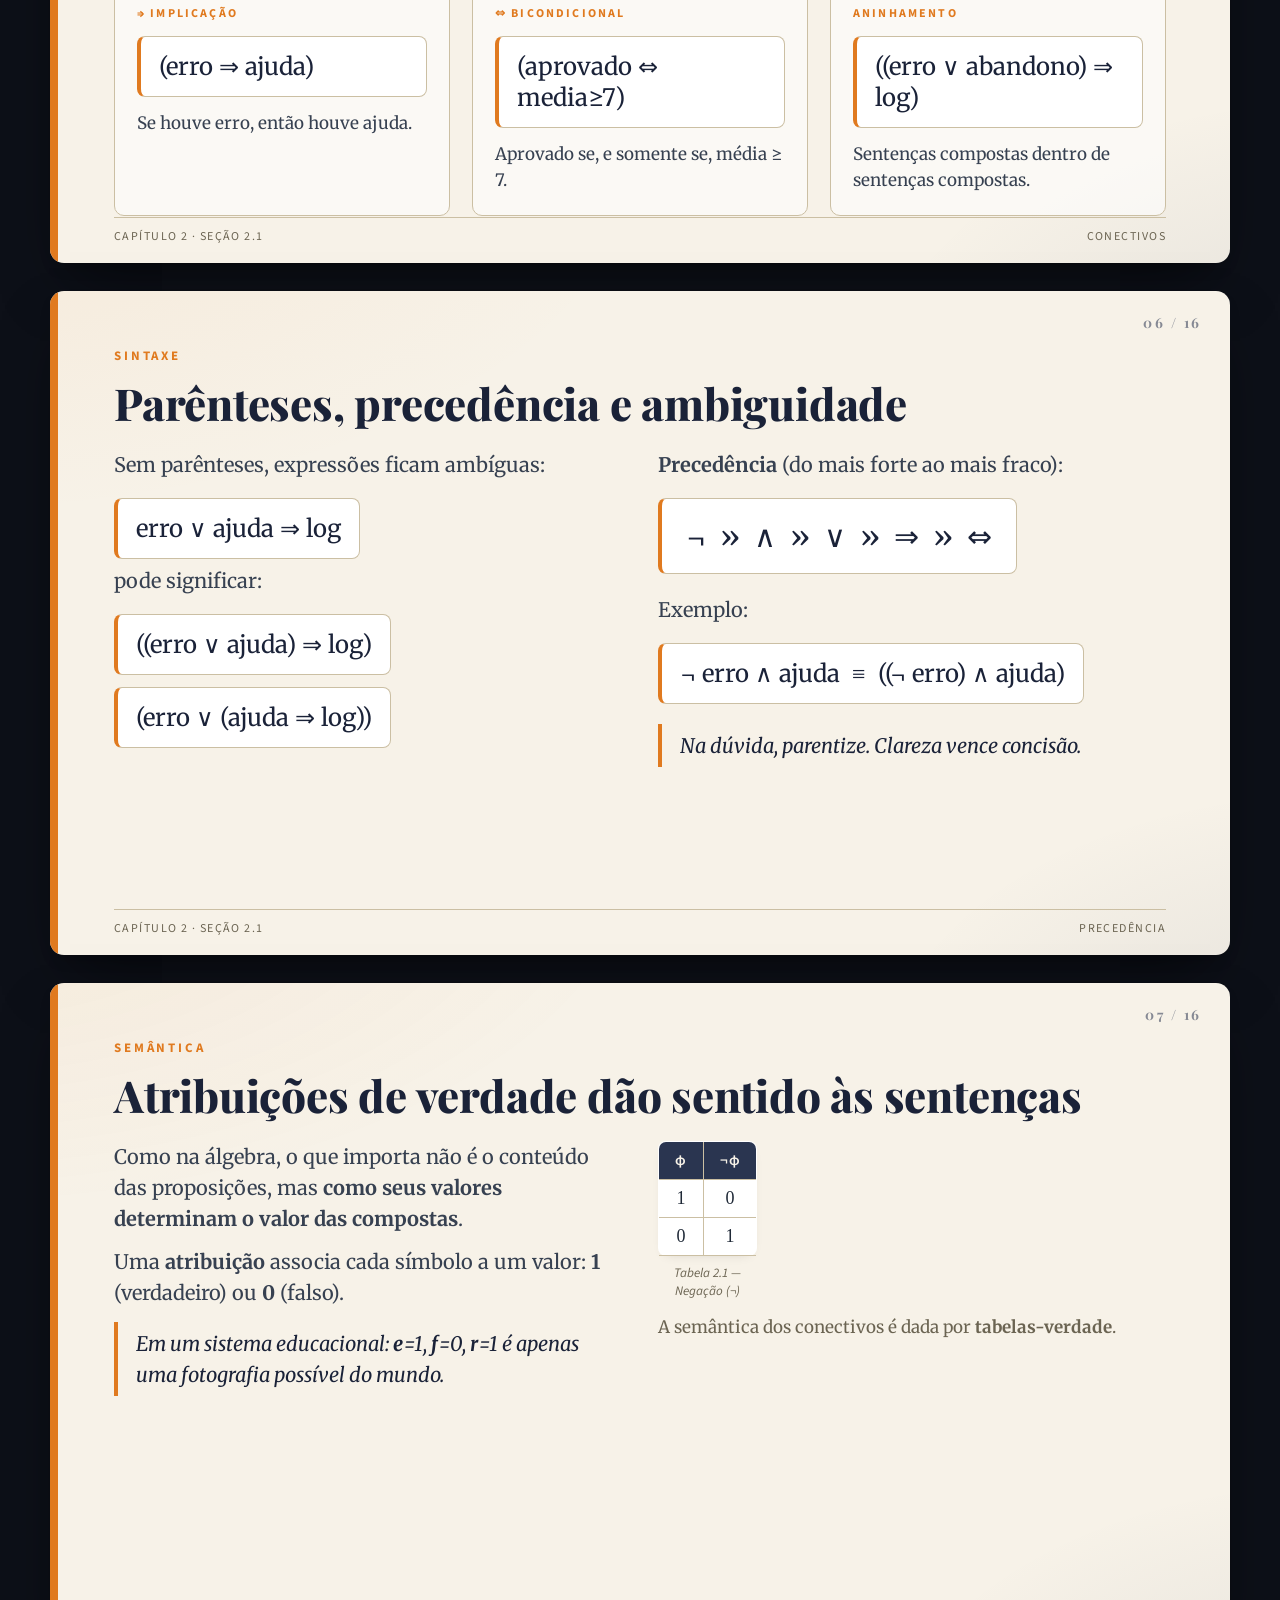
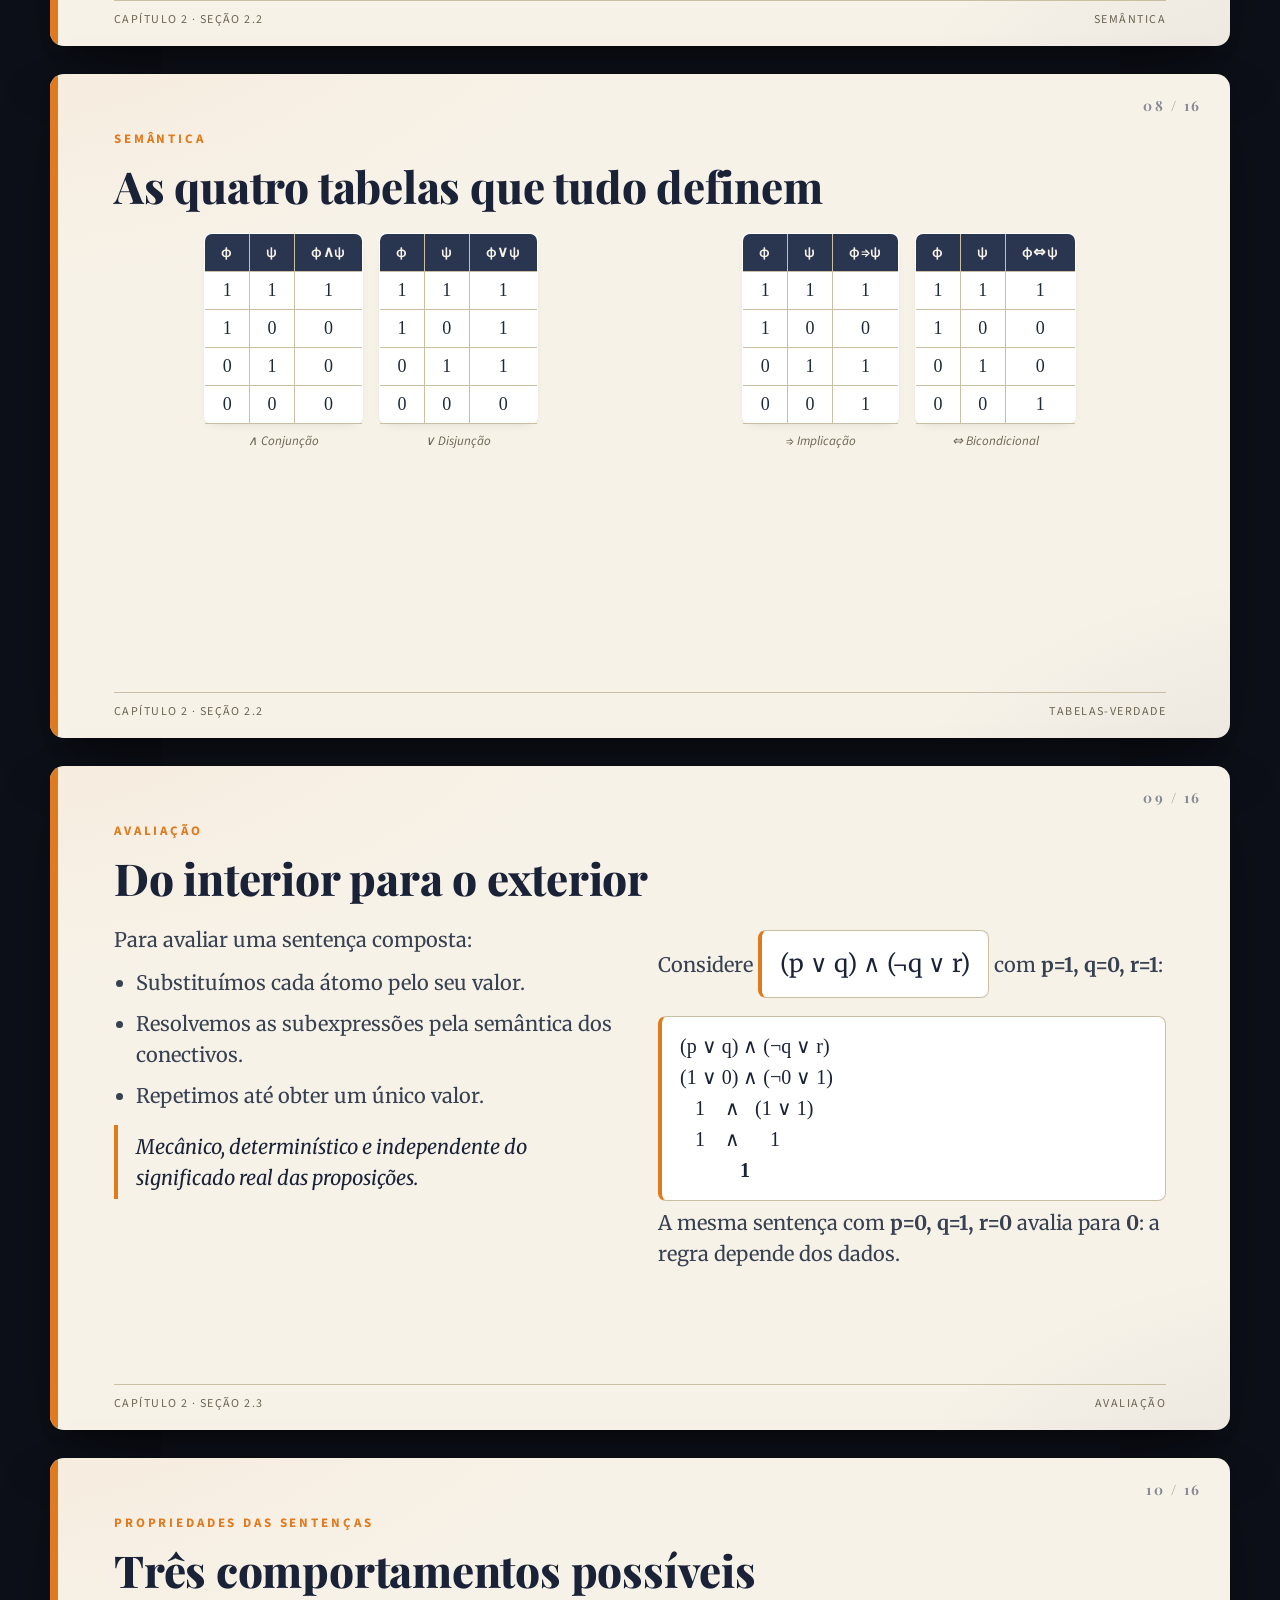
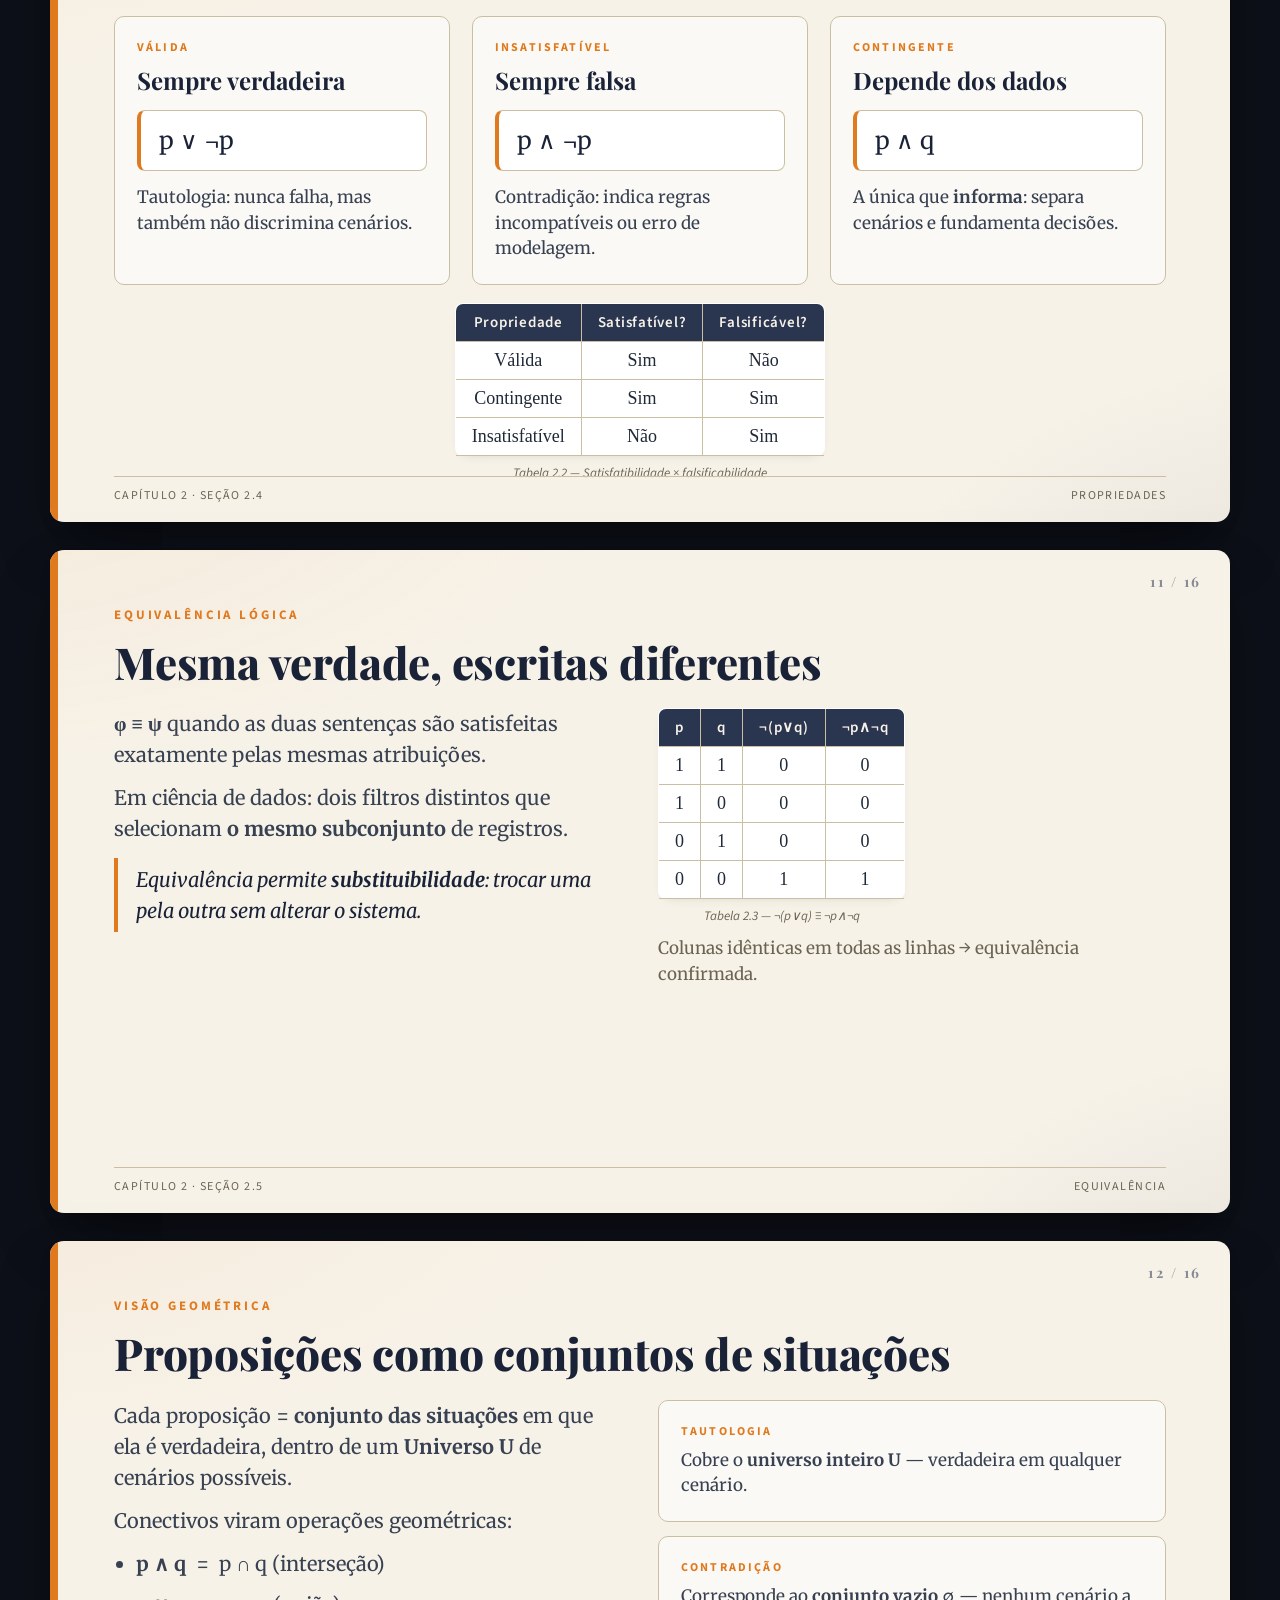
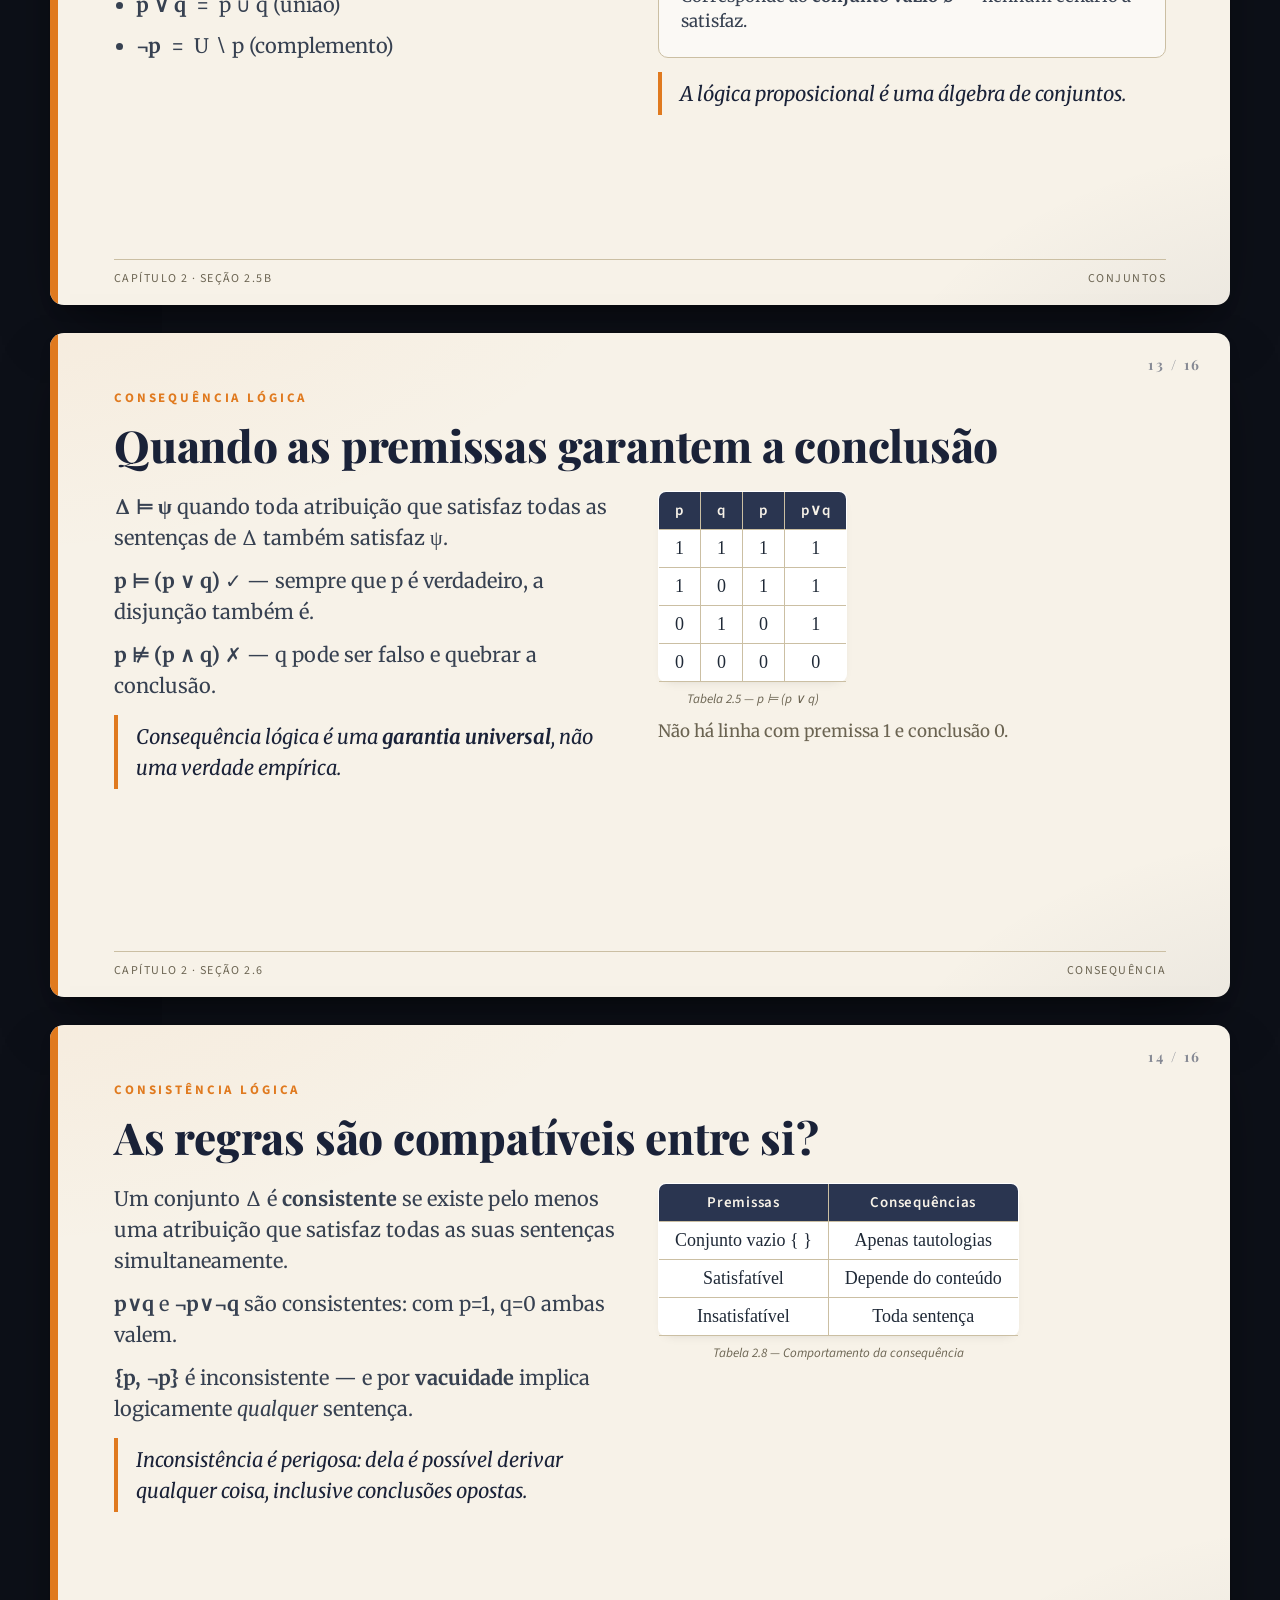
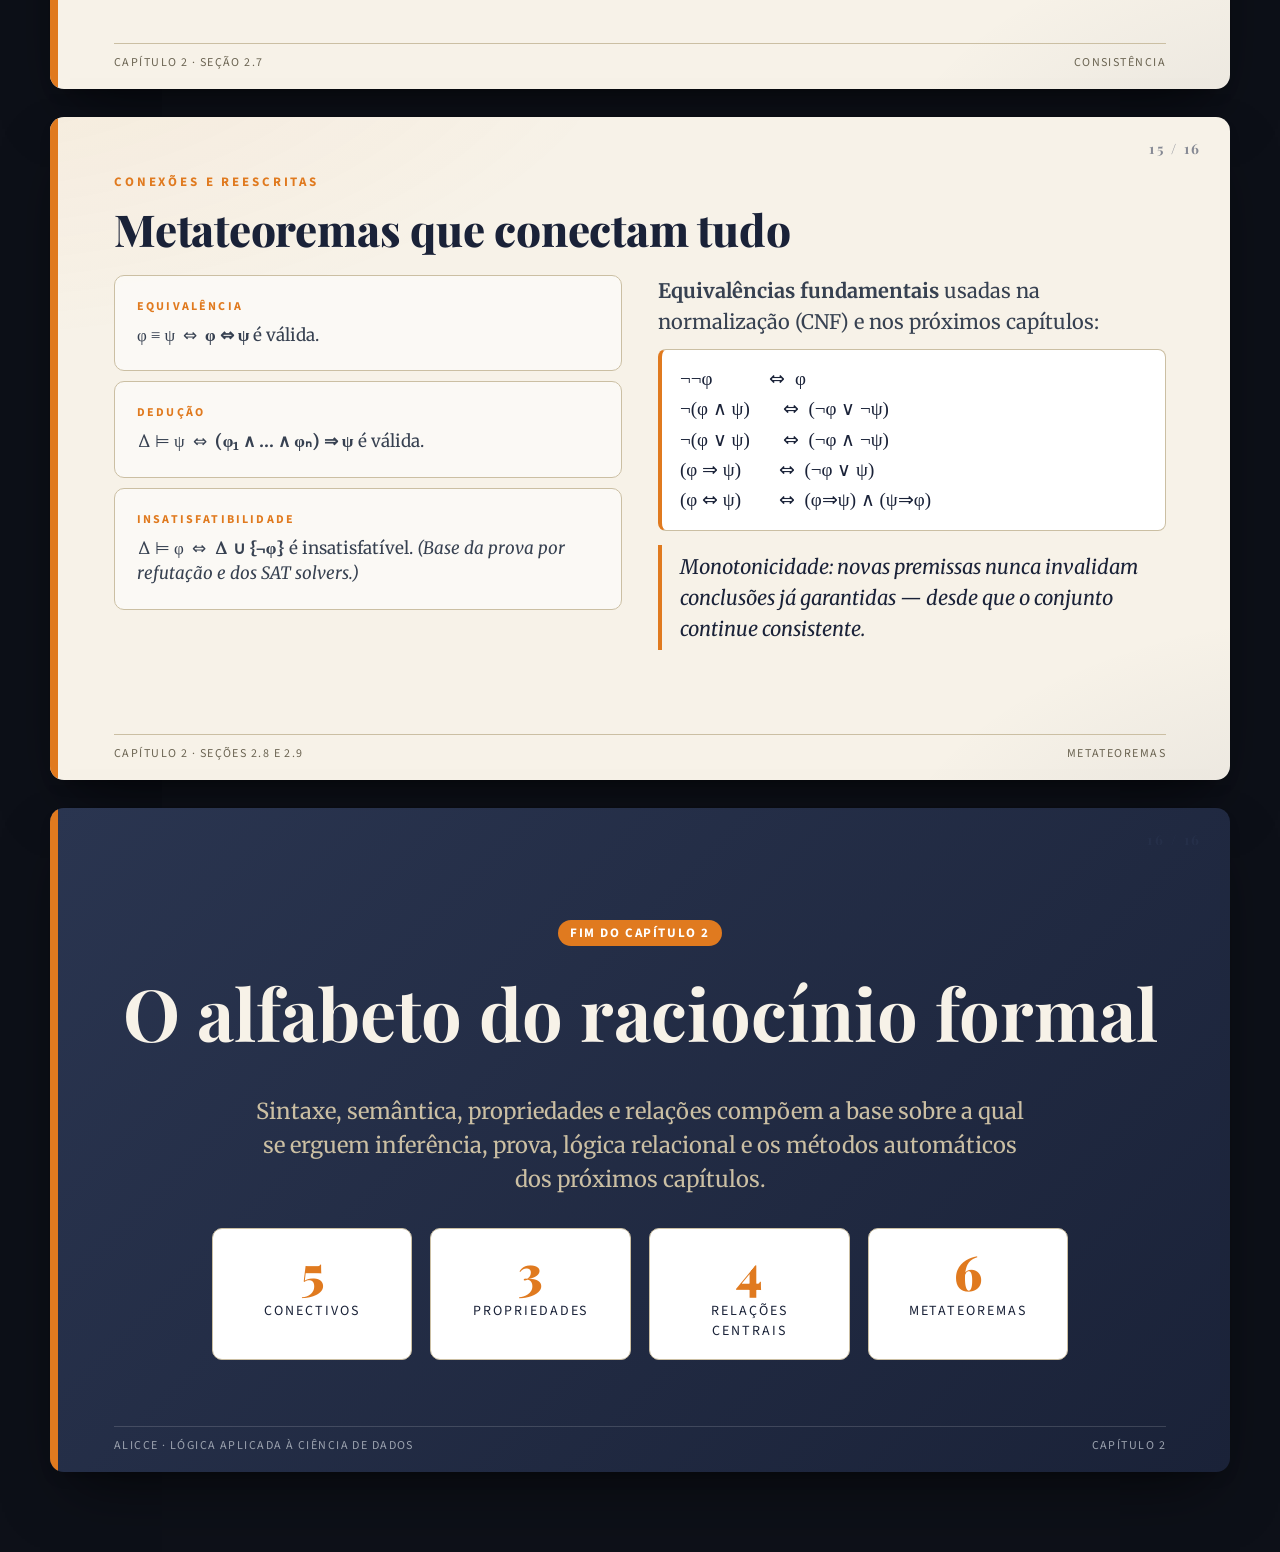
==== commit 0af8fb71: "Work in progress" ====
--- a/public/cap2_slides.html
+++ b/public/cap2_slides.html
@@ -146,7 +146,7 @@
 
 <!-- 1. COVER -->
 <section class="slide cover">
-  <div class="num">CAP. 02 · 01/19</div>
+  <div class="num">CAP. 02 · 01/16</div>
   <div class="eyebrow">Fundamentos de Lógica Aplicada à Ciência de Dados</div>
   <h1 class="title">Lógica<br/>Proposicional</h1>
   <h3 class="sub">Sintaxe, semântica e as relações que tornam o raciocínio formal possível</h3>
@@ -155,7 +155,7 @@
 
 <!-- 2. ABERTURA -->
 <section class="slide">
-  <div class="num">02 / 19</div>
+  <div class="num">02 / 16</div>
   <div class="eyebrow">Abertura</div>
   <h2 class="title">O ponto de partida formal</h2>
   <h3 class="sub">Uma linguagem para descrever o que pode ser verdadeiro ou falso</h3>
@@ -174,7 +174,7 @@
 
 <!-- 3. ROTEIRO -->
 <section class="slide">
-  <div class="num">03 / 19</div>
+  <div class="num">03 / 16</div>
   <div class="eyebrow">Roteiro do capítulo</div>
   <h2 class="title">De sentenças a relações</h2>
   <div class="grid-3">
@@ -190,7 +190,7 @@
 
 <!-- 4. SINTAXE -->
 <section class="slide">
-  <div class="num">04 / 19</div>
+  <div class="num">04 / 16</div>
   <div class="eyebrow">Sintaxe</div>
   <h2 class="title">Sentenças simples e compostas</h2>
   <div class="grid-2">
@@ -215,7 +215,7 @@
 
 <!-- 5. CONECTIVOS EM AÇÃO -->
 <section class="slide">
-  <div class="num">05 / 19</div>
+  <div class="num">05 / 16</div>
   <div class="eyebrow">Conectivos em ação</div>
   <h2 class="title">Cinco operadores, infinitas regras</h2>
   <div class="grid-3">
@@ -231,7 +231,7 @@
 
 <!-- 6. PARÊNTESES E PRECEDÊNCIA -->
 <section class="slide">
-  <div class="num">06 / 19</div>
+  <div class="num">06 / 16</div>
   <div class="eyebrow">Sintaxe</div>
   <h2 class="title">Parênteses, precedência e ambiguidade</h2>
   <div class="grid-2">
@@ -255,7 +255,7 @@
 
 <!-- 7. SEMÂNTICA -->
 <section class="slide">
-  <div class="num">07 / 19</div>
+  <div class="num">07 / 16</div>
   <div class="eyebrow">Semântica</div>
   <h2 class="title">Atribuições de verdade dão sentido às sentenças</h2>
   <div class="grid-2">
@@ -281,7 +281,7 @@
 
 <!-- 8. TABELAS-VERDADE DOS CONECTIVOS BINÁRIOS -->
 <section class="slide">
-  <div class="num">08 / 19</div>
+  <div class="num">08 / 16</div>
   <div class="eyebrow">Semântica</div>
   <h2 class="title">As quatro tabelas que tudo definem</h2>
   <div class="grid-2" style="gap:24px">
@@ -335,7 +335,7 @@
 
 <!-- 9. AVALIAÇÃO -->
 <section class="slide">
-  <div class="num">09 / 19</div>
+  <div class="num">09 / 16</div>
   <div class="eyebrow">Avaliação</div>
   <h2 class="title">Do interior para o exterior</h2>
   <div class="grid-2">
@@ -361,95 +361,9 @@
   <div class="foot"><span>Capítulo 2 · Seção 2.3</span><span>Avaliação</span></div>
 </section>
 
-
-<!-- 10. MUNDOS POSSÍVEIS — INTRO -->
-<section class="slide">
-  <div class="num">10 / 19</div>
-  <div class="eyebrow">Semântica · Mundos possíveis</div>
-  <h2 class="title">Cada atribuição é um mundo possível</h2>
-  <div class="grid-2">
-    <div>
-      <p>Um <b>mundo possível</b> é uma forma como a realidade <b>poderia</b> ser — uma fotografia consistente do que é verdadeiro e falso.</p>
-      <p>Com <b>n</b> proposições atômicas existem <b>2ⁿ</b> mundos possíveis.</p>
-      <p class="quote">Raciocinar = <b>eliminar</b> mundos incompatíveis com o que sabemos.</p>
-    </div>
-    <div>
-      <p>Cenário: <span class="formula">chove (c)</span> &nbsp; <span class="formula">guarda-chuva (g)</span></p>
-      <table class="tt">
-        <caption>Quatro mundos possíveis com 2 proposições</caption>
-        <thead><tr><th>Mundo</th><th>c</th><th>g</th><th>Descrição</th></tr></thead>
-        <tbody>
-          <tr><td>w₁</td><td>1</td><td>1</td><td>Chove e levo guarda-chuva</td></tr>
-          <tr><td>w₂</td><td>1</td><td>0</td><td>Chove e não levo guarda-chuva</td></tr>
-          <tr><td>w₃</td><td>0</td><td>1</td><td>Não chove mas levo guarda-chuva</td></tr>
-          <tr><td>w₄</td><td>0</td><td>0</td><td>Não chove e não levo guarda-chuva</td></tr>
-        </tbody>
-      </table>
-    </div>
-  </div>
-  <div class="foot"><span>Capítulo 2 · Mundos possíveis</span><span>Semântica</span></div>
-</section>
-
-<!-- 11. MUNDOS POSSÍVEIS — ELIMINAÇÃO POR PREMISSA -->
-<section class="slide">
-  <div class="num">11 / 19</div>
-  <div class="eyebrow">Mundos possíveis · Inferência</div>
-  <h2 class="title">Premissas eliminam mundos</h2>
-  <div class="grid-2">
-    <div>
-      <p>Premissa: <span class="formula">c ⇒ g</span> &nbsp;<i>(se chove, levo guarda-chuva)</i></p>
-      <p>A premissa <b>elimina</b> os mundos onde ela é falsa — restam os <b>mundos compatíveis</b>.</p>
-      <p>O único mundo descartado é aquele em que <b>chove (1)</b> mas <b>não levo guarda-chuva (0)</b>.</p>
-      <p class="quote">Quanto mais premissas, menos mundos sobrevivem — mais nítida a conclusão.</p>
-    </div>
-    <div>
-      <table class="tt">
-        <caption>Eliminação de mundos pela premissa c ⇒ g</caption>
-        <thead><tr><th>Mundo</th><th>c</th><th>g</th><th>c ⇒ g</th><th>Status</th></tr></thead>
-        <tbody>
-          <tr><td>w₁</td><td>1</td><td>1</td><td>1</td><td style="color:#1a7f37;font-weight:700">✓ sobrevive</td></tr>
-          <tr style="background:#fde2e2;color:#9b1c1c;text-decoration:line-through"><td>w₂</td><td>1</td><td>0</td><td>0</td><td style="text-decoration:none;font-weight:700">✗ eliminado</td></tr>
-          <tr><td>w₃</td><td>0</td><td>1</td><td>1</td><td style="color:#1a7f37;font-weight:700">✓ sobrevive</td></tr>
-          <tr><td>w₄</td><td>0</td><td>0</td><td>1</td><td style="color:#1a7f37;font-weight:700">✓ sobrevive</td></tr>
-        </tbody>
-      </table>
-    </div>
-  </div>
-  <div class="foot"><span>Capítulo 2 · Mundos possíveis</span><span>Eliminação</span></div>
-</section>
-
-<!-- 12. MUNDOS POSSÍVEIS — CONSEQUÊNCIA -->
-<section class="slide">
-  <div class="num">12 / 19</div>
-  <div class="eyebrow">Mundos possíveis · Consequência</div>
-  <h2 class="title">A conclusão vale em todos os mundos restantes?</h2>
-  <div class="grid-2">
-    <div>
-      <p>Premissas: <span class="formula">c ⇒ g</span> e <span class="formula">c</span></p>
-      <p>Pergunta: <b>g</b> é consequência lógica?</p>
-      <p>Se <b>todo mundo sobrevivente</b> torna a conclusão verdadeira, então <b>sim</b>.</p>
-      <p class="quote">Δ ⊨ ψ &nbsp;⇔&nbsp; em todos os mundos onde Δ vale, ψ também vale.</p>
-    </div>
-    <div>
-      <table class="tt">
-        <caption>Após aplicar c ⇒ g e c, só w₁ sobrevive</caption>
-        <thead><tr><th>Mundo</th><th>c</th><th>g</th><th>c⇒g</th><th>c</th><th>Status</th></tr></thead>
-        <tbody>
-          <tr style="background:#dcfce7"><td>w₁</td><td>1</td><td><b>1</b></td><td>1</td><td>1</td><td style="color:#1a7f37;font-weight:700">✓ único</td></tr>
-          <tr style="background:#fde2e2;color:#9b1c1c;text-decoration:line-through"><td>w₂</td><td>1</td><td>0</td><td>0</td><td>1</td><td style="text-decoration:none;font-weight:700">✗</td></tr>
-          <tr style="background:#fde2e2;color:#9b1c1c;text-decoration:line-through"><td>w₃</td><td>0</td><td>1</td><td>1</td><td>0</td><td style="text-decoration:none;font-weight:700">✗</td></tr>
-          <tr style="background:#fde2e2;color:#9b1c1c;text-decoration:line-through"><td>w₄</td><td>0</td><td>0</td><td>1</td><td>0</td><td style="text-decoration:none;font-weight:700">✗</td></tr>
-        </tbody>
-      </table>
-      <p style="font-size:17px;color:var(--muted);margin-top:10px">Em w₁, <b>g = 1</b>. Logo: <b>{c⇒g, c} ⊨ g</b> &nbsp;<i>(modus ponens)</i>.</p>
-    </div>
-  </div>
-  <div class="foot"><span>Capítulo 2 · Mundos possíveis</span><span>Consequência</span></div>
-</section>
-
-<!-- 13. PROPRIEDADES LÓGICAS -->
-<section class="slide">
-  <div class="num">13 / 19</div>
+<!-- 10. PROPRIEDADES LÓGICAS -->
+<section class="slide">
+  <div class="num">10 / 16</div>
   <div class="eyebrow">Propriedades das sentenças</div>
   <h2 class="title">Três comportamentos possíveis</h2>
   <div class="grid-3">
@@ -475,9 +389,9 @@
   <div class="foot"><span>Capítulo 2 · Seção 2.4</span><span>Propriedades</span></div>
 </section>
 
-<!-- 14. EQUIVALÊNCIA -->
-<section class="slide">
-  <div class="num">14 / 19</div>
+<!-- 11. EQUIVALÊNCIA -->
+<section class="slide">
+  <div class="num">11 / 16</div>
   <div class="eyebrow">Equivalência lógica</div>
   <h2 class="title">Mesma verdade, escritas diferentes</h2>
   <div class="grid-2">
@@ -503,9 +417,9 @@
   <div class="foot"><span>Capítulo 2 · Seção 2.5</span><span>Equivalência</span></div>
 </section>
 
-<!-- 15. PROPOSIÇÕES COMO CONJUNTOS -->
-<section class="slide">
-  <div class="num">15 / 19</div>
+<!-- 12. PROPOSIÇÕES COMO CONJUNTOS -->
+<section class="slide">
+  <div class="num">12 / 16</div>
   <div class="eyebrow">Visão geométrica</div>
   <h2 class="title">Proposições como conjuntos de situações</h2>
   <div class="grid-2">
@@ -529,9 +443,9 @@
   <div class="foot"><span>Capítulo 2 · Seção 2.5b</span><span>Conjuntos</span></div>
 </section>
 
-<!-- 16. CONSEQUÊNCIA LÓGICA -->
-<section class="slide">
-  <div class="num">16 / 19</div>
+<!-- 13. CONSEQUÊNCIA LÓGICA -->
+<section class="slide">
+  <div class="num">13 / 16</div>
   <div class="eyebrow">Consequência lógica</div>
   <h2 class="title">Quando as premissas garantem a conclusão</h2>
   <div class="grid-2">
@@ -558,9 +472,9 @@
   <div class="foot"><span>Capítulo 2 · Seção 2.6</span><span>Consequência</span></div>
 </section>
 
-<!-- 17. CONSISTÊNCIA -->
-<section class="slide">
-  <div class="num">17 / 19</div>
+<!-- 14. CONSISTÊNCIA -->
+<section class="slide">
+  <div class="num">14 / 16</div>
   <div class="eyebrow">Consistência lógica</div>
   <h2 class="title">As regras são compatíveis entre si?</h2>
   <div class="grid-2">
@@ -585,9 +499,9 @@
   <div class="foot"><span>Capítulo 2 · Seção 2.7</span><span>Consistência</span></div>
 </section>
 
-<!-- 18. METATEOREMAS E REESCRITAS -->
-<section class="slide">
-  <div class="num">18 / 19</div>
+<!-- 15. METATEOREMAS E REESCRITAS -->
+<section class="slide">
+  <div class="num">15 / 16</div>
   <div class="eyebrow">Conexões e reescritas</div>
   <h2 class="title">Metateoremas que conectam tudo</h2>
   <div class="grid-2">
@@ -609,9 +523,9 @@
   <div class="foot"><span>Capítulo 2 · Seções 2.8 e 2.9</span><span>Metateoremas</span></div>
 </section>
 
-<!-- 19. FECHAMENTO -->
+<!-- 16. FECHAMENTO -->
 <section class="slide closing">
-  <div class="num">19 / 19</div>
+  <div class="num">16 / 16</div>
   <div class="center-block">
     <span class="pill">Fim do Capítulo 2</span>
     <h1>O alfabeto do raciocínio formal</h1>
